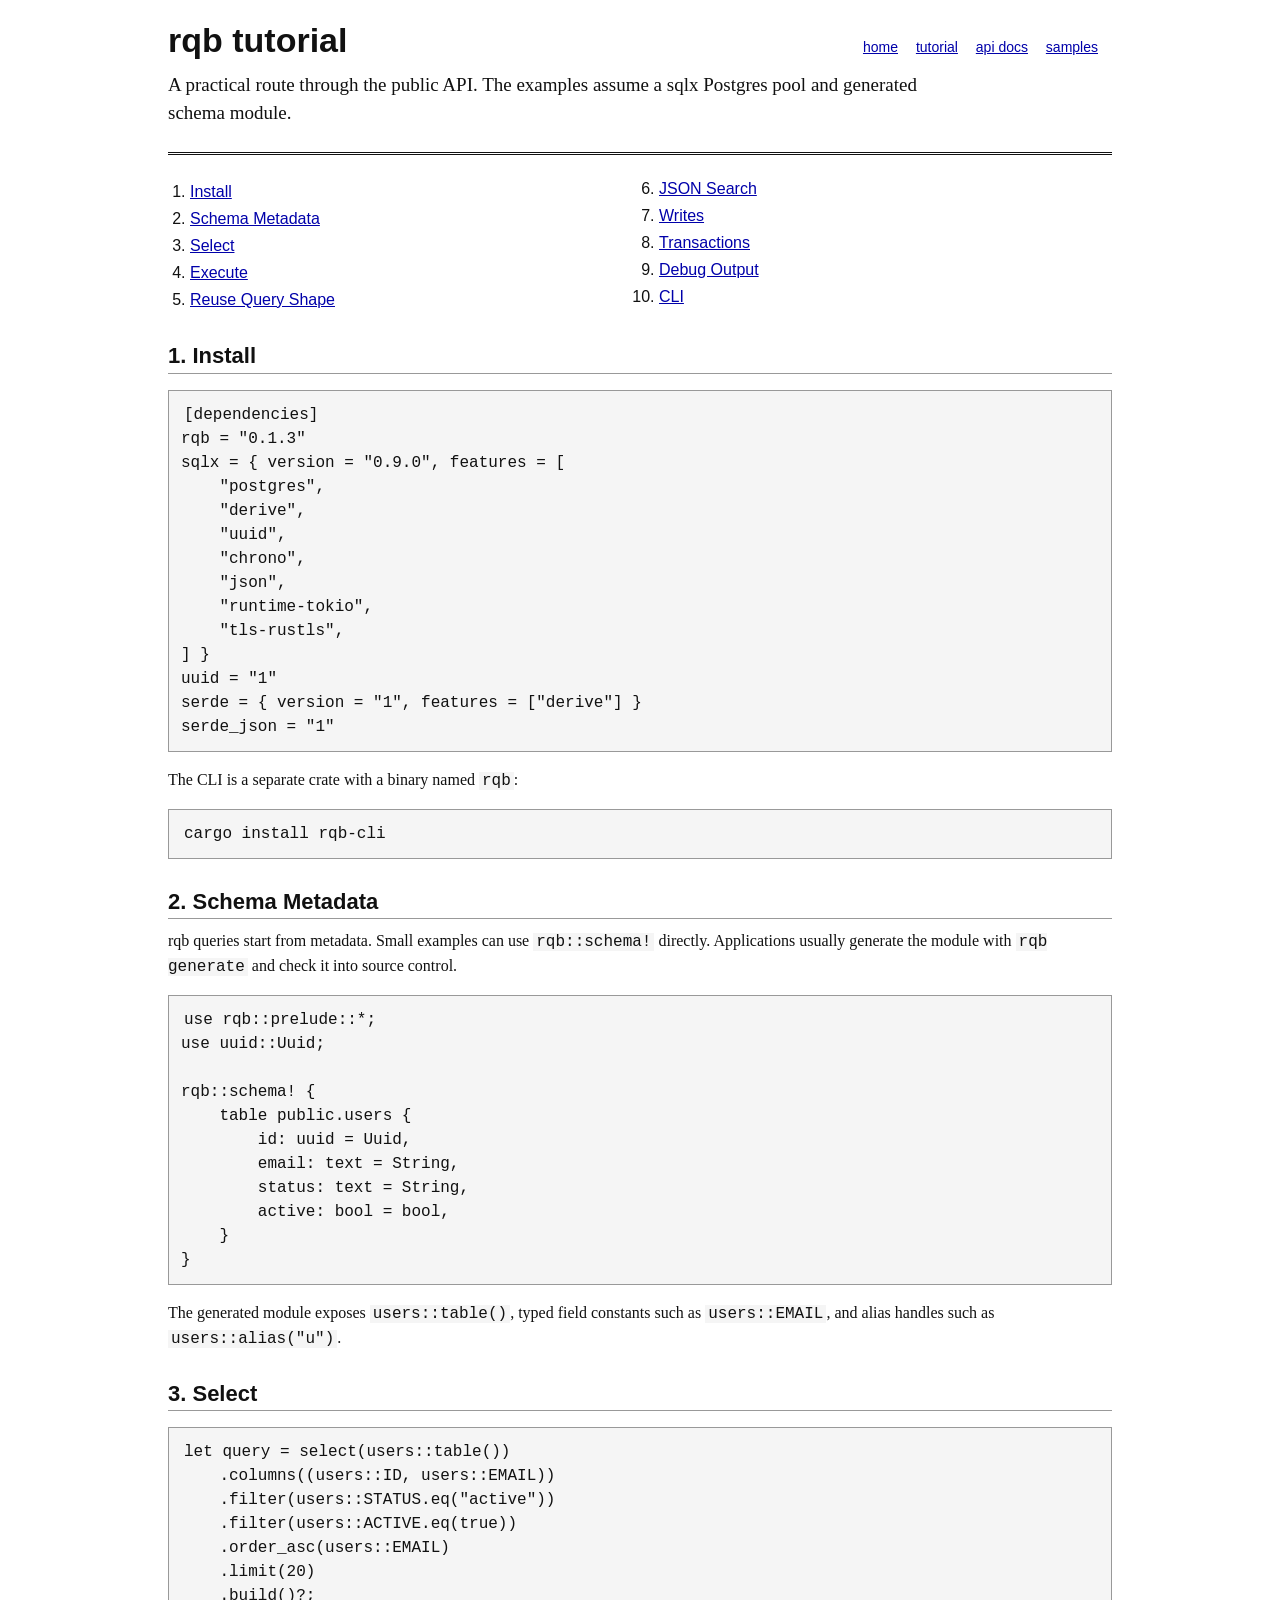
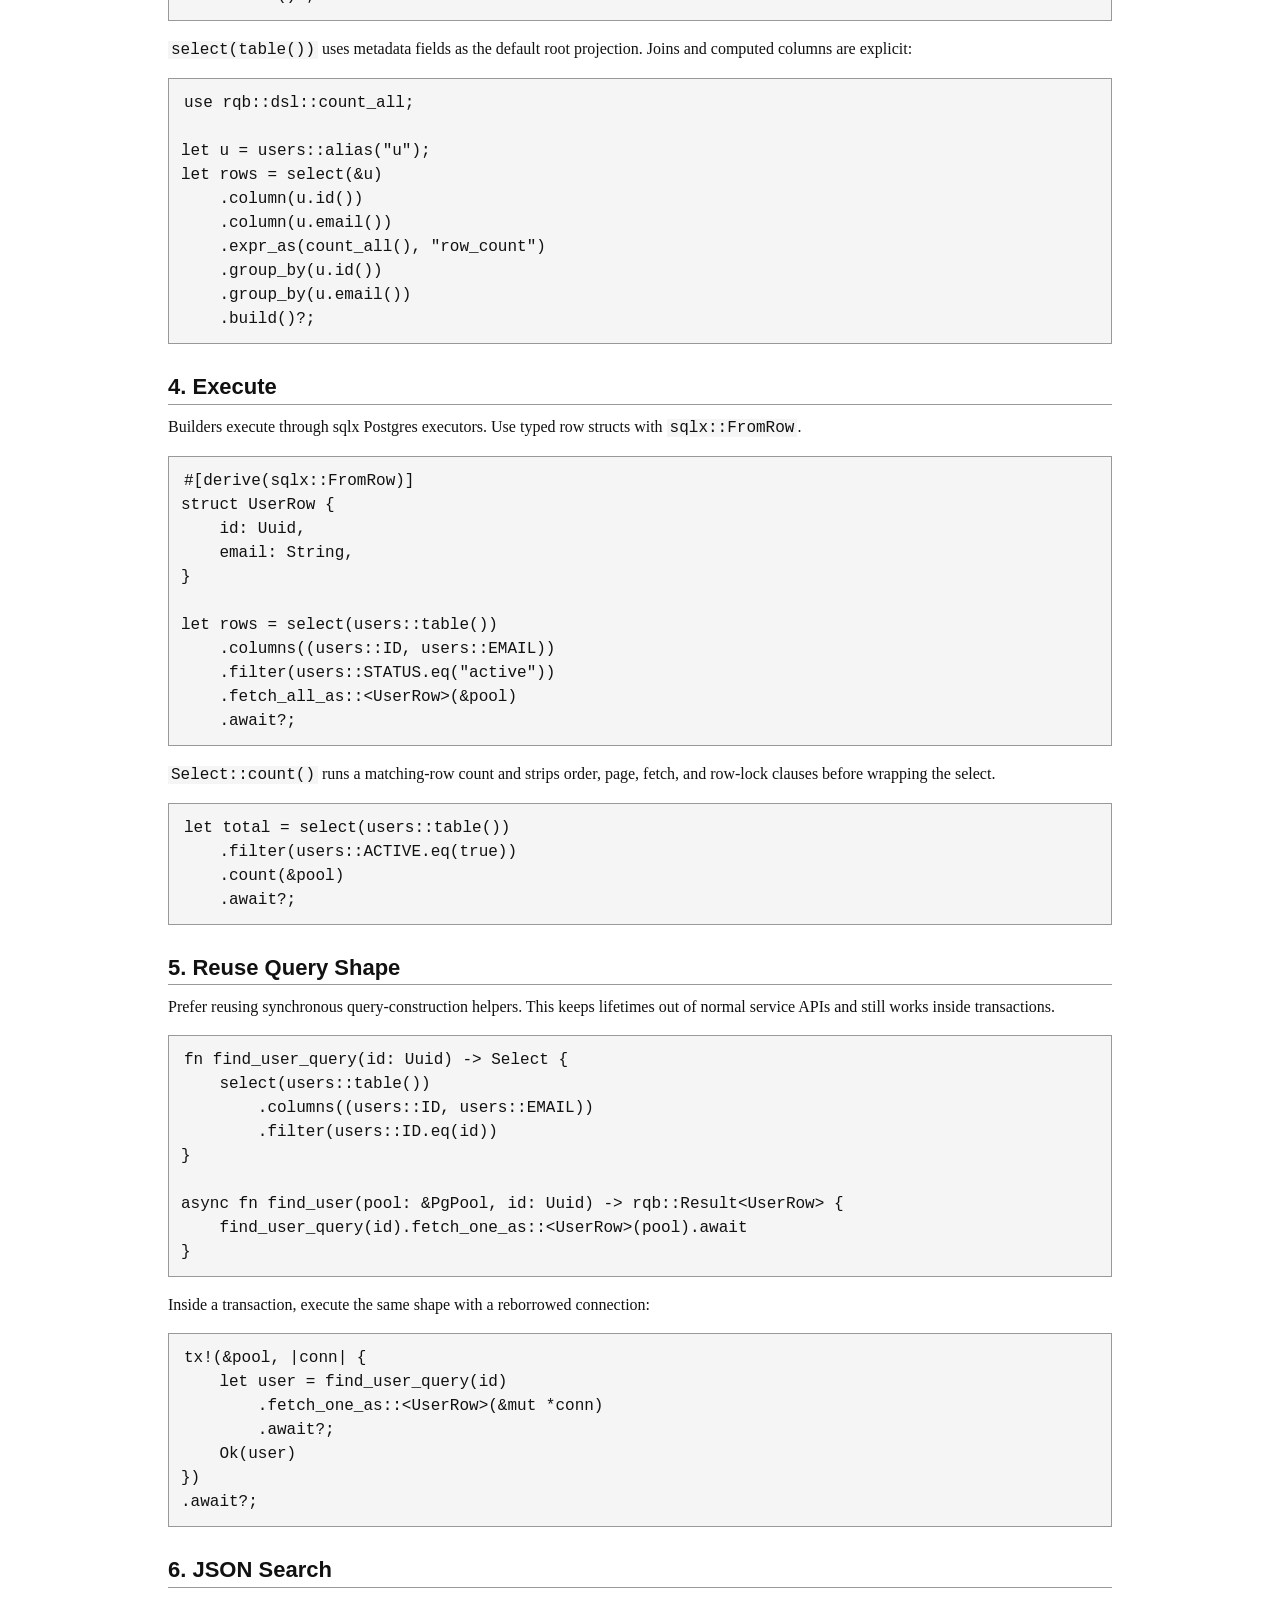
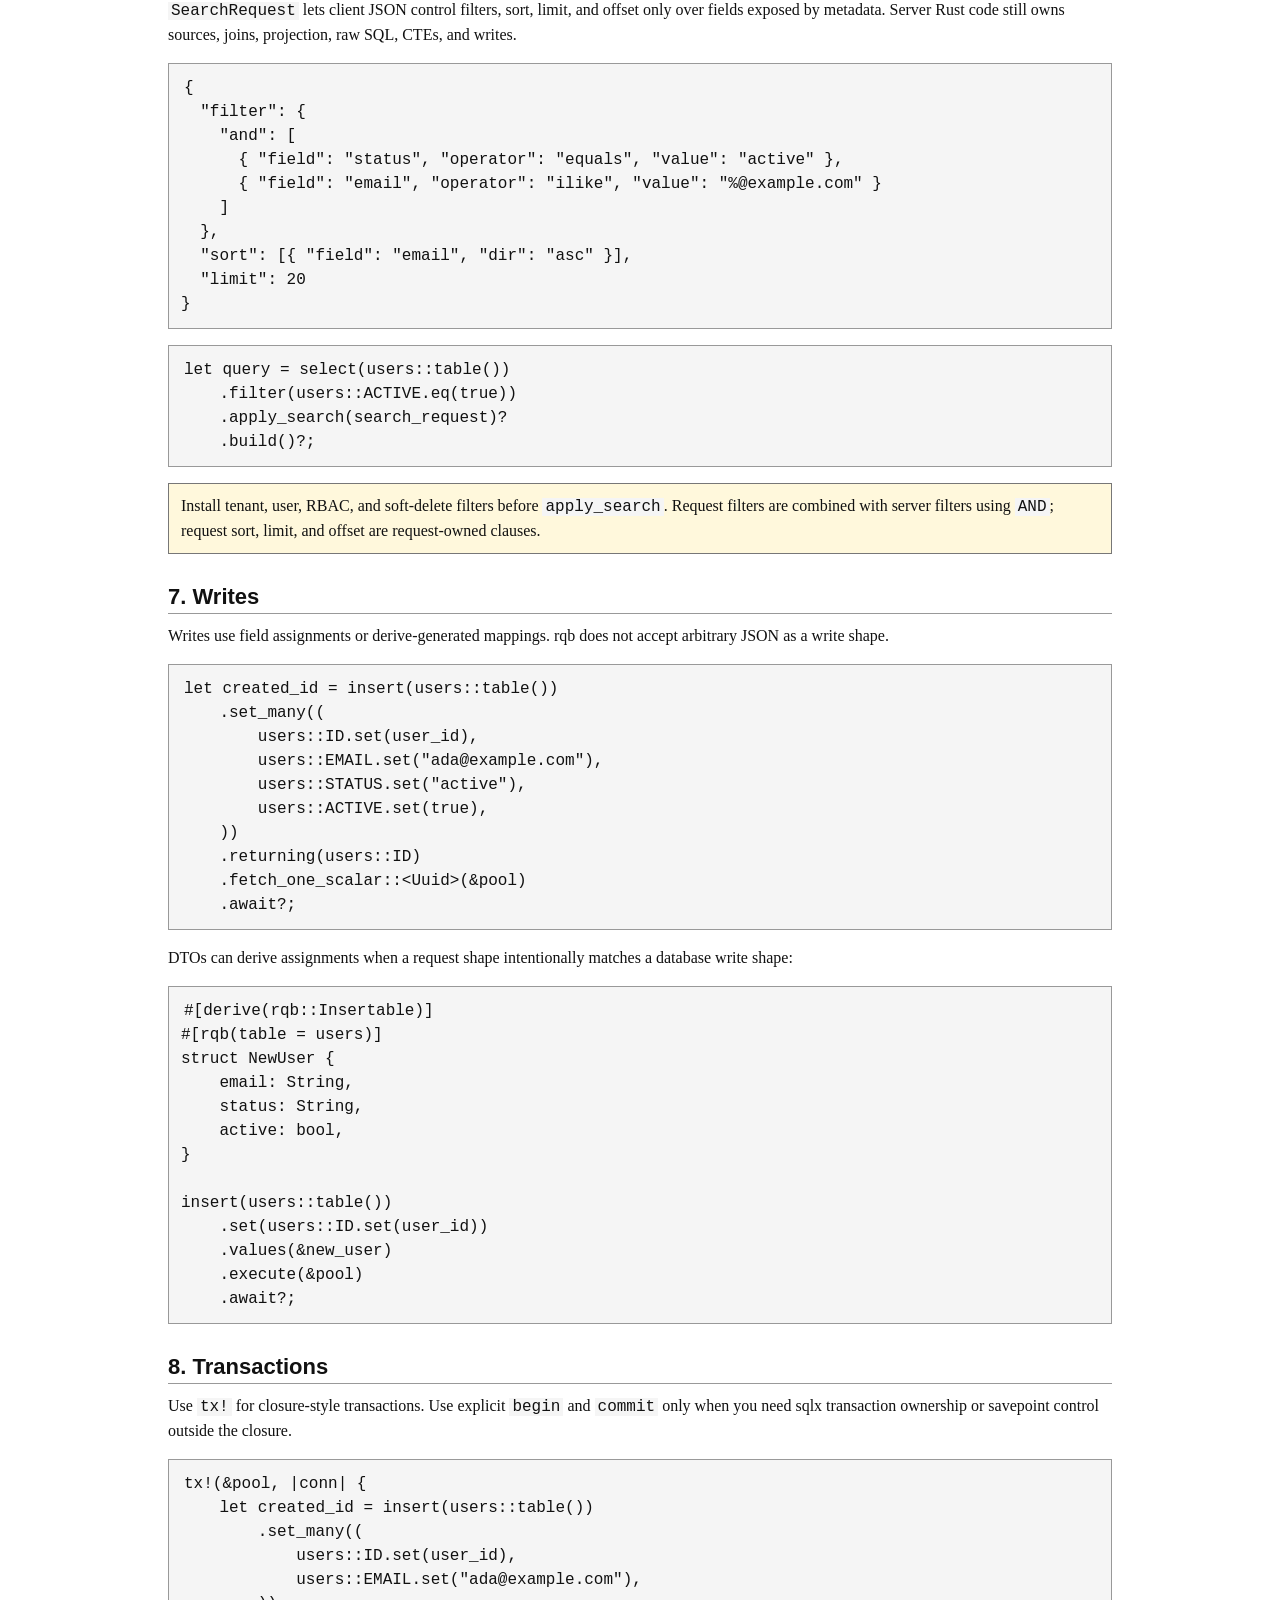
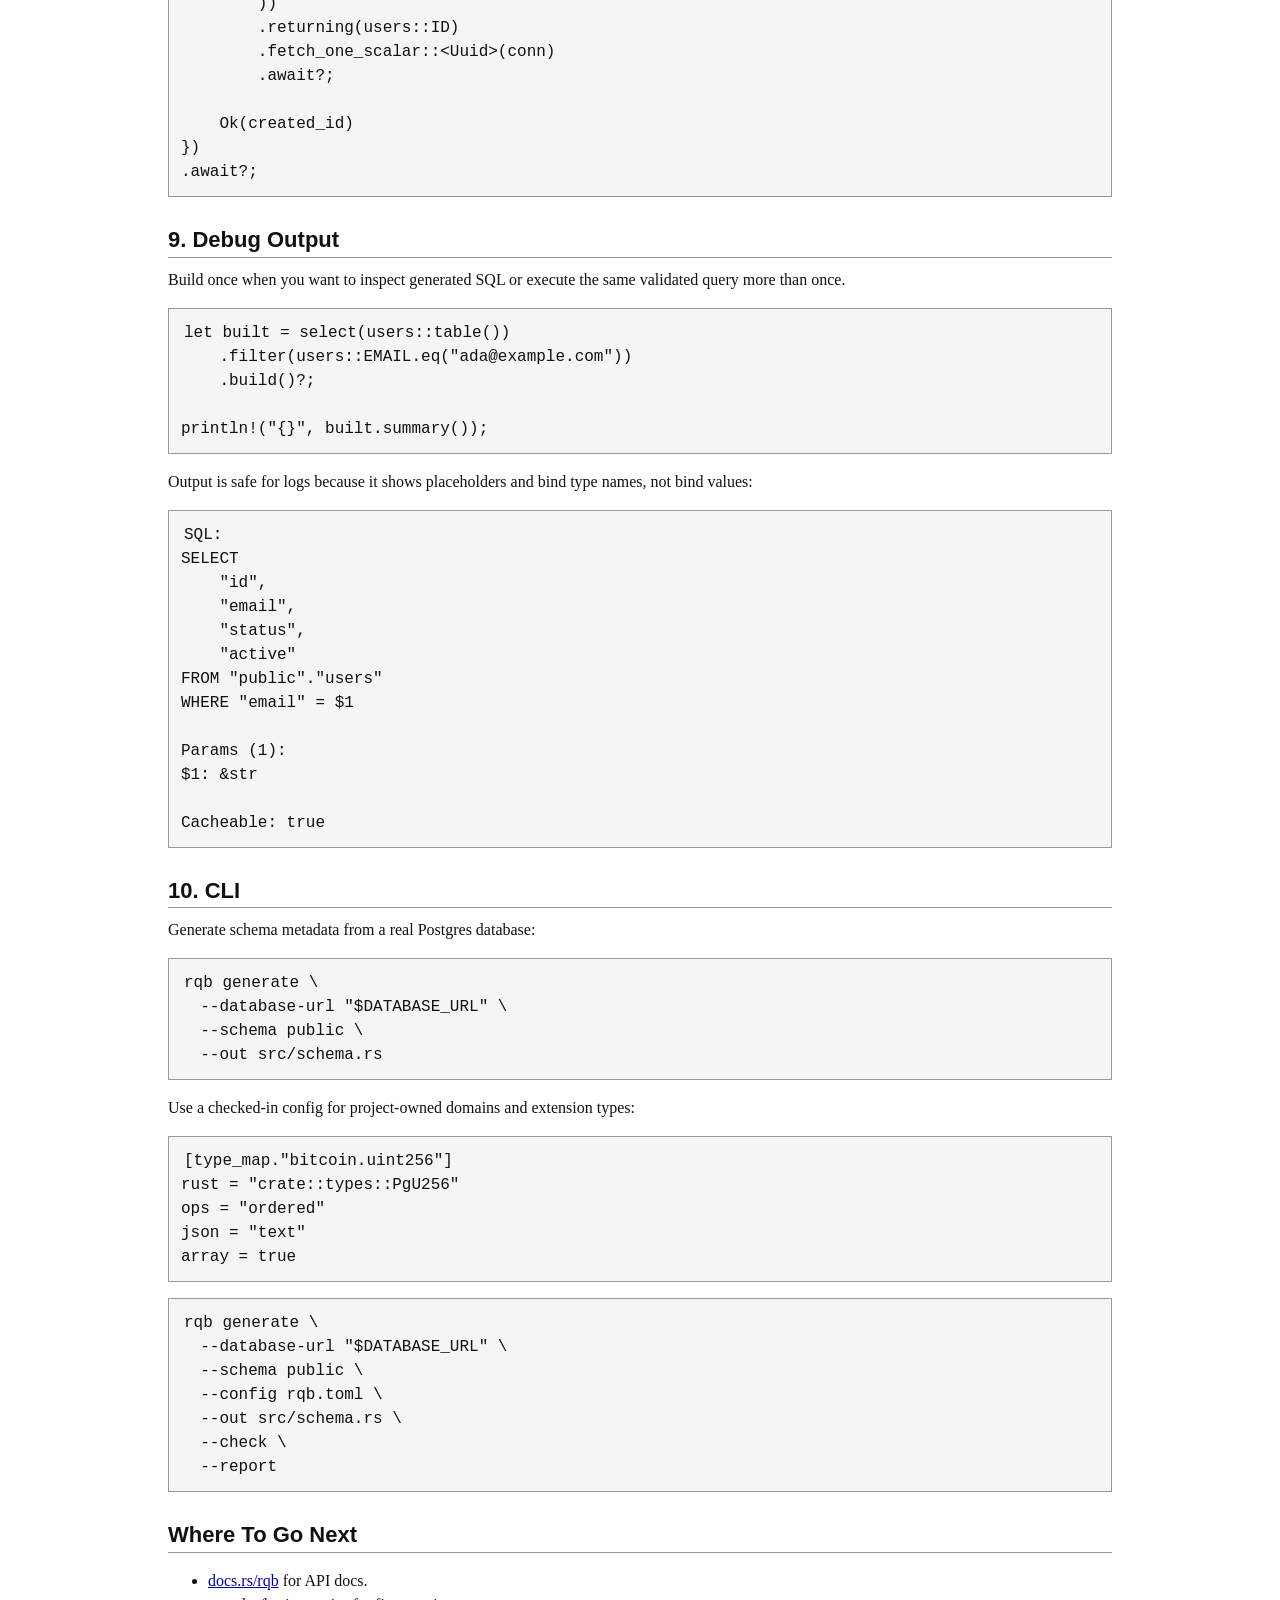
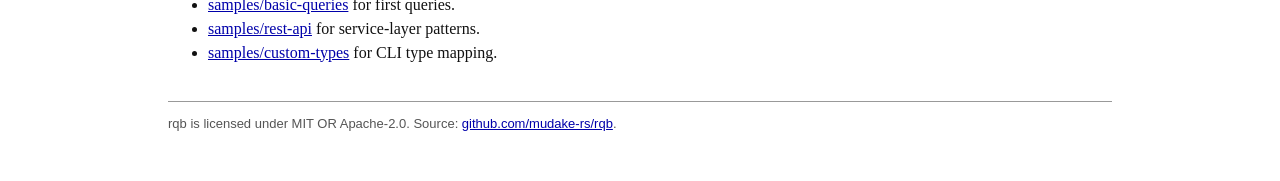
==== docs/tutorial.html @ 6628f552 "chore: release rqb 0.1.3" ====
<!doctype html>
<html lang="en">
<head>
  <meta charset="utf-8">
  <meta name="viewport" content="width=device-width, initial-scale=1">
  <title>rqb tutorial</title>
  <meta name="description" content="A direct tutorial for rqb, a Rust/Postgres query builder on top of sqlx.">
  <link rel="icon" href="favicon.svg" type="image/svg+xml">
  <link rel="stylesheet" href="style.css">
</head>
<body>
  <div class="page">
    <header>
      <div class="topline">
        <h1>rqb tutorial</h1>
        <nav>
          <a href="index.html">home</a>
          <a href="tutorial.html">tutorial</a>
          <a href="https://docs.rs/rqb">api docs</a>
          <a href="https://github.com/mudake-rs/rqb/tree/main/samples">samples</a>
        </nav>
      </div>
      <p class="lede">A practical route through the public API. The examples assume a sqlx Postgres pool and generated schema module.</p>
    </header>

    <ol class="toc">
      <li><a href="#install">Install</a></li>
      <li><a href="#schema">Schema Metadata</a></li>
      <li><a href="#select">Select</a></li>
      <li><a href="#execute">Execute</a></li>
      <li><a href="#reuse">Reuse Query Shape</a></li>
      <li><a href="#search">JSON Search</a></li>
      <li><a href="#writes">Writes</a></li>
      <li><a href="#transactions">Transactions</a></li>
      <li><a href="#debug">Debug Output</a></li>
      <li><a href="#cli">CLI</a></li>
    </ol>

    <h2 id="install">1. Install</h2>
    <pre><code>[dependencies]
rqb = "0.1.3"
sqlx = { version = "0.9.0", features = [
    "postgres",
    "derive",
    "uuid",
    "chrono",
    "json",
    "runtime-tokio",
    "tls-rustls",
] }
uuid = "1"
serde = { version = "1", features = ["derive"] }
serde_json = "1"</code></pre>

    <p>The CLI is a separate crate with a binary named <code>rqb</code>:</p>
    <pre><code>cargo install rqb-cli</code></pre>

    <h2 id="schema">2. Schema Metadata</h2>
    <p>rqb queries start from metadata. Small examples can use <code>rqb::schema!</code> directly. Applications usually generate the module with <code>rqb generate</code> and check it into source control.</p>

    <pre><code>use rqb::prelude::*;
use uuid::Uuid;

rqb::schema! {
    table public.users {
        id: uuid = Uuid,
        email: text = String,
        status: text = String,
        active: bool = bool,
    }
}</code></pre>

    <p>The generated module exposes <code>users::table()</code>, typed field constants such as <code>users::EMAIL</code>, and alias handles such as <code>users::alias("u")</code>.</p>

    <h2 id="select">3. Select</h2>
    <pre><code>let query = select(users::table())
    .columns((users::ID, users::EMAIL))
    .filter(users::STATUS.eq("active"))
    .filter(users::ACTIVE.eq(true))
    .order_asc(users::EMAIL)
    .limit(20)
    .build()?;</code></pre>

    <p><code>select(table())</code> uses metadata fields as the default root projection. Joins and computed columns are explicit:</p>

    <pre><code>use rqb::dsl::count_all;

let u = users::alias("u");
let rows = select(&u)
    .column(u.id())
    .column(u.email())
    .expr_as(count_all(), "row_count")
    .group_by(u.id())
    .group_by(u.email())
    .build()?;</code></pre>

    <h2 id="execute">4. Execute</h2>
    <p>Builders execute through sqlx Postgres executors. Use typed row structs with <code>sqlx::FromRow</code>.</p>

    <pre><code>#[derive(sqlx::FromRow)]
struct UserRow {
    id: Uuid,
    email: String,
}

let rows = select(users::table())
    .columns((users::ID, users::EMAIL))
    .filter(users::STATUS.eq("active"))
    .fetch_all_as::&lt;UserRow&gt;(&pool)
    .await?;</code></pre>

    <p><code>Select::count()</code> runs a matching-row count and strips order, page, fetch, and row-lock clauses before wrapping the select.</p>

    <pre><code>let total = select(users::table())
    .filter(users::ACTIVE.eq(true))
    .count(&pool)
    .await?;</code></pre>

    <h2 id="reuse">5. Reuse Query Shape</h2>
    <p>Prefer reusing synchronous query-construction helpers. This keeps lifetimes out of normal service APIs and still works inside transactions.</p>

    <pre><code>fn find_user_query(id: Uuid) -&gt; Select {
    select(users::table())
        .columns((users::ID, users::EMAIL))
        .filter(users::ID.eq(id))
}

async fn find_user(pool: &PgPool, id: Uuid) -&gt; rqb::Result&lt;UserRow&gt; {
    find_user_query(id).fetch_one_as::&lt;UserRow&gt;(pool).await
}</code></pre>

    <p>Inside a transaction, execute the same shape with a reborrowed connection:</p>

    <pre><code>tx!(&pool, |conn| {
    let user = find_user_query(id)
        .fetch_one_as::&lt;UserRow&gt;(&mut *conn)
        .await?;
    Ok(user)
})
.await?;</code></pre>

    <h2 id="search">6. JSON Search</h2>
    <p><code>SearchRequest</code> lets client JSON control filters, sort, limit, and offset only over fields exposed by metadata. Server Rust code still owns sources, joins, projection, raw SQL, CTEs, and writes.</p>

    <pre><code>{
  "filter": {
    "and": [
      { "field": "status", "operator": "equals", "value": "active" },
      { "field": "email", "operator": "ilike", "value": "%@example.com" }
    ]
  },
  "sort": [{ "field": "email", "dir": "asc" }],
  "limit": 20
}</code></pre>

    <pre><code>let query = select(users::table())
    .filter(users::ACTIVE.eq(true))
    .apply_search(search_request)?
    .build()?;</code></pre>

    <div class="warning">
      Install tenant, user, RBAC, and soft-delete filters before <code>apply_search</code>. Request filters are combined with server filters using <code>AND</code>; request sort, limit, and offset are request-owned clauses.
    </div>

    <h2 id="writes">7. Writes</h2>
    <p>Writes use field assignments or derive-generated mappings. rqb does not accept arbitrary JSON as a write shape.</p>

    <pre><code>let created_id = insert(users::table())
    .set_many((
        users::ID.set(user_id),
        users::EMAIL.set("ada@example.com"),
        users::STATUS.set("active"),
        users::ACTIVE.set(true),
    ))
    .returning(users::ID)
    .fetch_one_scalar::&lt;Uuid&gt;(&pool)
    .await?;</code></pre>

    <p>DTOs can derive assignments when a request shape intentionally matches a database write shape:</p>

    <pre><code>#[derive(rqb::Insertable)]
#[rqb(table = users)]
struct NewUser {
    email: String,
    status: String,
    active: bool,
}

insert(users::table())
    .set(users::ID.set(user_id))
    .values(&new_user)
    .execute(&pool)
    .await?;</code></pre>

    <h2 id="transactions">8. Transactions</h2>
    <p>Use <code>tx!</code> for closure-style transactions. Use explicit <code>begin</code> and <code>commit</code> only when you need sqlx transaction ownership or savepoint control outside the closure.</p>

    <pre><code>tx!(&pool, |conn| {
    let created_id = insert(users::table())
        .set_many((
            users::ID.set(user_id),
            users::EMAIL.set("ada@example.com"),
        ))
        .returning(users::ID)
        .fetch_one_scalar::&lt;Uuid&gt;(conn)
        .await?;

    Ok(created_id)
})
.await?;</code></pre>

    <h2 id="debug">9. Debug Output</h2>
    <p>Build once when you want to inspect generated SQL or execute the same validated query more than once.</p>

    <pre><code>let built = select(users::table())
    .filter(users::EMAIL.eq("ada@example.com"))
    .build()?;

println!("{}", built.summary());</code></pre>

    <p>Output is safe for logs because it shows placeholders and bind type names, not bind values:</p>

    <pre><code>SQL:
SELECT
    "id",
    "email",
    "status",
    "active"
FROM "public"."users"
WHERE "email" = $1

Params (1):
$1: &amp;str

Cacheable: true</code></pre>

    <h2 id="cli">10. CLI</h2>
    <p>Generate schema metadata from a real Postgres database:</p>

    <pre><code>rqb generate \
  --database-url "$DATABASE_URL" \
  --schema public \
  --out src/schema.rs</code></pre>

    <p>Use a checked-in config for project-owned domains and extension types:</p>

    <pre><code>[type_map."bitcoin.uint256"]
rust = "crate::types::PgU256"
ops = "ordered"
json = "text"
array = true</code></pre>

    <pre><code>rqb generate \
  --database-url "$DATABASE_URL" \
  --schema public \
  --config rqb.toml \
  --out src/schema.rs \
  --check \
  --report</code></pre>

    <h2>Where To Go Next</h2>
    <ul>
      <li><a href="https://docs.rs/rqb">docs.rs/rqb</a> for API docs.</li>
      <li><a href="https://github.com/mudake-rs/rqb/tree/main/samples/basic-queries">samples/basic-queries</a> for first queries.</li>
      <li><a href="https://github.com/mudake-rs/rqb/tree/main/samples/rest-api">samples/rest-api</a> for service-layer patterns.</li>
      <li><a href="https://github.com/mudake-rs/rqb/tree/main/samples/custom-types">samples/custom-types</a> for CLI type mapping.</li>
    </ul>

    <footer>
      rqb is licensed under MIT OR Apache-2.0. Source: <a href="https://github.com/mudake-rs/rqb">github.com/mudake-rs/rqb</a>.
    </footer>
  </div>
</body>
</html>
---- docs/style.css ----
html {
  background: #ffffff;
  color: #111111;
  font: 16px/1.5 Georgia, "Times New Roman", serif;
  scroll-behavior: smooth;
}

* {
  box-sizing: border-box;
}

body {
  margin: 0;
}

.page {
  max-width: 980px;
  margin: 0 auto;
  padding: 20px 18px 48px;
}

a {
  color: #0000aa;
}

a:visited {
  color: #551a8b;
}

a:hover {
  color: #aa0000;
}

header {
  border-bottom: 3px double #111111;
  margin-bottom: 22px;
  padding-bottom: 14px;
}

.topline {
  align-items: baseline;
  display: flex;
  flex-wrap: wrap;
  gap: 10px 18px;
  justify-content: space-between;
}

h1,
h2,
h3 {
  font-family: Arial, Helvetica, sans-serif;
  line-height: 1.2;
}

h1 {
  font-size: 34px;
  margin: 0;
}

h2 {
  border-bottom: 1px solid #999999;
  font-size: 22px;
  margin: 30px 0 10px;
  padding-bottom: 3px;
}

h2[id] {
  scroll-margin-top: 10px;
}

h2:target {
  background: #fff8dc;
}

h3 {
  font-size: 18px;
  margin: 22px 0 8px;
}

p {
  margin: 10px 0;
}

nav {
  font-family: Arial, Helvetica, sans-serif;
  font-size: 14px;
}

nav a {
  display: inline-block;
  margin-right: 14px;
  padding: 2px 0;
  white-space: nowrap;
}

a:focus-visible {
  outline: 2px solid #0000aa;
  outline-offset: 2px;
}

.lede {
  font-size: 19px;
  max-width: 760px;
}

.note,
.warning {
  border: 1px solid #777777;
  margin: 16px 0;
  padding: 10px 12px;
}

.warning {
  background: #fff8dc;
}

.toc {
  columns: 2;
  font-family: Arial, Helvetica, sans-serif;
  margin: 14px 0 20px;
  padding-left: 22px;
}

.toc li {
  break-inside: avoid;
  margin: 3px 0;
}

.badges {
  align-items: center;
  display: flex;
  flex-wrap: wrap;
  gap: 6px;
  margin: 12px 0;
}

.badges img {
  display: block;
  height: 20px;
}

.ascii {
  background: #f5f5f5;
  border: 1px solid #999999;
  overflow-x: auto;
  padding: 10px 12px;
}

code,
pre,
kbd {
  font-family: "Courier New", Courier, monospace;
  tab-size: 4;
}

code {
  background: #f5f5f5;
  padding: 0 3px;
}

pre {
  background: #f5f5f5;
  border: 1px solid #999999;
  overflow-x: auto;
  padding: 12px;
}

table {
  border-collapse: collapse;
  margin: 14px 0;
  width: 100%;
}

th,
td {
  border: 1px solid #999999;
  padding: 6px 8px;
  text-align: left;
  vertical-align: top;
}

th {
  background: #eeeeee;
  font-family: Arial, Helvetica, sans-serif;
}

.cols {
  display: grid;
  gap: 20px;
  grid-template-columns: minmax(0, 1fr) minmax(0, 1fr);
}

footer {
  border-top: 1px solid #999999;
  color: #555555;
  font-family: Arial, Helvetica, sans-serif;
  font-size: 13px;
  margin-top: 36px;
  padding-top: 12px;
}

@media (max-width: 720px) {
  .page {
    padding: 16px 12px 36px;
  }

  .cols {
    grid-template-columns: 1fr;
  }

  .toc {
    columns: 1;
  }
}
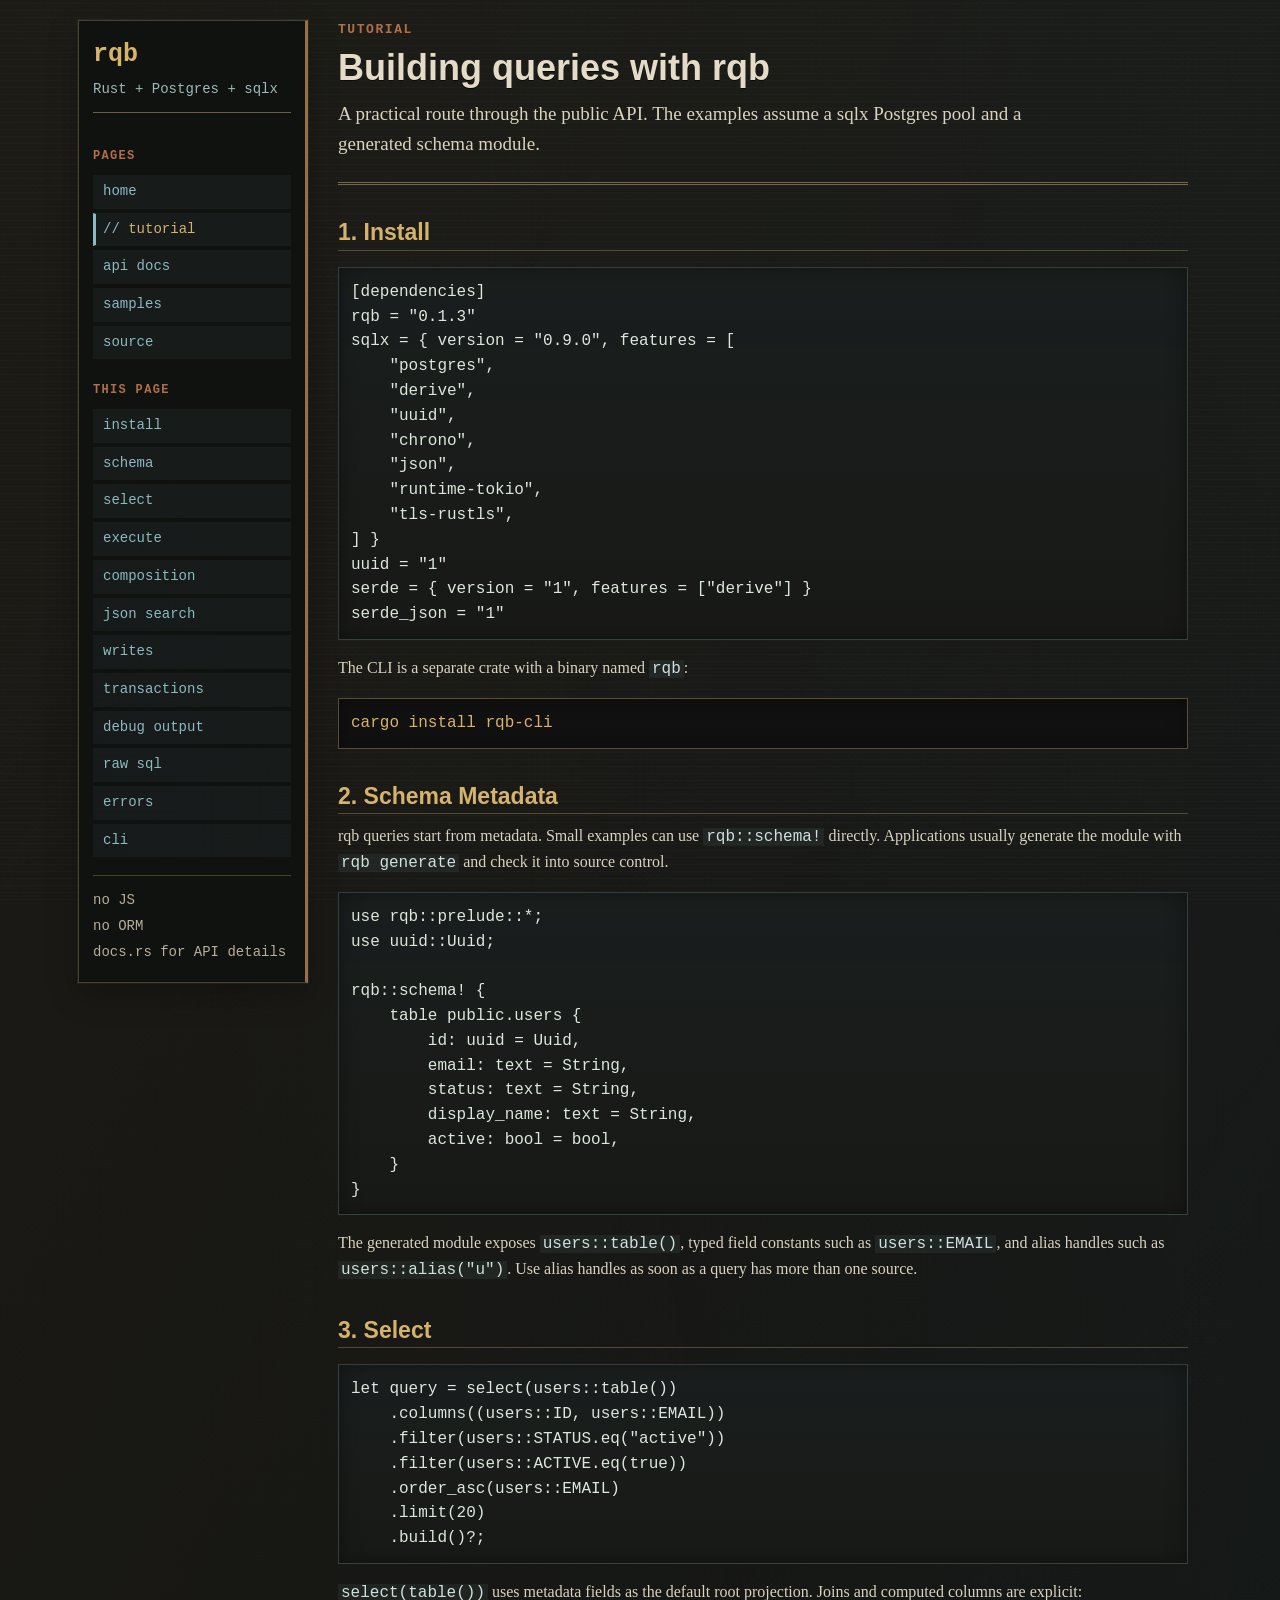
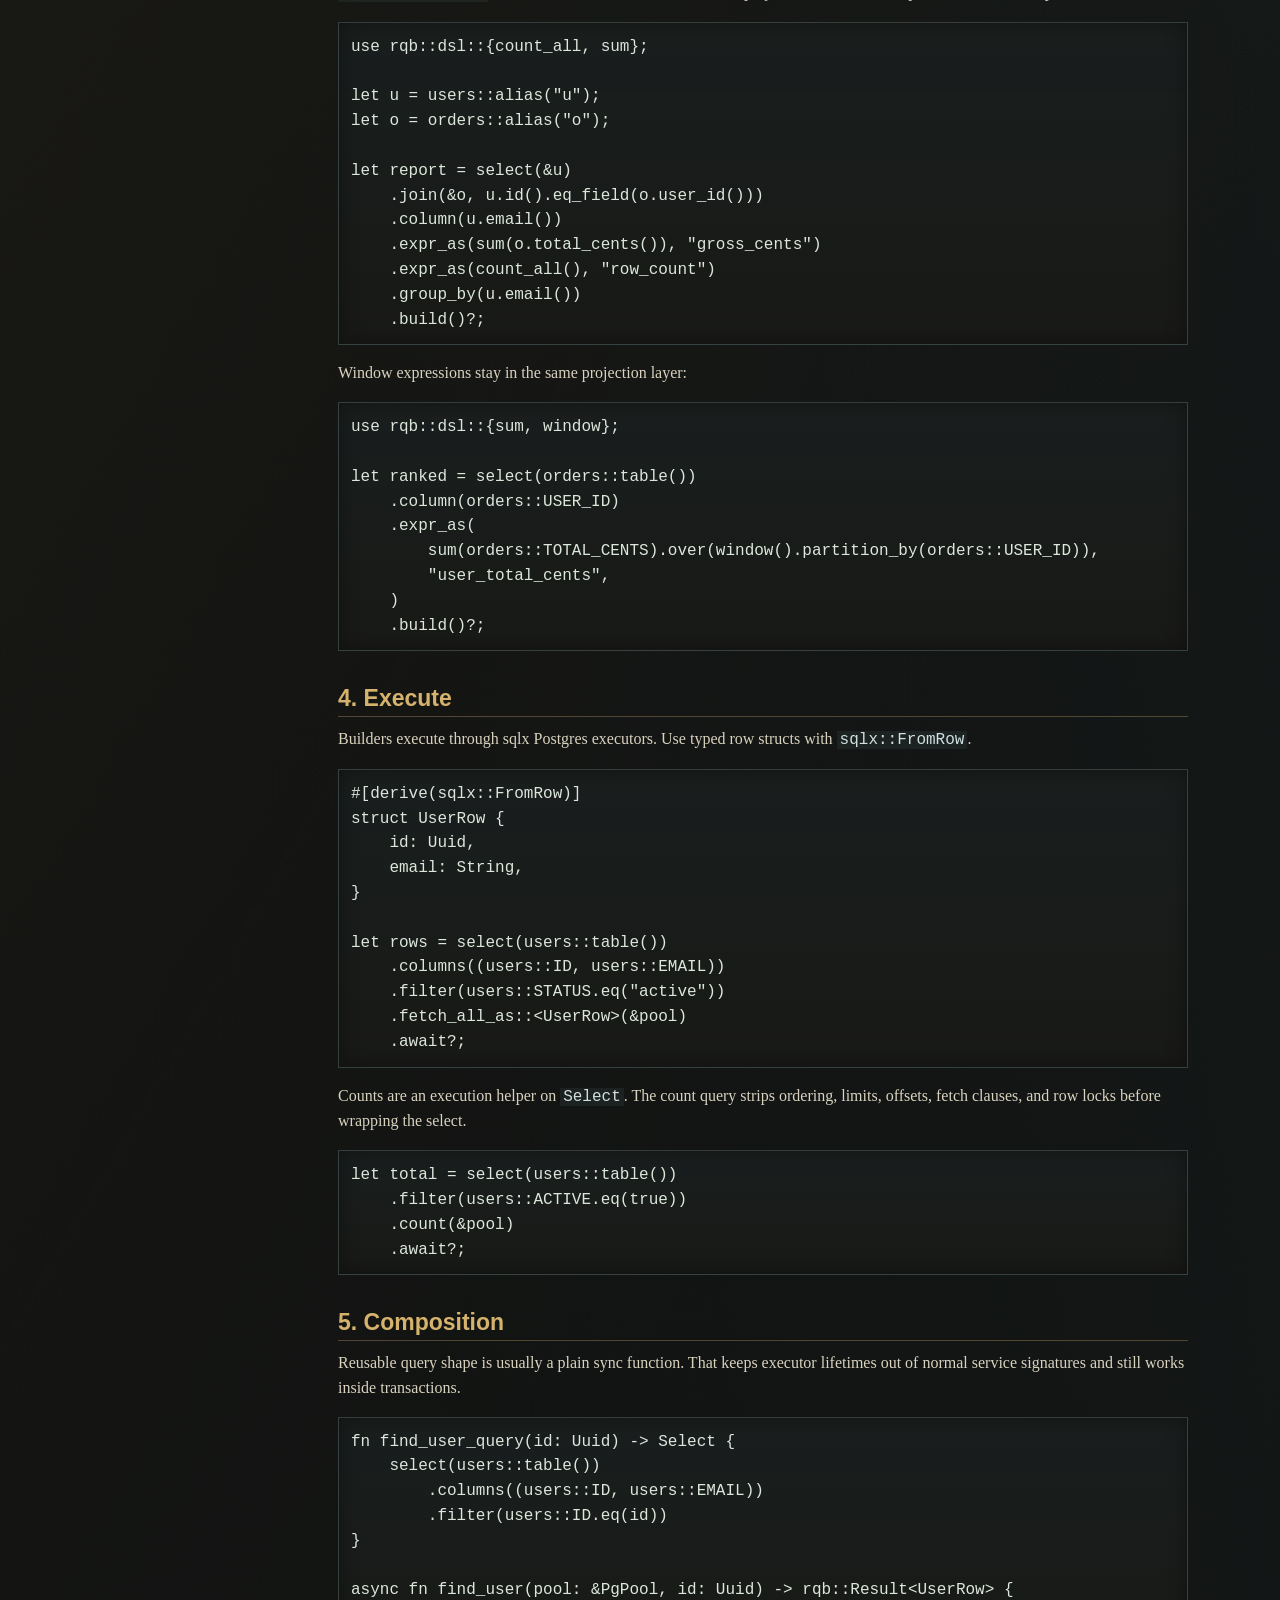
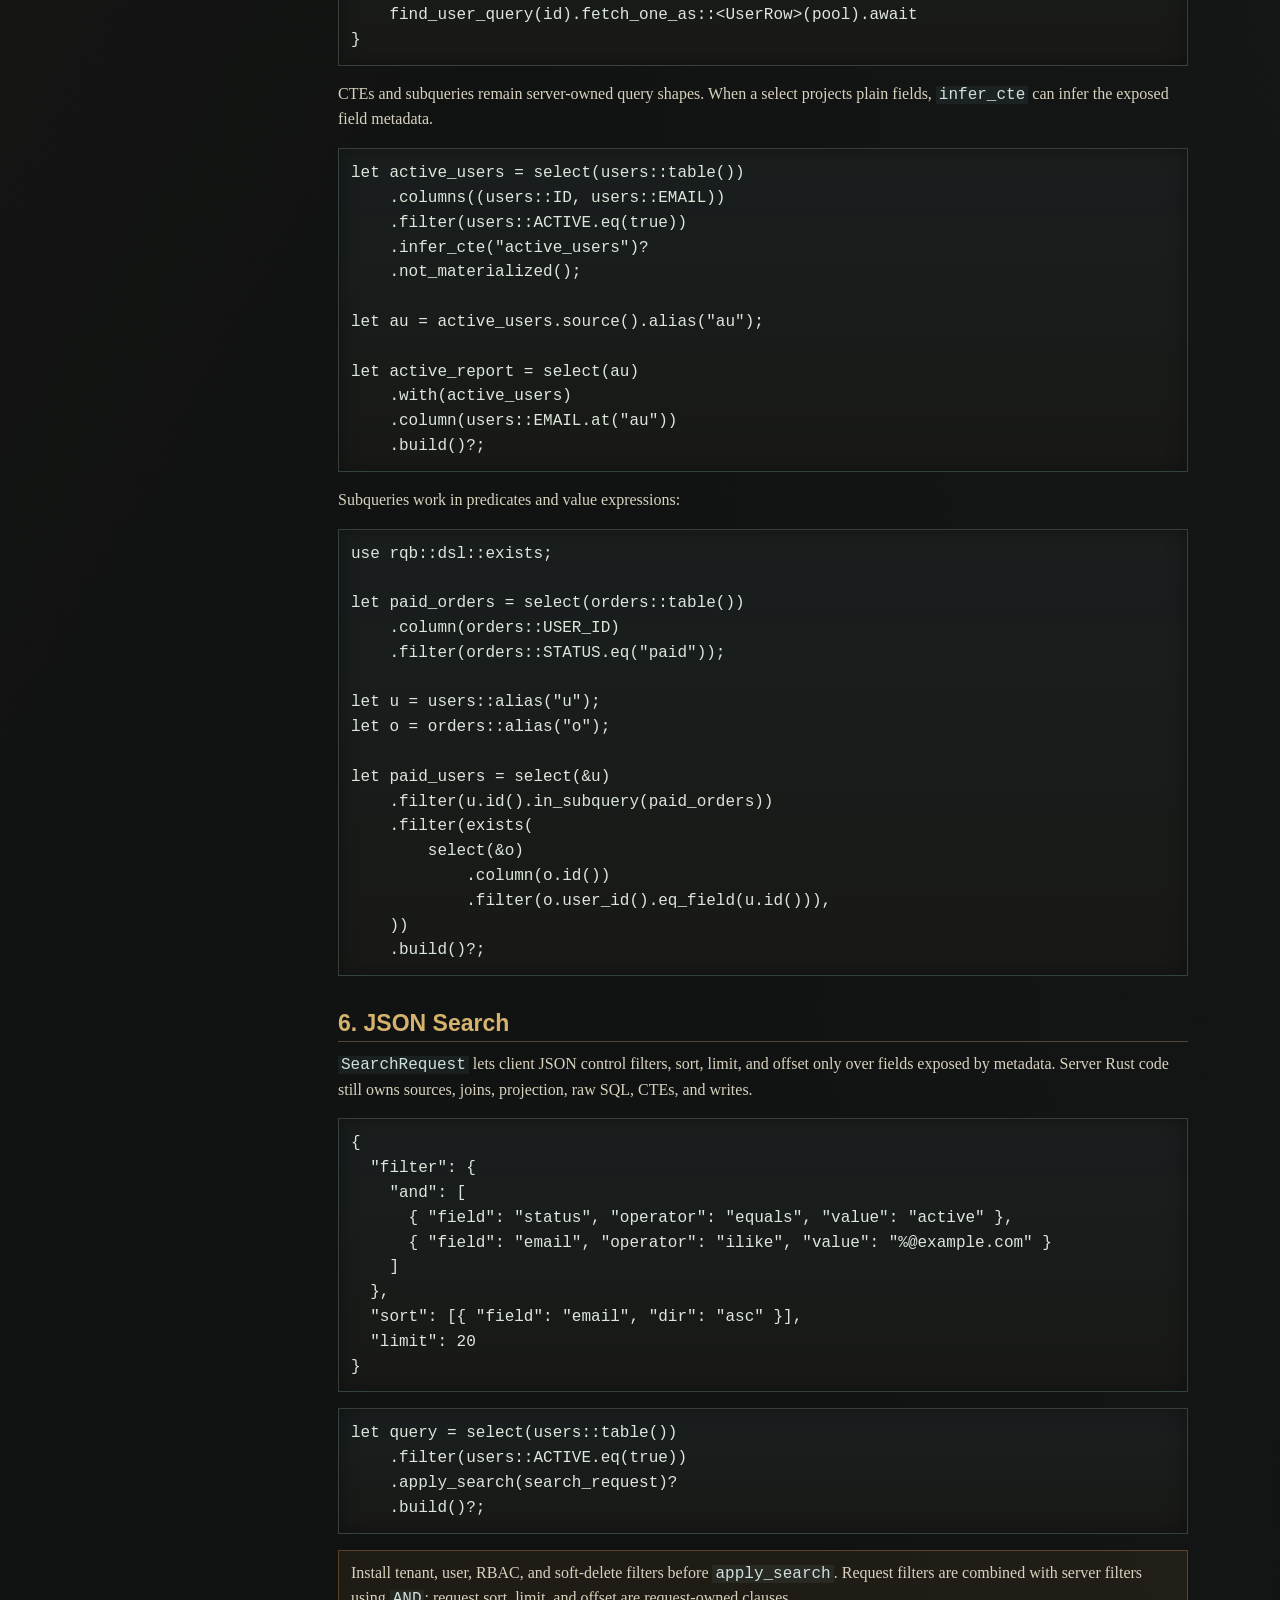
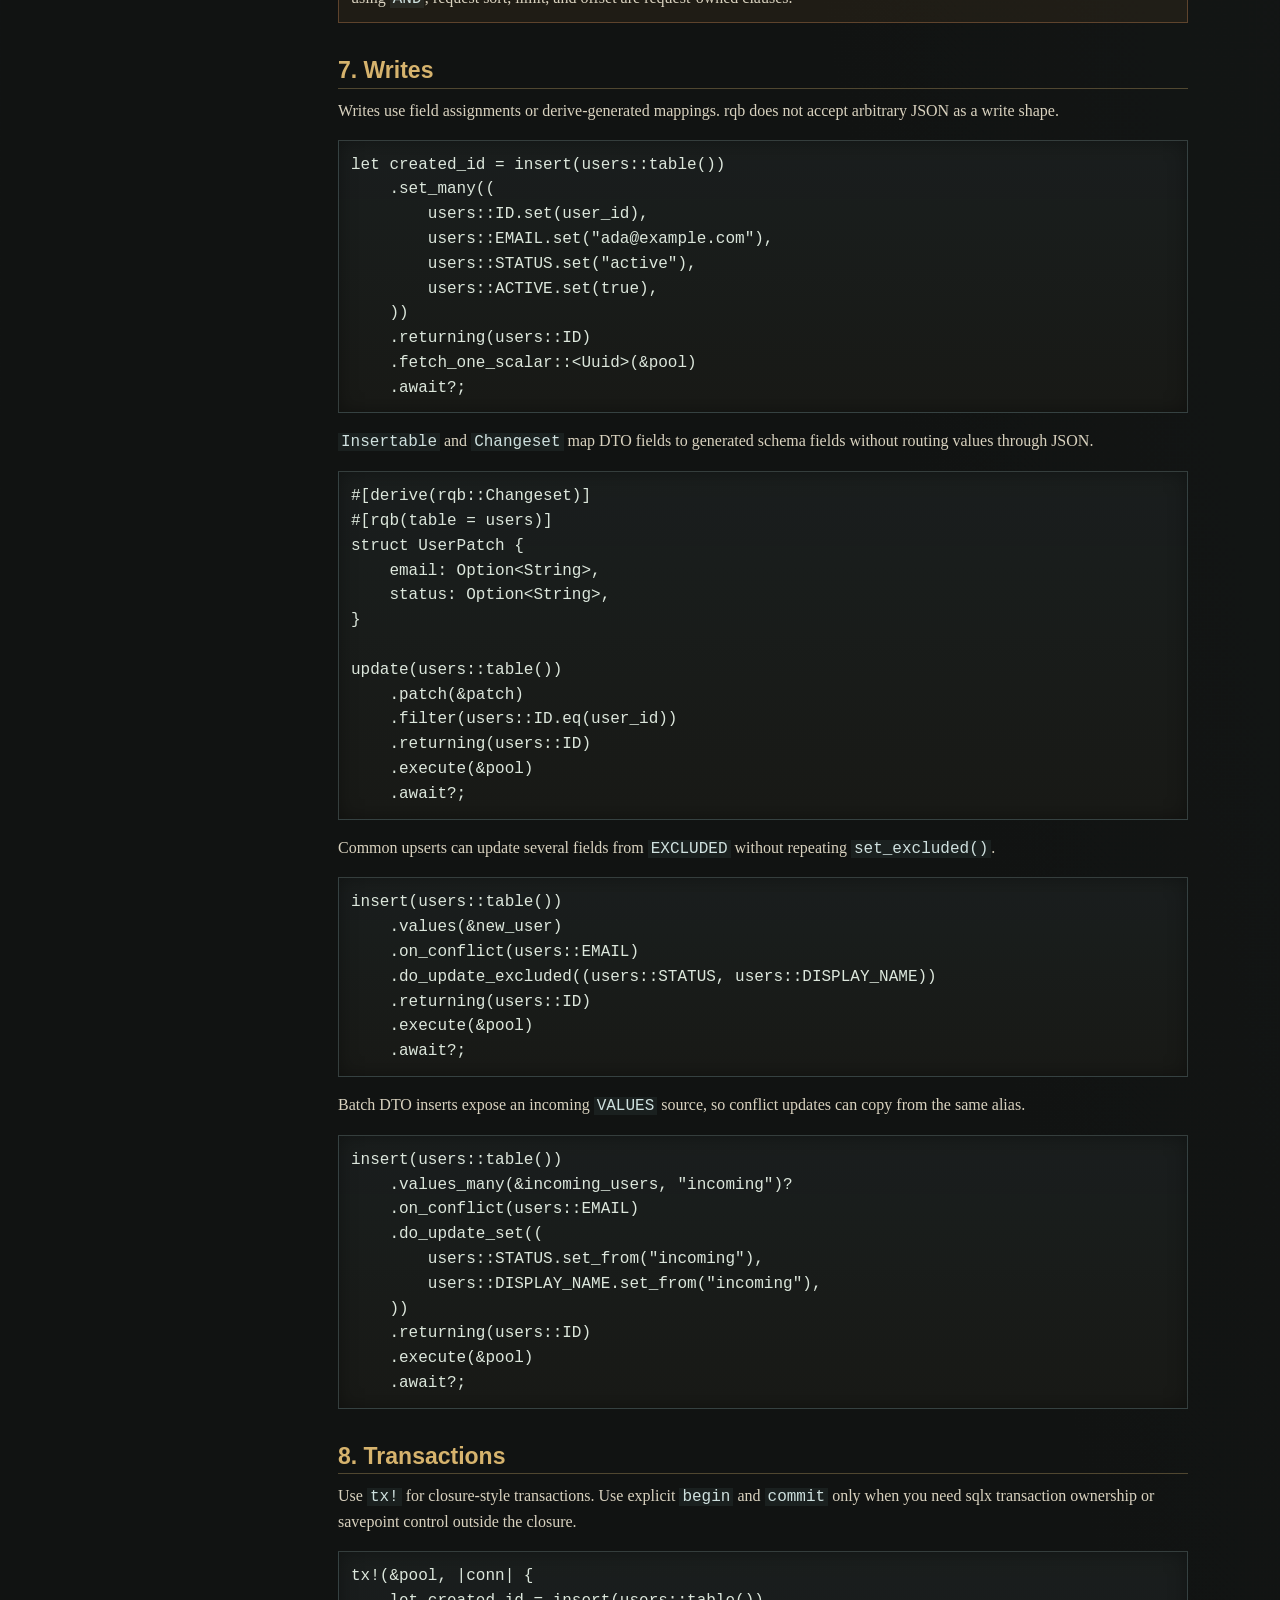
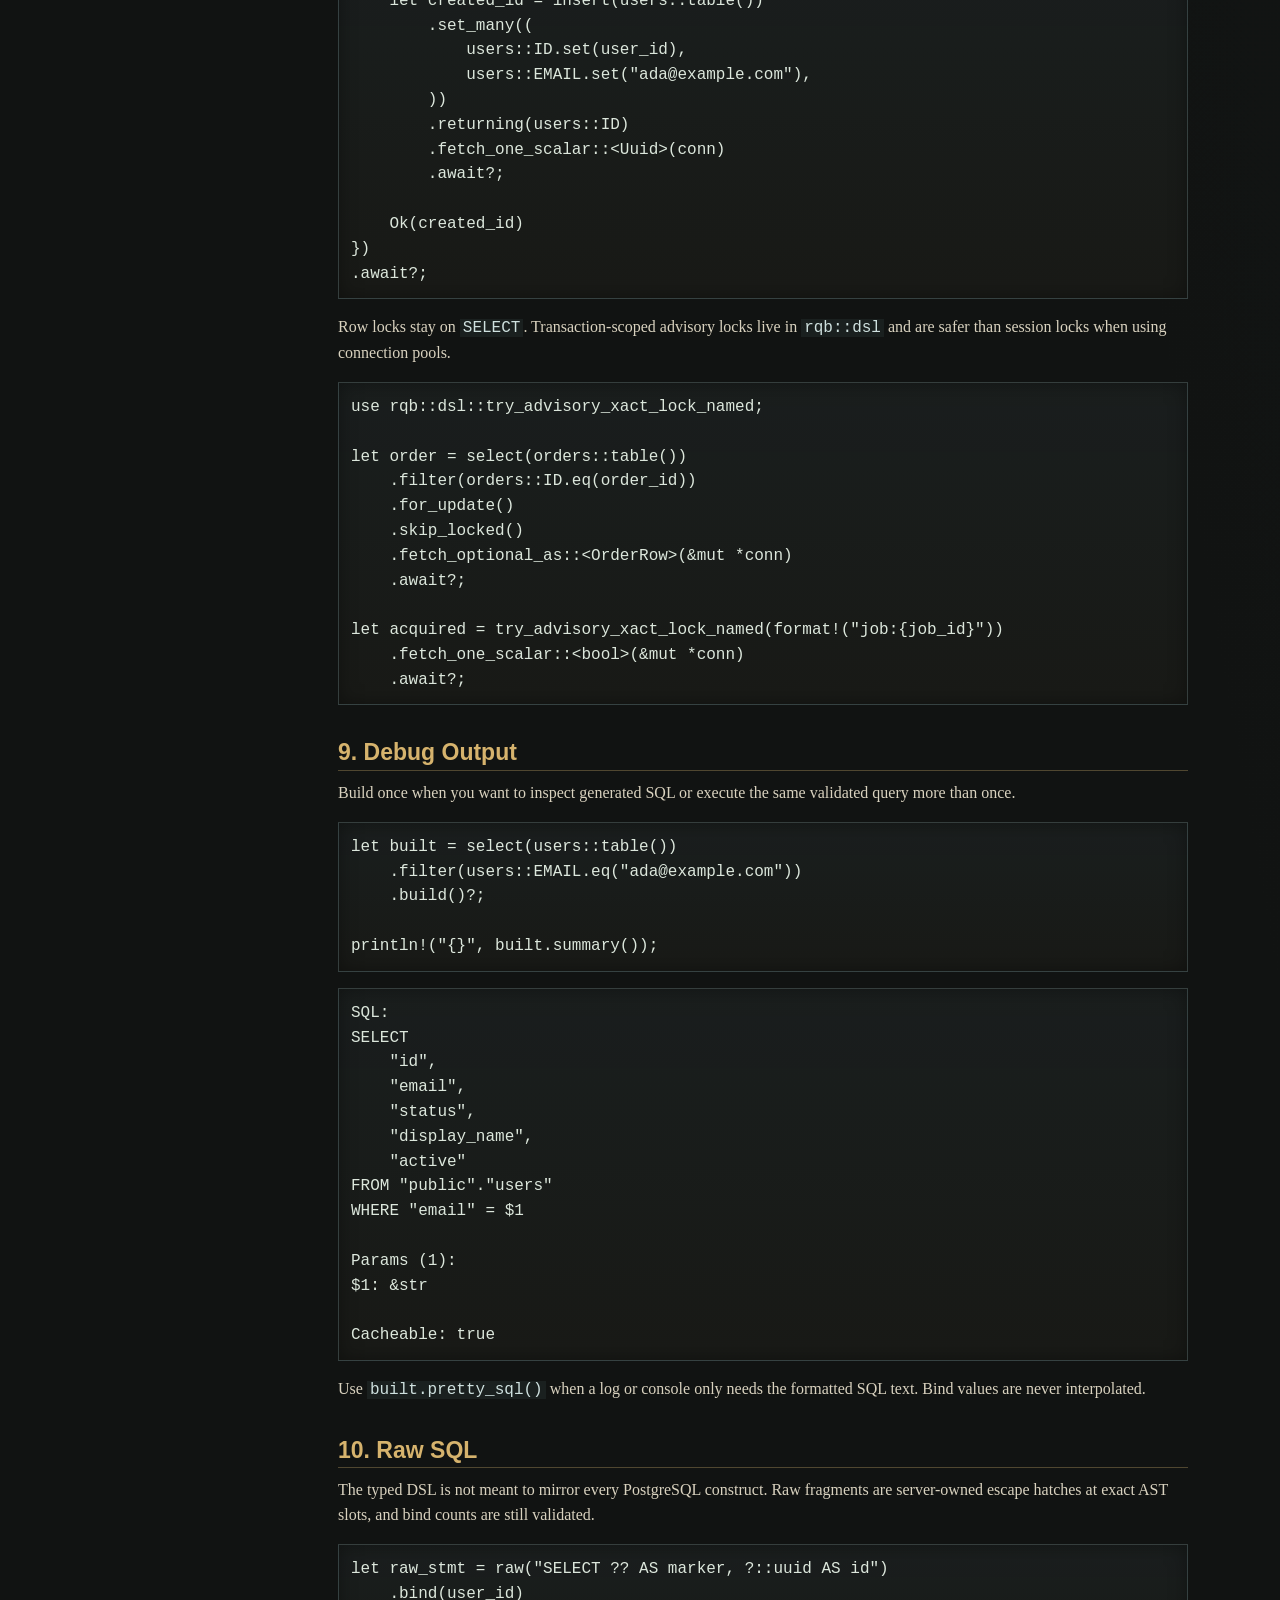
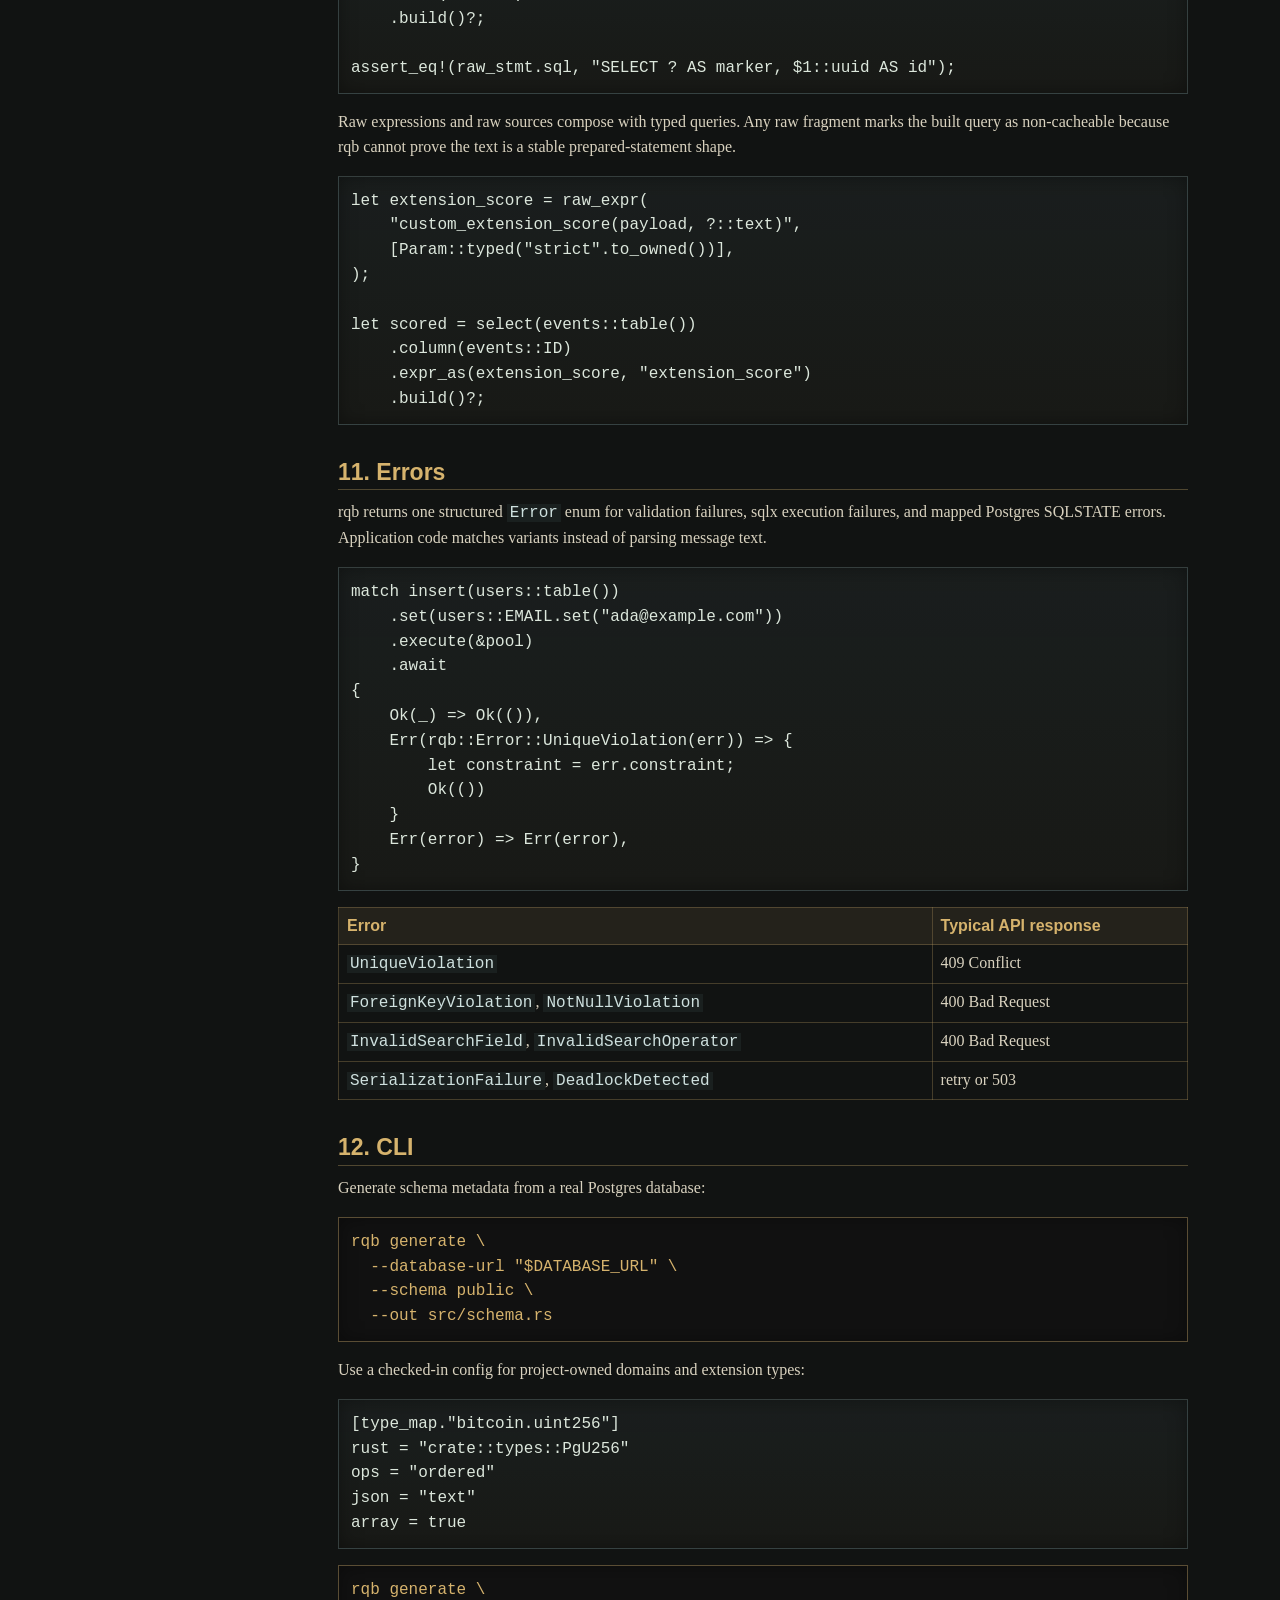
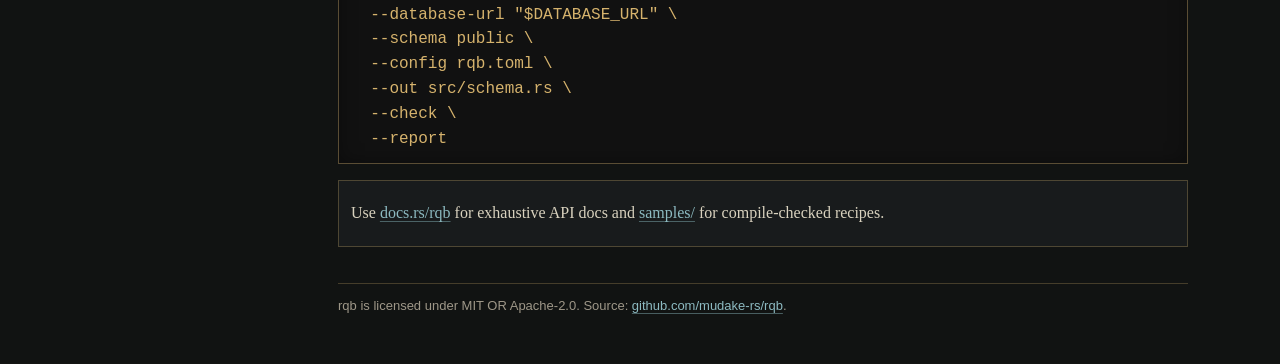
==== commit 9be31705: "docs: restore sidebar GitHub Pages design" ====
--- a/docs/tutorial.html
+++ b/docs/tutorial.html
@@ -9,35 +9,52 @@
   <link rel="stylesheet" href="style.css">
 </head>
 <body>
-  <div class="page">
-    <header>
-      <div class="topline">
-        <h1>rqb tutorial</h1>
-        <nav>
-          <a href="index.html">home</a>
-          <a href="tutorial.html">tutorial</a>
-          <a href="https://docs.rs/rqb">api docs</a>
-          <a href="https://github.com/mudake-rs/rqb/tree/main/samples">samples</a>
-        </nav>
+  <div class="shell">
+    <aside class="side">
+      <div class="brand">
+        <a href="index.html">rqb</a>
+        <span>Rust + Postgres + sqlx</span>
       </div>
-      <p class="lede">A practical route through the public API. The examples assume a sqlx Postgres pool and generated schema module.</p>
-    </header>
-
-    <ol class="toc">
-      <li><a href="#install">Install</a></li>
-      <li><a href="#schema">Schema Metadata</a></li>
-      <li><a href="#select">Select</a></li>
-      <li><a href="#execute">Execute</a></li>
-      <li><a href="#reuse">Reuse Query Shape</a></li>
-      <li><a href="#search">JSON Search</a></li>
-      <li><a href="#writes">Writes</a></li>
-      <li><a href="#transactions">Transactions</a></li>
-      <li><a href="#debug">Debug Output</a></li>
-      <li><a href="#cli">CLI</a></li>
-    </ol>
-
-    <h2 id="install">1. Install</h2>
-    <pre><code>[dependencies]
+
+      <nav class="side-nav" aria-label="Site navigation">
+        <div class="nav-label">pages</div>
+        <a href="index.html">home</a>
+        <a class="current" href="tutorial.html">tutorial</a>
+        <a href="https://docs.rs/rqb">api docs</a>
+        <a href="https://github.com/mudake-rs/rqb/tree/main/samples">samples</a>
+        <a href="https://github.com/mudake-rs/rqb">source</a>
+
+        <div class="nav-label">this page</div>
+        <a href="#install">install</a>
+        <a href="#schema">schema</a>
+        <a href="#select">select</a>
+        <a href="#execute">execute</a>
+        <a href="#composition">composition</a>
+        <a href="#json-search">json search</a>
+        <a href="#writes">writes</a>
+        <a href="#transactions">transactions</a>
+        <a href="#debug">debug output</a>
+        <a href="#raw">raw sql</a>
+        <a href="#errors">errors</a>
+        <a href="#cli">cli</a>
+      </nav>
+
+      <div class="side-box">
+        <p>no JS</p>
+        <p>no ORM</p>
+        <p>docs.rs for API details</p>
+      </div>
+    </aside>
+
+    <main class="content">
+      <header class="page-head">
+        <p class="kicker">tutorial</p>
+        <h1>Building queries with rqb</h1>
+        <p class="lede">A practical route through the public API. The examples assume a sqlx Postgres pool and a generated schema module.</p>
+      </header>
+
+      <h2 id="install">1. Install</h2>
+      <pre><code>[dependencies]
 rqb = "0.1.3"
 sqlx = { version = "0.9.0", features = [
     "postgres",
@@ -52,13 +69,13 @@
 serde = { version = "1", features = ["derive"] }
 serde_json = "1"</code></pre>
 
-    <p>The CLI is a separate crate with a binary named <code>rqb</code>:</p>
-    <pre><code>cargo install rqb-cli</code></pre>
-
-    <h2 id="schema">2. Schema Metadata</h2>
-    <p>rqb queries start from metadata. Small examples can use <code>rqb::schema!</code> directly. Applications usually generate the module with <code>rqb generate</code> and check it into source control.</p>
-
-    <pre><code>use rqb::prelude::*;
+      <p>The CLI is a separate crate with a binary named <code>rqb</code>:</p>
+      <pre class="command"><code>cargo install rqb-cli</code></pre>
+
+      <h2 id="schema">2. Schema Metadata</h2>
+      <p>rqb queries start from metadata. Small examples can use <code>rqb::schema!</code> directly. Applications usually generate the module with <code>rqb generate</code> and check it into source control.</p>
+
+      <pre><code>use rqb::prelude::*;
 use uuid::Uuid;
 
 rqb::schema! {
@@ -66,14 +83,15 @@
         id: uuid = Uuid,
         email: text = String,
         status: text = String,
+        display_name: text = String,
         active: bool = bool,
     }
 }</code></pre>
 
-    <p>The generated module exposes <code>users::table()</code>, typed field constants such as <code>users::EMAIL</code>, and alias handles such as <code>users::alias("u")</code>.</p>
-
-    <h2 id="select">3. Select</h2>
-    <pre><code>let query = select(users::table())
+      <p>The generated module exposes <code>users::table()</code>, typed field constants such as <code>users::EMAIL</code>, and alias handles such as <code>users::alias("u")</code>. Use alias handles as soon as a query has more than one source.</p>
+
+      <h2 id="select">3. Select</h2>
+      <pre><code>let query = select(users::table())
     .columns((users::ID, users::EMAIL))
     .filter(users::STATUS.eq("active"))
     .filter(users::ACTIVE.eq(true))
@@ -81,23 +99,37 @@
     .limit(20)
     .build()?;</code></pre>
 
-    <p><code>select(table())</code> uses metadata fields as the default root projection. Joins and computed columns are explicit:</p>
-
-    <pre><code>use rqb::dsl::count_all;
+      <p><code>select(table())</code> uses metadata fields as the default root projection. Joins and computed columns are explicit:</p>
+
+      <pre><code>use rqb::dsl::{count_all, sum};
 
 let u = users::alias("u");
-let rows = select(&u)
-    .column(u.id())
+let o = orders::alias("o");
+
+let report = select(&amp;u)
+    .join(&amp;o, u.id().eq_field(o.user_id()))
     .column(u.email())
+    .expr_as(sum(o.total_cents()), "gross_cents")
     .expr_as(count_all(), "row_count")
-    .group_by(u.id())
     .group_by(u.email())
     .build()?;</code></pre>
 
-    <h2 id="execute">4. Execute</h2>
-    <p>Builders execute through sqlx Postgres executors. Use typed row structs with <code>sqlx::FromRow</code>.</p>
-
-    <pre><code>#[derive(sqlx::FromRow)]
+      <p>Window expressions stay in the same projection layer:</p>
+
+      <pre><code>use rqb::dsl::{sum, window};
+
+let ranked = select(orders::table())
+    .column(orders::USER_ID)
+    .expr_as(
+        sum(orders::TOTAL_CENTS).over(window().partition_by(orders::USER_ID)),
+        "user_total_cents",
+    )
+    .build()?;</code></pre>
+
+      <h2 id="execute">4. Execute</h2>
+      <p>Builders execute through sqlx Postgres executors. Use typed row structs with <code>sqlx::FromRow</code>.</p>
+
+      <pre><code>#[derive(sqlx::FromRow)]
 struct UserRow {
     id: Uuid,
     email: String,
@@ -106,43 +138,68 @@
 let rows = select(users::table())
     .columns((users::ID, users::EMAIL))
     .filter(users::STATUS.eq("active"))
-    .fetch_all_as::&lt;UserRow&gt;(&pool)
-    .await?;</code></pre>
-
-    <p><code>Select::count()</code> runs a matching-row count and strips order, page, fetch, and row-lock clauses before wrapping the select.</p>
-
-    <pre><code>let total = select(users::table())
+    .fetch_all_as::&lt;UserRow&gt;(&amp;pool)
+    .await?;</code></pre>
+
+      <p>Counts are an execution helper on <code>Select</code>. The count query strips ordering, limits, offsets, fetch clauses, and row locks before wrapping the select.</p>
+
+      <pre><code>let total = select(users::table())
     .filter(users::ACTIVE.eq(true))
-    .count(&pool)
-    .await?;</code></pre>
-
-    <h2 id="reuse">5. Reuse Query Shape</h2>
-    <p>Prefer reusing synchronous query-construction helpers. This keeps lifetimes out of normal service APIs and still works inside transactions.</p>
-
-    <pre><code>fn find_user_query(id: Uuid) -&gt; Select {
+    .count(&amp;pool)
+    .await?;</code></pre>
+
+      <h2 id="composition">5. Composition</h2>
+      <p>Reusable query shape is usually a plain sync function. That keeps executor lifetimes out of normal service signatures and still works inside transactions.</p>
+
+      <pre><code>fn find_user_query(id: Uuid) -&gt; Select {
     select(users::table())
         .columns((users::ID, users::EMAIL))
         .filter(users::ID.eq(id))
 }
 
-async fn find_user(pool: &PgPool, id: Uuid) -&gt; rqb::Result&lt;UserRow&gt; {
+async fn find_user(pool: &amp;PgPool, id: Uuid) -&gt; rqb::Result&lt;UserRow&gt; {
     find_user_query(id).fetch_one_as::&lt;UserRow&gt;(pool).await
 }</code></pre>
 
-    <p>Inside a transaction, execute the same shape with a reborrowed connection:</p>
-
-    <pre><code>tx!(&pool, |conn| {
-    let user = find_user_query(id)
-        .fetch_one_as::&lt;UserRow&gt;(&mut *conn)
-        .await?;
-    Ok(user)
-})
-.await?;</code></pre>
-
-    <h2 id="search">6. JSON Search</h2>
-    <p><code>SearchRequest</code> lets client JSON control filters, sort, limit, and offset only over fields exposed by metadata. Server Rust code still owns sources, joins, projection, raw SQL, CTEs, and writes.</p>
-
-    <pre><code>{
+      <p>CTEs and subqueries remain server-owned query shapes. When a select projects plain fields, <code>infer_cte</code> can infer the exposed field metadata.</p>
+
+      <pre><code>let active_users = select(users::table())
+    .columns((users::ID, users::EMAIL))
+    .filter(users::ACTIVE.eq(true))
+    .infer_cte("active_users")?
+    .not_materialized();
+
+let au = active_users.source().alias("au");
+
+let active_report = select(au)
+    .with(active_users)
+    .column(users::EMAIL.at("au"))
+    .build()?;</code></pre>
+
+      <p>Subqueries work in predicates and value expressions:</p>
+
+      <pre><code>use rqb::dsl::exists;
+
+let paid_orders = select(orders::table())
+    .column(orders::USER_ID)
+    .filter(orders::STATUS.eq("paid"));
+
+let u = users::alias("u");
+let o = orders::alias("o");
+
+let paid_users = select(&amp;u)
+    .filter(u.id().in_subquery(paid_orders))
+    .filter(exists(
+        select(&amp;o)
+            .column(o.id())
+            .filter(o.user_id().eq_field(u.id())),
+    ))
+    .build()?;</code></pre>
+
+      <h2 id="json-search">6. JSON Search</h2>
+      <p><code>SearchRequest</code> lets client JSON control filters, sort, limit, and offset only over fields exposed by metadata. Server Rust code still owns sources, joins, projection, raw SQL, CTEs, and writes.</p>
+
+      <pre><code>{
   "filter": {
     "and": [
       { "field": "status", "operator": "equals", "value": "active" },
@@ -153,19 +210,19 @@
   "limit": 20
 }</code></pre>
 
-    <pre><code>let query = select(users::table())
+      <pre><code>let query = select(users::table())
     .filter(users::ACTIVE.eq(true))
     .apply_search(search_request)?
     .build()?;</code></pre>
 
-    <div class="warning">
-      Install tenant, user, RBAC, and soft-delete filters before <code>apply_search</code>. Request filters are combined with server filters using <code>AND</code>; request sort, limit, and offset are request-owned clauses.
-    </div>
-
-    <h2 id="writes">7. Writes</h2>
-    <p>Writes use field assignments or derive-generated mappings. rqb does not accept arbitrary JSON as a write shape.</p>
-
-    <pre><code>let created_id = insert(users::table())
+      <div class="warning">
+        Install tenant, user, RBAC, and soft-delete filters before <code>apply_search</code>. Request filters are combined with server filters using <code>AND</code>; request sort, limit, and offset are request-owned clauses.
+      </div>
+
+      <h2 id="writes">7. Writes</h2>
+      <p>Writes use field assignments or derive-generated mappings. rqb does not accept arbitrary JSON as a write shape.</p>
+
+      <pre><code>let created_id = insert(users::table())
     .set_many((
         users::ID.set(user_id),
         users::EMAIL.set("ada@example.com"),
@@ -173,29 +230,52 @@
         users::ACTIVE.set(true),
     ))
     .returning(users::ID)
-    .fetch_one_scalar::&lt;Uuid&gt;(&pool)
-    .await?;</code></pre>
-
-    <p>DTOs can derive assignments when a request shape intentionally matches a database write shape:</p>
-
-    <pre><code>#[derive(rqb::Insertable)]
+    .fetch_one_scalar::&lt;Uuid&gt;(&amp;pool)
+    .await?;</code></pre>
+
+      <p><code>Insertable</code> and <code>Changeset</code> map DTO fields to generated schema fields without routing values through JSON.</p>
+
+      <pre><code>#[derive(rqb::Changeset)]
 #[rqb(table = users)]
-struct NewUser {
-    email: String,
-    status: String,
-    active: bool,
+struct UserPatch {
+    email: Option&lt;String&gt;,
+    status: Option&lt;String&gt;,
 }
 
-insert(users::table())
-    .set(users::ID.set(user_id))
-    .values(&new_user)
-    .execute(&pool)
-    .await?;</code></pre>
-
-    <h2 id="transactions">8. Transactions</h2>
-    <p>Use <code>tx!</code> for closure-style transactions. Use explicit <code>begin</code> and <code>commit</code> only when you need sqlx transaction ownership or savepoint control outside the closure.</p>
-
-    <pre><code>tx!(&pool, |conn| {
+update(users::table())
+    .patch(&amp;patch)
+    .filter(users::ID.eq(user_id))
+    .returning(users::ID)
+    .execute(&amp;pool)
+    .await?;</code></pre>
+
+      <p>Common upserts can update several fields from <code>EXCLUDED</code> without repeating <code>set_excluded()</code>.</p>
+
+      <pre><code>insert(users::table())
+    .values(&amp;new_user)
+    .on_conflict(users::EMAIL)
+    .do_update_excluded((users::STATUS, users::DISPLAY_NAME))
+    .returning(users::ID)
+    .execute(&amp;pool)
+    .await?;</code></pre>
+
+      <p>Batch DTO inserts expose an incoming <code>VALUES</code> source, so conflict updates can copy from the same alias.</p>
+
+      <pre><code>insert(users::table())
+    .values_many(&amp;incoming_users, "incoming")?
+    .on_conflict(users::EMAIL)
+    .do_update_set((
+        users::STATUS.set_from("incoming"),
+        users::DISPLAY_NAME.set_from("incoming"),
+    ))
+    .returning(users::ID)
+    .execute(&amp;pool)
+    .await?;</code></pre>
+
+      <h2 id="transactions">8. Transactions</h2>
+      <p>Use <code>tx!</code> for closure-style transactions. Use explicit <code>begin</code> and <code>commit</code> only when you need sqlx transaction ownership or savepoint control outside the closure.</p>
+
+      <pre><code>tx!(&amp;pool, |conn| {
     let created_id = insert(users::table())
         .set_many((
             users::ID.set(user_id),
@@ -209,22 +289,36 @@
 })
 .await?;</code></pre>
 
-    <h2 id="debug">9. Debug Output</h2>
-    <p>Build once when you want to inspect generated SQL or execute the same validated query more than once.</p>
-
-    <pre><code>let built = select(users::table())
+      <p>Row locks stay on <code>SELECT</code>. Transaction-scoped advisory locks live in <code>rqb::dsl</code> and are safer than session locks when using connection pools.</p>
+
+      <pre><code>use rqb::dsl::try_advisory_xact_lock_named;
+
+let order = select(orders::table())
+    .filter(orders::ID.eq(order_id))
+    .for_update()
+    .skip_locked()
+    .fetch_optional_as::&lt;OrderRow&gt;(&amp;mut *conn)
+    .await?;
+
+let acquired = try_advisory_xact_lock_named(format!("job:{job_id}"))
+    .fetch_one_scalar::&lt;bool&gt;(&amp;mut *conn)
+    .await?;</code></pre>
+
+      <h2 id="debug">9. Debug Output</h2>
+      <p>Build once when you want to inspect generated SQL or execute the same validated query more than once.</p>
+
+      <pre><code>let built = select(users::table())
     .filter(users::EMAIL.eq("ada@example.com"))
     .build()?;
 
 println!("{}", built.summary());</code></pre>
 
-    <p>Output is safe for logs because it shows placeholders and bind type names, not bind values:</p>
-
-    <pre><code>SQL:
+      <pre><code>SQL:
 SELECT
     "id",
     "email",
     "status",
+    "display_name",
     "active"
 FROM "public"."users"
 WHERE "email" = $1
@@ -234,23 +328,89 @@
 
 Cacheable: true</code></pre>
 
-    <h2 id="cli">10. CLI</h2>
-    <p>Generate schema metadata from a real Postgres database:</p>
-
-    <pre><code>rqb generate \
+      <p>Use <code>built.pretty_sql()</code> when a log or console only needs the formatted SQL text. Bind values are never interpolated.</p>
+
+      <h2 id="raw">10. Raw SQL</h2>
+      <p>The typed DSL is not meant to mirror every PostgreSQL construct. Raw fragments are server-owned escape hatches at exact AST slots, and bind counts are still validated.</p>
+
+      <pre><code>let raw_stmt = raw("SELECT ?? AS marker, ?::uuid AS id")
+    .bind(user_id)
+    .build()?;
+
+assert_eq!(raw_stmt.sql, "SELECT ? AS marker, $1::uuid AS id");</code></pre>
+
+      <p>Raw expressions and raw sources compose with typed queries. Any raw fragment marks the built query as non-cacheable because rqb cannot prove the text is a stable prepared-statement shape.</p>
+
+      <pre><code>let extension_score = raw_expr(
+    "custom_extension_score(payload, ?::text)",
+    [Param::typed("strict".to_owned())],
+);
+
+let scored = select(events::table())
+    .column(events::ID)
+    .expr_as(extension_score, "extension_score")
+    .build()?;</code></pre>
+
+      <h2 id="errors">11. Errors</h2>
+      <p>rqb returns one structured <code>Error</code> enum for validation failures, sqlx execution failures, and mapped Postgres SQLSTATE errors. Application code matches variants instead of parsing message text.</p>
+
+      <pre><code>match insert(users::table())
+    .set(users::EMAIL.set("ada@example.com"))
+    .execute(&amp;pool)
+    .await
+{
+    Ok(_) =&gt; Ok(()),
+    Err(rqb::Error::UniqueViolation(err)) =&gt; {
+        let constraint = err.constraint;
+        Ok(())
+    }
+    Err(error) =&gt; Err(error),
+}</code></pre>
+
+      <table>
+        <thead>
+          <tr>
+            <th>Error</th>
+            <th>Typical API response</th>
+          </tr>
+        </thead>
+        <tbody>
+          <tr>
+            <td><code>UniqueViolation</code></td>
+            <td>409 Conflict</td>
+          </tr>
+          <tr>
+            <td><code>ForeignKeyViolation</code>, <code>NotNullViolation</code></td>
+            <td>400 Bad Request</td>
+          </tr>
+          <tr>
+            <td><code>InvalidSearchField</code>, <code>InvalidSearchOperator</code></td>
+            <td>400 Bad Request</td>
+          </tr>
+          <tr>
+            <td><code>SerializationFailure</code>, <code>DeadlockDetected</code></td>
+            <td>retry or 503</td>
+          </tr>
+        </tbody>
+      </table>
+
+      <h2 id="cli">12. CLI</h2>
+      <p>Generate schema metadata from a real Postgres database:</p>
+
+      <pre class="command"><code>rqb generate \
   --database-url "$DATABASE_URL" \
   --schema public \
   --out src/schema.rs</code></pre>
 
-    <p>Use a checked-in config for project-owned domains and extension types:</p>
-
-    <pre><code>[type_map."bitcoin.uint256"]
+      <p>Use a checked-in config for project-owned domains and extension types:</p>
+
+      <pre><code>[type_map."bitcoin.uint256"]
 rust = "crate::types::PgU256"
 ops = "ordered"
 json = "text"
 array = true</code></pre>
 
-    <pre><code>rqb generate \
+      <pre class="command"><code>rqb generate \
   --database-url "$DATABASE_URL" \
   --schema public \
   --config rqb.toml \
@@ -258,17 +418,14 @@
   --check \
   --report</code></pre>
 
-    <h2>Where To Go Next</h2>
-    <ul>
-      <li><a href="https://docs.rs/rqb">docs.rs/rqb</a> for API docs.</li>
-      <li><a href="https://github.com/mudake-rs/rqb/tree/main/samples/basic-queries">samples/basic-queries</a> for first queries.</li>
-      <li><a href="https://github.com/mudake-rs/rqb/tree/main/samples/rest-api">samples/rest-api</a> for service-layer patterns.</li>
-      <li><a href="https://github.com/mudake-rs/rqb/tree/main/samples/custom-types">samples/custom-types</a> for CLI type mapping.</li>
-    </ul>
-
-    <footer>
-      rqb is licensed under MIT OR Apache-2.0. Source: <a href="https://github.com/mudake-rs/rqb">github.com/mudake-rs/rqb</a>.
-    </footer>
+      <div class="callout">
+        <p>Use <a href="https://docs.rs/rqb">docs.rs/rqb</a> for exhaustive API docs and <a href="https://github.com/mudake-rs/rqb/tree/main/samples">samples/</a> for compile-checked recipes.</p>
+      </div>
+
+      <footer>
+        rqb is licensed under MIT OR Apache-2.0. Source: <a href="https://github.com/mudake-rs/rqb">github.com/mudake-rs/rqb</a>.
+      </footer>
+    </main>
   </div>
 </body>
 </html>
--- a/docs/style.css
+++ b/docs/style.css
@@ -1,7 +1,7 @@
 html {
-  background: #ffffff;
-  color: #111111;
-  font: 16px/1.5 Georgia, "Times New Roman", serif;
+  background: #111312;
+  color: #d9d2bf;
+  font: 16px/1.55 Georgia, "Times New Roman", serif;
   scroll-behavior: smooth;
 }
 
@@ -10,39 +10,164 @@
 }
 
 body {
+  background:
+    linear-gradient(120deg, rgba(136, 98, 55, 0.10), transparent 34%),
+    linear-gradient(260deg, rgba(67, 96, 101, 0.08), transparent 44%),
+    #111312;
   margin: 0;
-}
-
-.page {
-  max-width: 980px;
+  min-height: 100vh;
+}
+
+body::before {
+  background:
+    repeating-linear-gradient(
+      0deg,
+      rgba(255, 255, 255, 0.018) 0,
+      rgba(255, 255, 255, 0.018) 1px,
+      transparent 1px,
+      transparent 7px
+    );
+  content: "";
+  inset: 0;
+  pointer-events: none;
+  position: fixed;
+  z-index: 0;
+}
+
+a {
+  color: #8dbac1;
+  text-decoration-color: rgba(141, 186, 193, 0.45);
+  text-underline-offset: 3px;
+}
+
+a:visited {
+  color: #b3a3bd;
+}
+
+a:hover {
+  color: #d6b36d;
+  text-decoration-color: currentColor;
+}
+
+a:focus-visible {
+  outline: 2px solid #8dbac1;
+  outline-offset: 2px;
+}
+
+.shell {
+  display: grid;
+  gap: 30px;
+  grid-template-columns: 230px minmax(0, 850px);
   margin: 0 auto;
+  max-width: 1160px;
   padding: 20px 18px 48px;
-}
-
-a {
-  color: #0000aa;
-}
-
-a:visited {
-  color: #551a8b;
-}
-
-a:hover {
-  color: #aa0000;
-}
-
-header {
-  border-bottom: 3px double #111111;
+  position: relative;
+  z-index: 1;
+}
+
+.side {
+  align-self: start;
+  background: rgba(16, 18, 17, 0.92);
+  border: 1px solid rgba(169, 143, 91, 0.38);
+  border-right: 3px solid #9b6f44;
+  box-shadow:
+    0 0 0 1px rgba(107, 133, 136, 0.10),
+    0 12px 30px rgba(0, 0, 0, 0.24);
+  font-family: "Courier New", Courier, monospace;
+  font-size: 14px;
+  padding: 15px 14px;
+  position: sticky;
+  top: 16px;
+  z-index: 5;
+}
+
+.brand {
+  border-bottom: 1px solid rgba(169, 143, 91, 0.62);
+  margin-bottom: 16px;
+  padding-bottom: 12px;
+}
+
+.brand a {
+  color: #d6b36d;
+  display: inline-block;
+  font-size: 25px;
+  font-weight: 700;
+  text-decoration: none;
+  text-shadow: none;
+}
+
+.brand span {
+  color: #9fb8b9;
+  display: block;
+  margin-top: 4px;
+}
+
+.nav-label {
+  color: #b06f4a;
+  font-size: 12px;
+  font-weight: 700;
+  letter-spacing: 0.11em;
+  margin: 18px 0 5px;
+  text-transform: uppercase;
+}
+
+.side-nav {
+  display: grid;
+  gap: 4px;
+}
+
+.side-nav a {
+  background: rgba(141, 186, 193, 0.055);
+  border: 1px solid transparent;
+  border-left: 3px solid transparent;
+  display: block;
+  min-height: 32px;
+  padding: 5px 7px;
+  position: relative;
+  text-decoration: none;
+  z-index: 6;
+}
+
+.side-nav a:hover,
+.side-nav a:focus {
+  background: rgba(169, 143, 91, 0.12);
+  border-color: rgba(169, 143, 91, 0.42);
+  border-left-color: #a8784e;
+  color: #d6b36d;
+  outline: 0;
+}
+
+.side-nav a.current {
+  color: #d6b36d;
+  border-left-color: #8dbac1;
+}
+
+.side-nav a.current::before {
+  color: #8dbac1;
+  content: "// ";
+}
+
+.side-box {
+  border-top: 1px solid rgba(169, 143, 91, 0.38);
+  color: #b8ae99;
+  margin-top: 18px;
+  padding-top: 10px;
+}
+
+.side-box p {
+  margin: 4px 0;
+}
+
+.content {
+  min-width: 0;
+  position: relative;
+  z-index: 1;
+}
+
+.page-head {
+  border-bottom: 3px double rgba(169, 143, 91, 0.65);
   margin-bottom: 22px;
   padding-bottom: 14px;
-}
-
-.topline {
-  align-items: baseline;
-  display: flex;
-  flex-wrap: wrap;
-  gap: 10px 18px;
-  justify-content: space-between;
 }
 
 h1,
@@ -53,49 +178,34 @@
 }
 
 h1 {
-  font-size: 34px;
+  color: #e4dcc8;
+  font-size: 36px;
   margin: 0;
+  text-shadow: 0 1px 0 rgba(0, 0, 0, 0.65);
 }
 
 h2 {
-  border-bottom: 1px solid #999999;
-  font-size: 22px;
-  margin: 30px 0 10px;
+  border-bottom: 1px solid rgba(169, 143, 91, 0.42);
+  color: #d6b36d;
+  font-size: 23px;
+  margin: 34px 0 10px;
   padding-bottom: 3px;
-}
-
-h2[id] {
-  scroll-margin-top: 10px;
+  scroll-margin-top: 18px;
 }
 
 h2:target {
-  background: #fff8dc;
+  background: rgba(169, 143, 91, 0.14);
+  box-shadow: 0 0 0 4px rgba(169, 143, 91, 0.11);
 }
 
 h3 {
+  color: #e4dcc8;
   font-size: 18px;
   margin: 22px 0 8px;
 }
 
 p {
   margin: 10px 0;
-}
-
-nav {
-  font-family: Arial, Helvetica, sans-serif;
-  font-size: 14px;
-}
-
-nav a {
-  display: inline-block;
-  margin-right: 14px;
-  padding: 2px 0;
-  white-space: nowrap;
-}
-
-a:focus-visible {
-  outline: 2px solid #0000aa;
-  outline-offset: 2px;
 }
 
 .lede {
@@ -103,27 +213,14 @@
   max-width: 760px;
 }
 
-.note,
-.warning {
-  border: 1px solid #777777;
-  margin: 16px 0;
-  padding: 10px 12px;
-}
-
-.warning {
-  background: #fff8dc;
-}
-
-.toc {
-  columns: 2;
-  font-family: Arial, Helvetica, sans-serif;
-  margin: 14px 0 20px;
-  padding-left: 22px;
-}
-
-.toc li {
-  break-inside: avoid;
-  margin: 3px 0;
+.kicker {
+  color: #b06f4a;
+  font-family: "Courier New", Courier, monospace;
+  font-size: 13px;
+  font-weight: 700;
+  letter-spacing: 0.12em;
+  margin: 0 0 6px;
+  text-transform: uppercase;
 }
 
 .badges {
@@ -139,11 +236,16 @@
   height: 20px;
 }
 
-.ascii {
-  background: #f5f5f5;
-  border: 1px solid #999999;
+.ascii,
+pre {
+  background:
+    linear-gradient(180deg, rgba(107, 133, 136, 0.08), rgba(136, 98, 55, 0.05)),
+    #121514;
+  border: 1px solid rgba(107, 133, 136, 0.35);
+  box-shadow: inset 0 0 18px rgba(0, 0, 0, 0.35);
+  color: #dce7dc;
   overflow-x: auto;
-  padding: 10px 12px;
+  padding: 12px;
 }
 
 code,
@@ -154,15 +256,49 @@
 }
 
 code {
-  background: #f5f5f5;
+  background: rgba(141, 186, 193, 0.08);
+  color: #cfe1df;
   padding: 0 3px;
 }
 
-pre {
-  background: #f5f5f5;
-  border: 1px solid #999999;
-  overflow-x: auto;
-  padding: 12px;
+pre code {
+  background: transparent;
+  color: inherit;
+  padding: 0;
+}
+
+.command {
+  background: #111111;
+  border-color: rgba(169, 143, 91, 0.48);
+  color: #d6b36d;
+}
+
+.callout,
+.warning {
+  border: 1px solid rgba(169, 143, 91, 0.38);
+  margin: 16px 0;
+  padding: 10px 12px;
+}
+
+.callout {
+  background: rgba(141, 186, 193, 0.055);
+}
+
+.warning {
+  background: rgba(136, 98, 55, 0.12);
+  border-color: rgba(169, 112, 73, 0.46);
+}
+
+.cols,
+.feature-grid {
+  display: grid;
+  gap: 18px;
+  grid-template-columns: minmax(0, 1fr) minmax(0, 1fr);
+}
+
+.feature-grid section {
+  border-left: 3px solid #9b6f44;
+  padding-left: 12px;
 }
 
 table {
@@ -173,42 +309,65 @@
 
 th,
 td {
-  border: 1px solid #999999;
+  border: 1px solid rgba(169, 143, 91, 0.34);
   padding: 6px 8px;
   text-align: left;
   vertical-align: top;
 }
 
 th {
-  background: #eeeeee;
+  background: rgba(169, 143, 91, 0.13);
+  color: #d6b36d;
   font-family: Arial, Helvetica, sans-serif;
 }
 
-.cols {
-  display: grid;
-  gap: 20px;
-  grid-template-columns: minmax(0, 1fr) minmax(0, 1fr);
-}
-
 footer {
-  border-top: 1px solid #999999;
-  color: #555555;
+  border-top: 1px solid rgba(169, 143, 91, 0.34);
+  color: #9e9788;
   font-family: Arial, Helvetica, sans-serif;
   font-size: 13px;
   margin-top: 36px;
   padding-top: 12px;
 }
 
-@media (max-width: 720px) {
-  .page {
-    padding: 16px 12px 36px;
-  }
-
-  .cols {
+@media (max-width: 820px) {
+  .shell {
+    display: block;
+    padding: 14px 12px 36px;
+  }
+
+  .side {
+    border-bottom: 2px solid #9b6f44;
+    border-right: 0;
+    margin-bottom: 20px;
+    padding: 14px;
+    position: static;
+  }
+
+  .side-nav {
+    display: flex;
+    flex-wrap: wrap;
+    gap: 8px 10px;
+  }
+
+  .nav-label {
+    flex: 0 0 100%;
+    margin: 16px 0 0;
+  }
+
+  .side-nav a {
+    display: inline-block;
+    margin-right: 0;
+    min-height: 36px;
+    padding: 7px 9px;
+  }
+
+  .side-box {
+    display: none;
+  }
+
+  .cols,
+  .feature-grid {
     grid-template-columns: 1fr;
   }
-
-  .toc {
-    columns: 1;
-  }
-}
+}
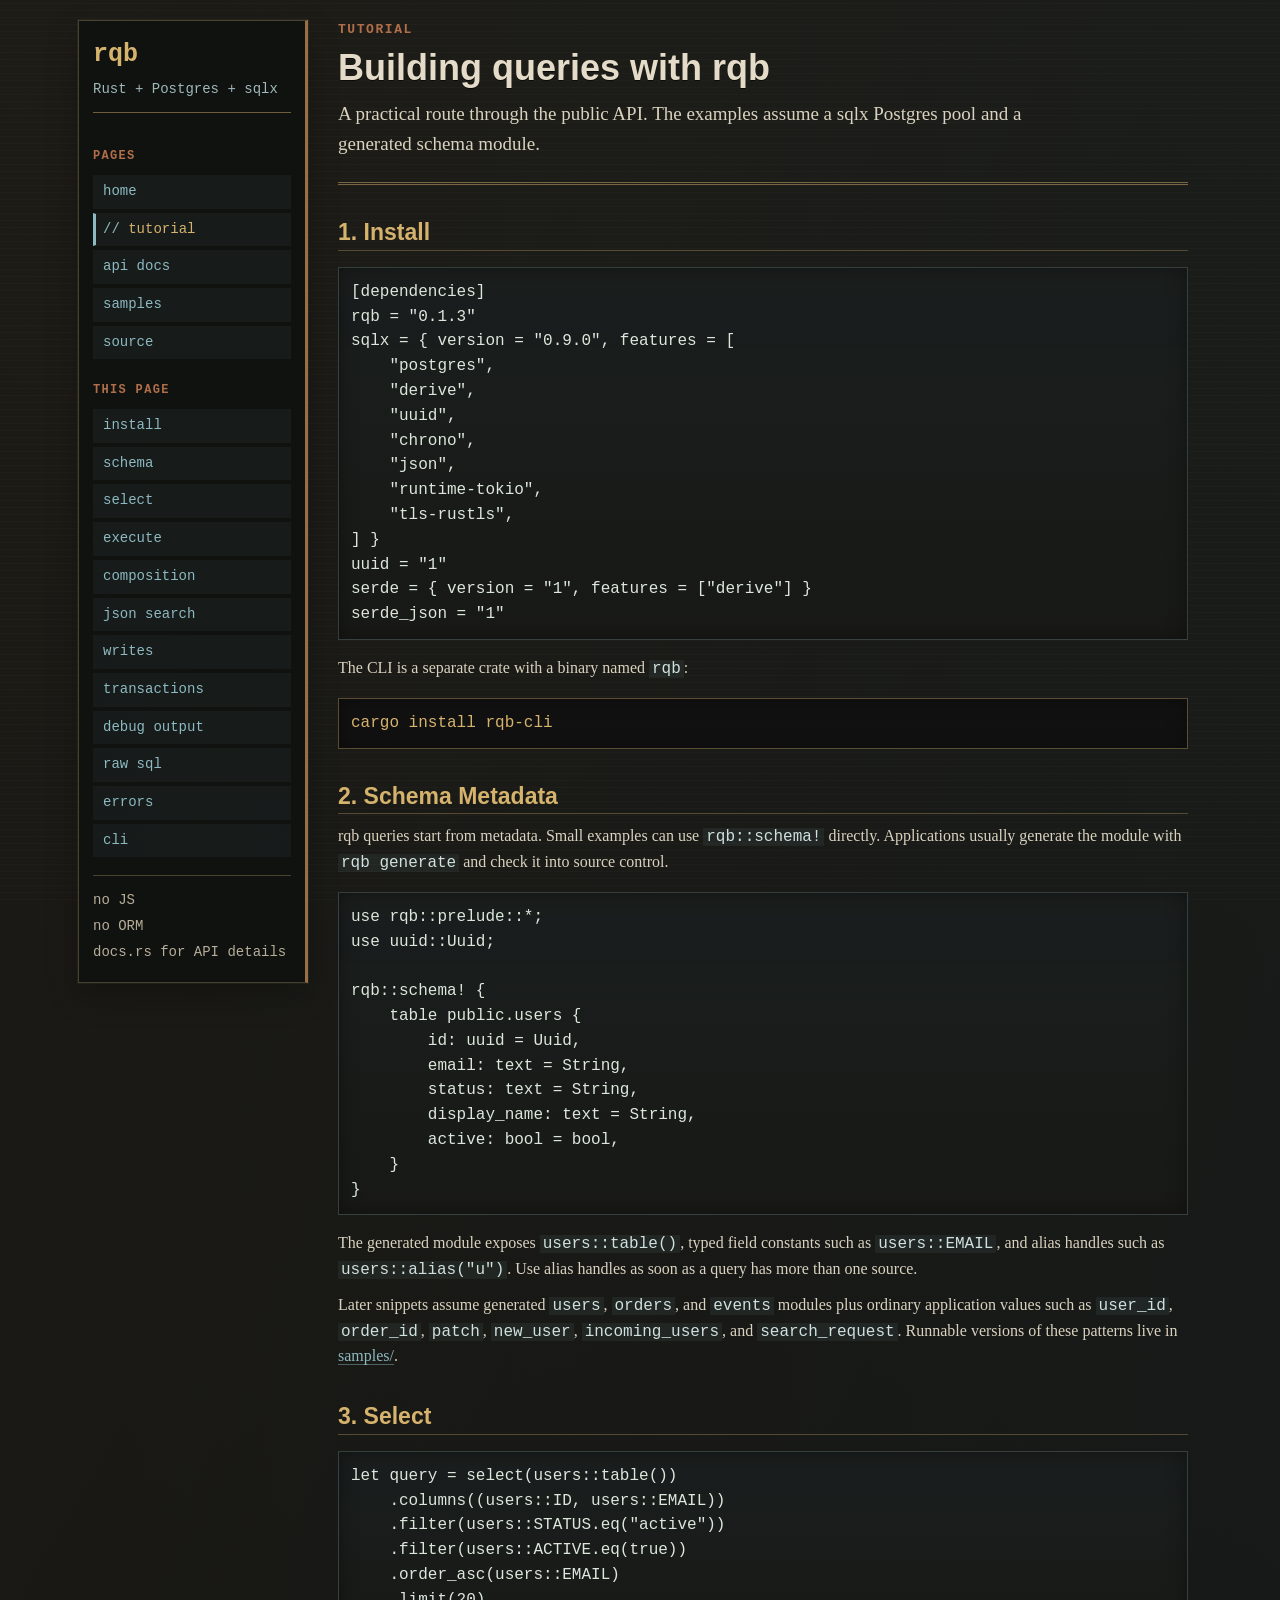
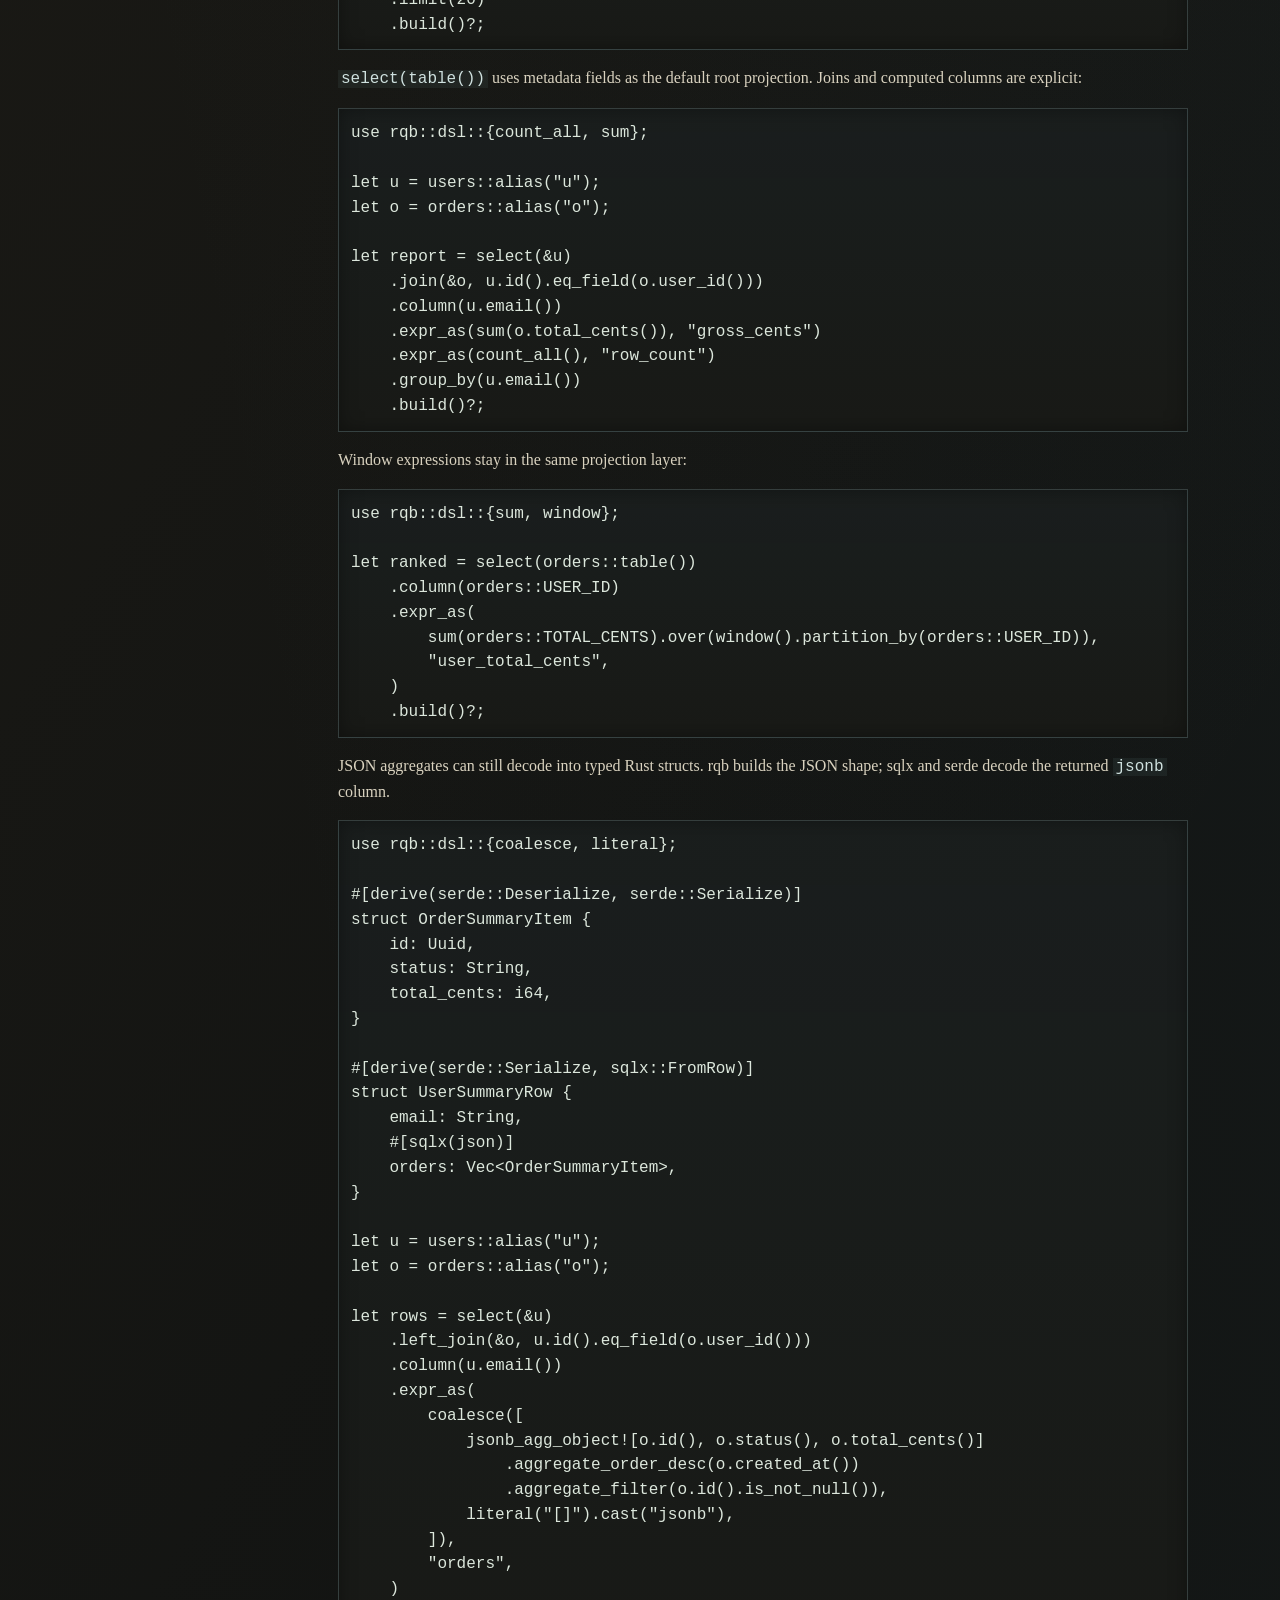
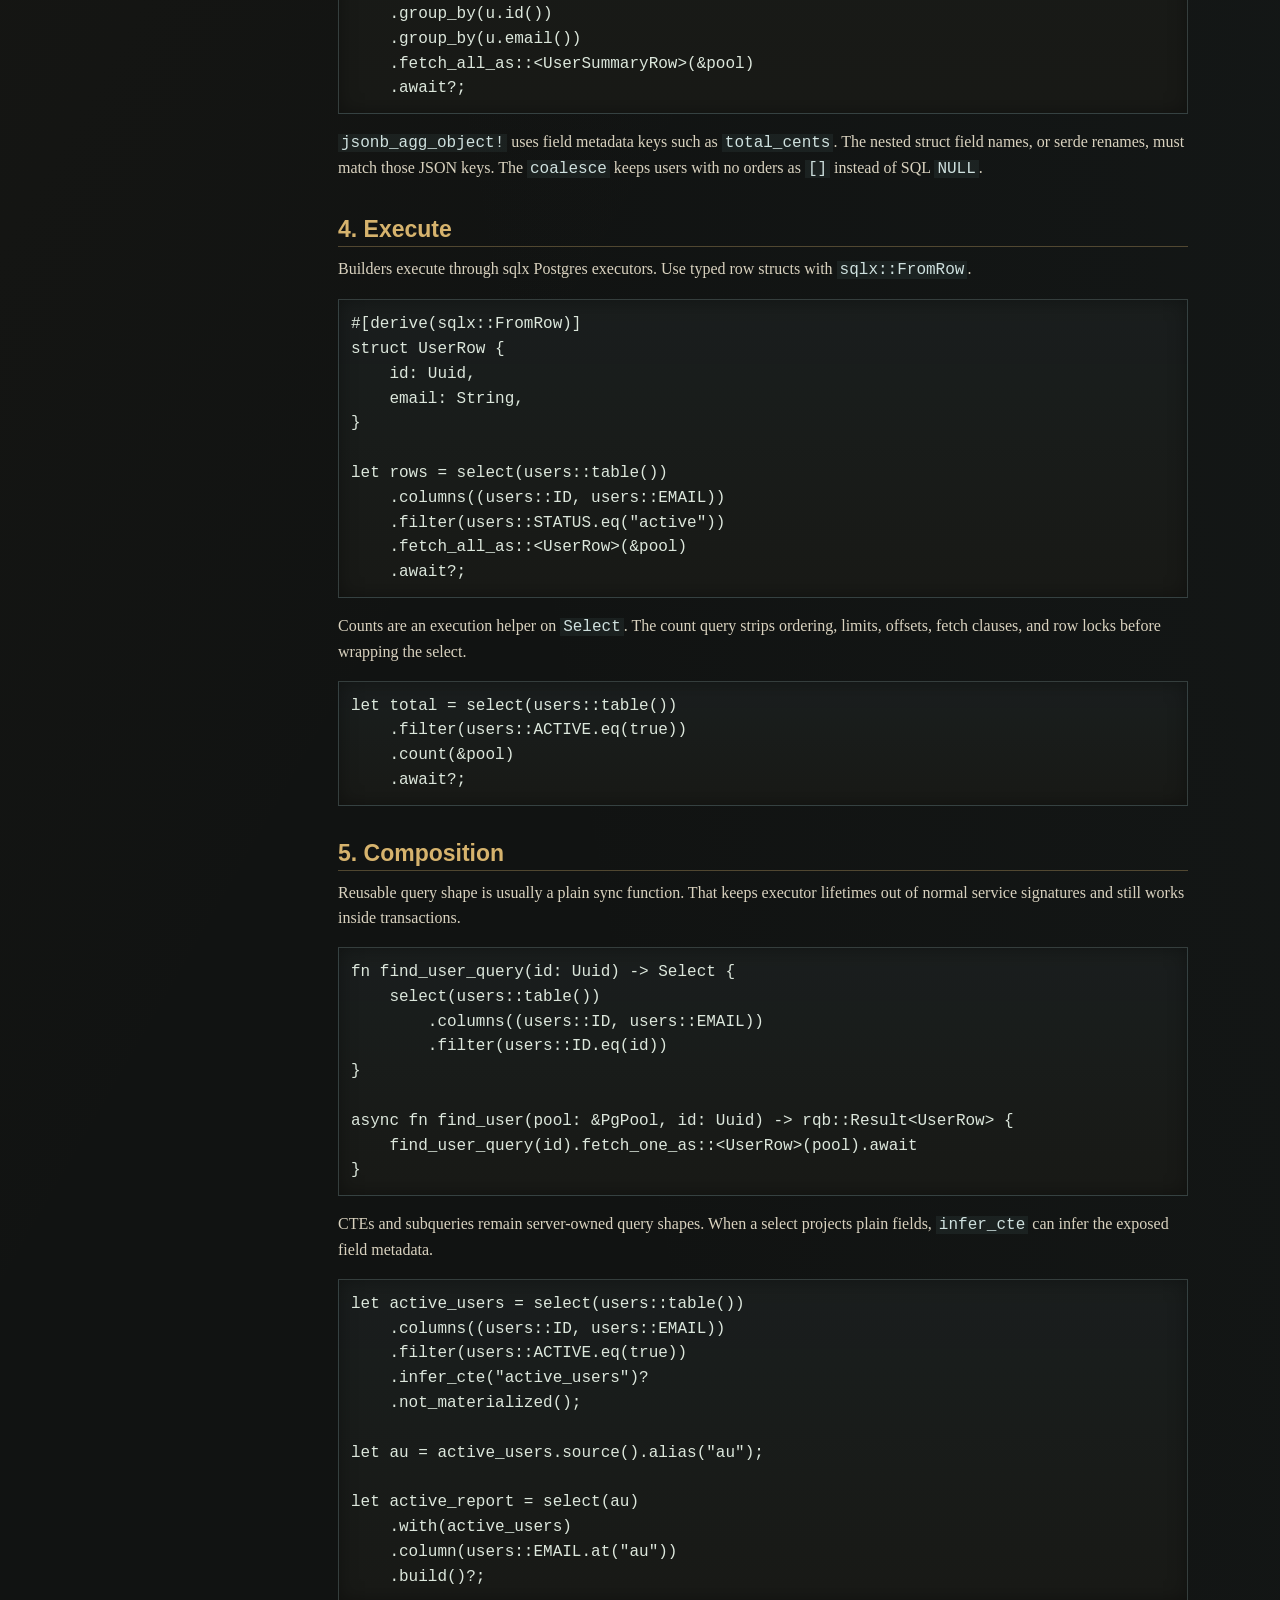
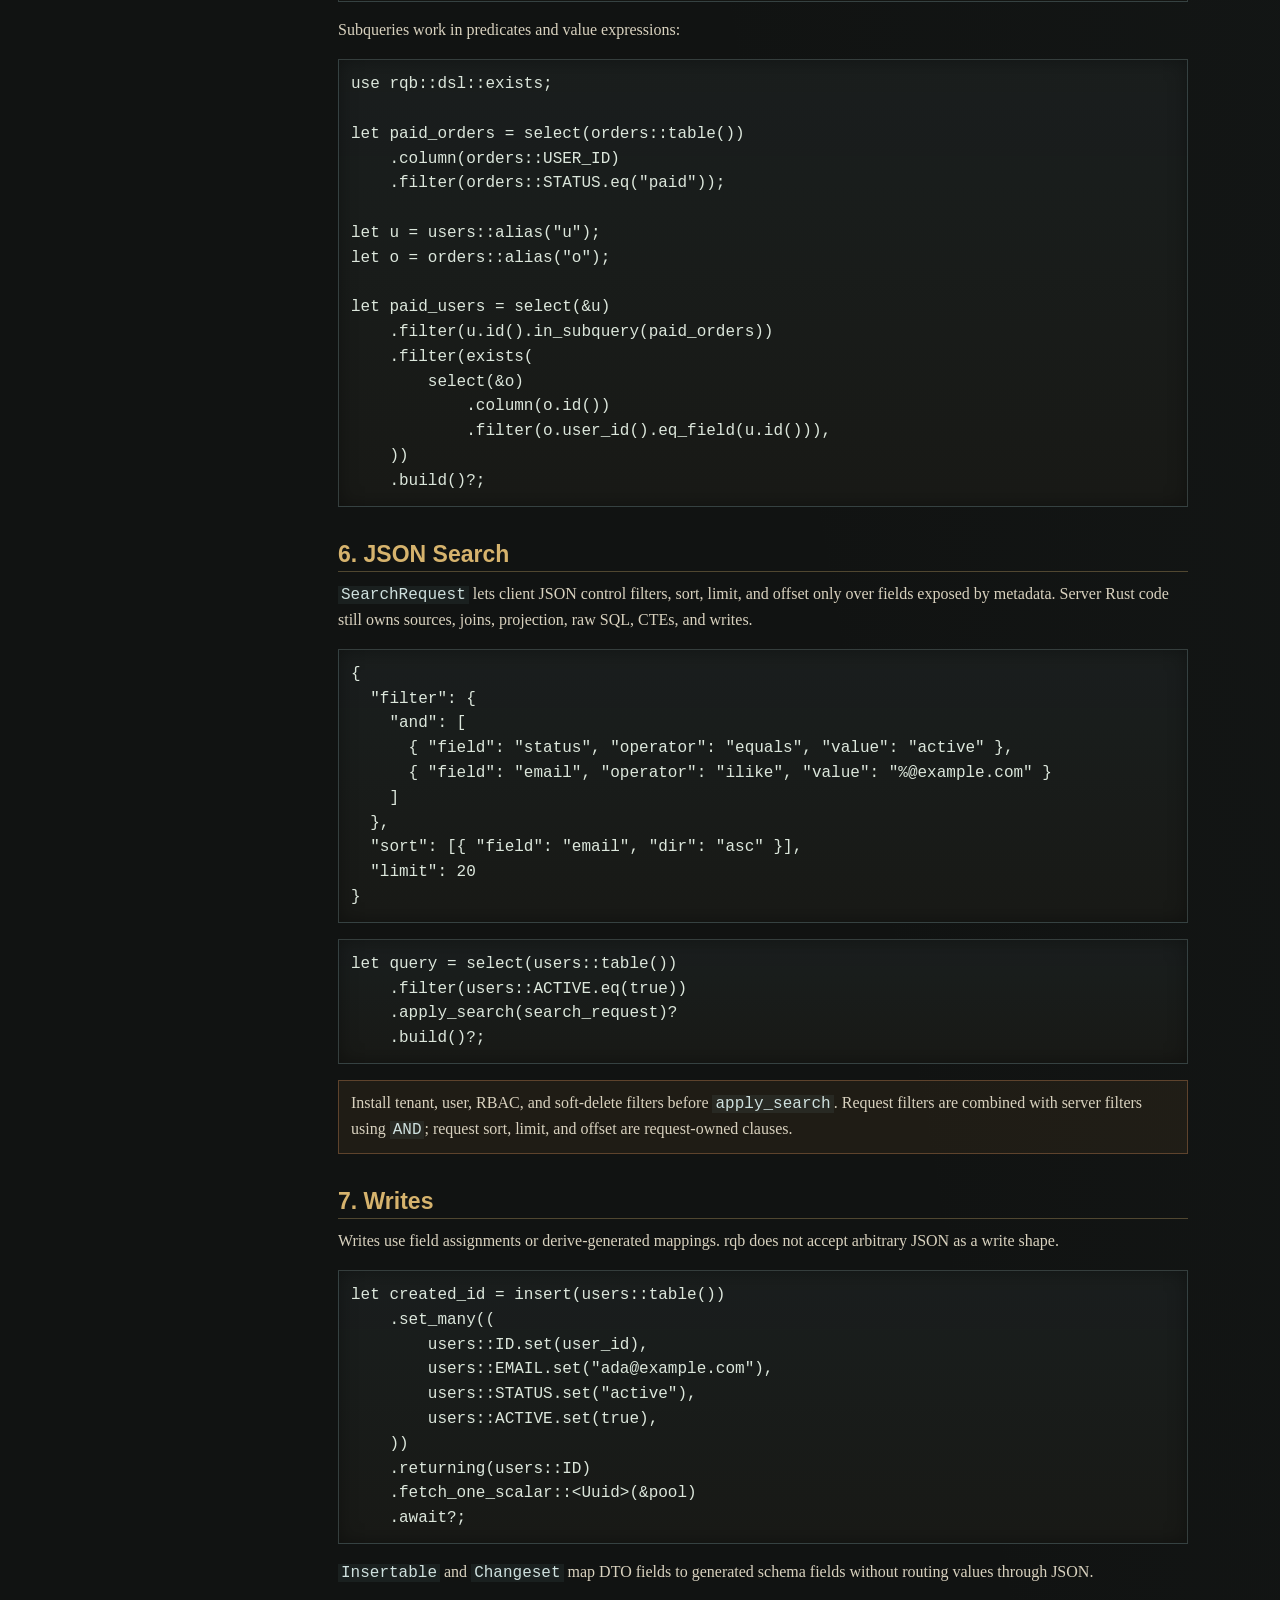
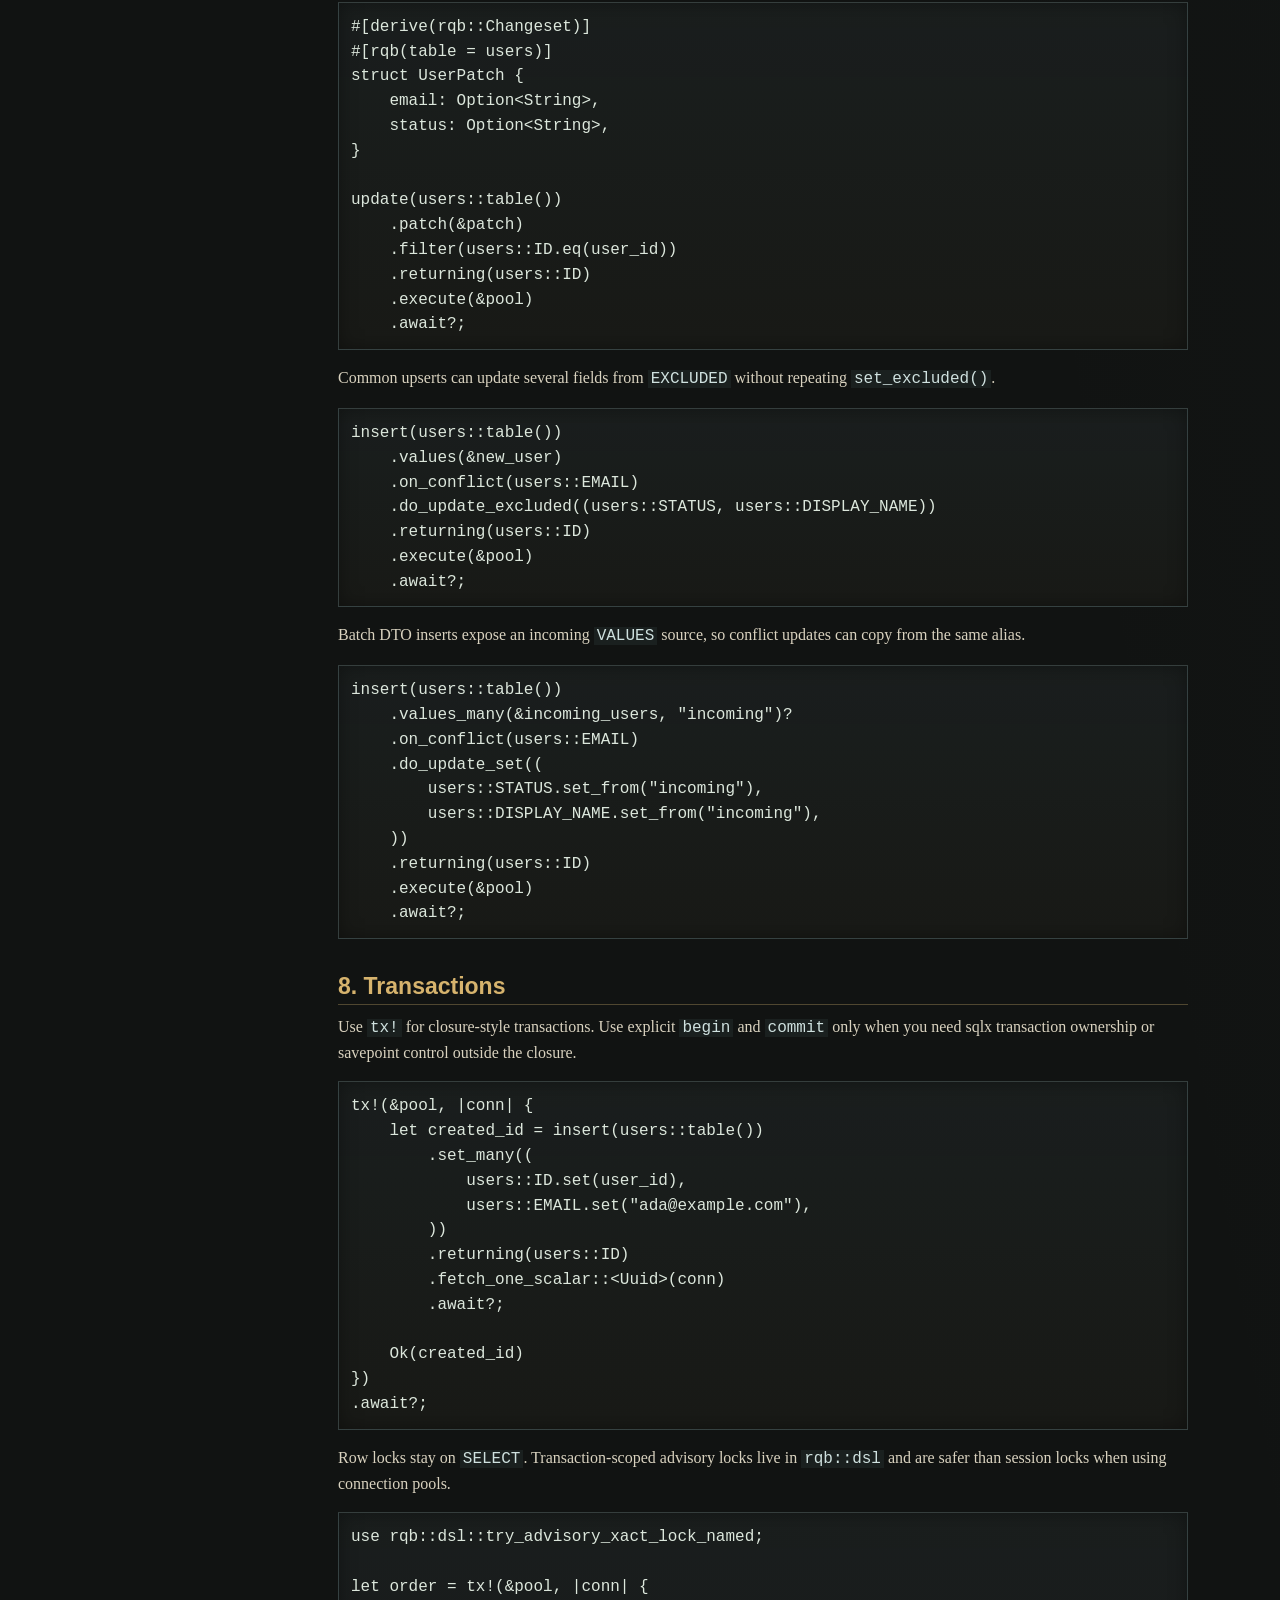
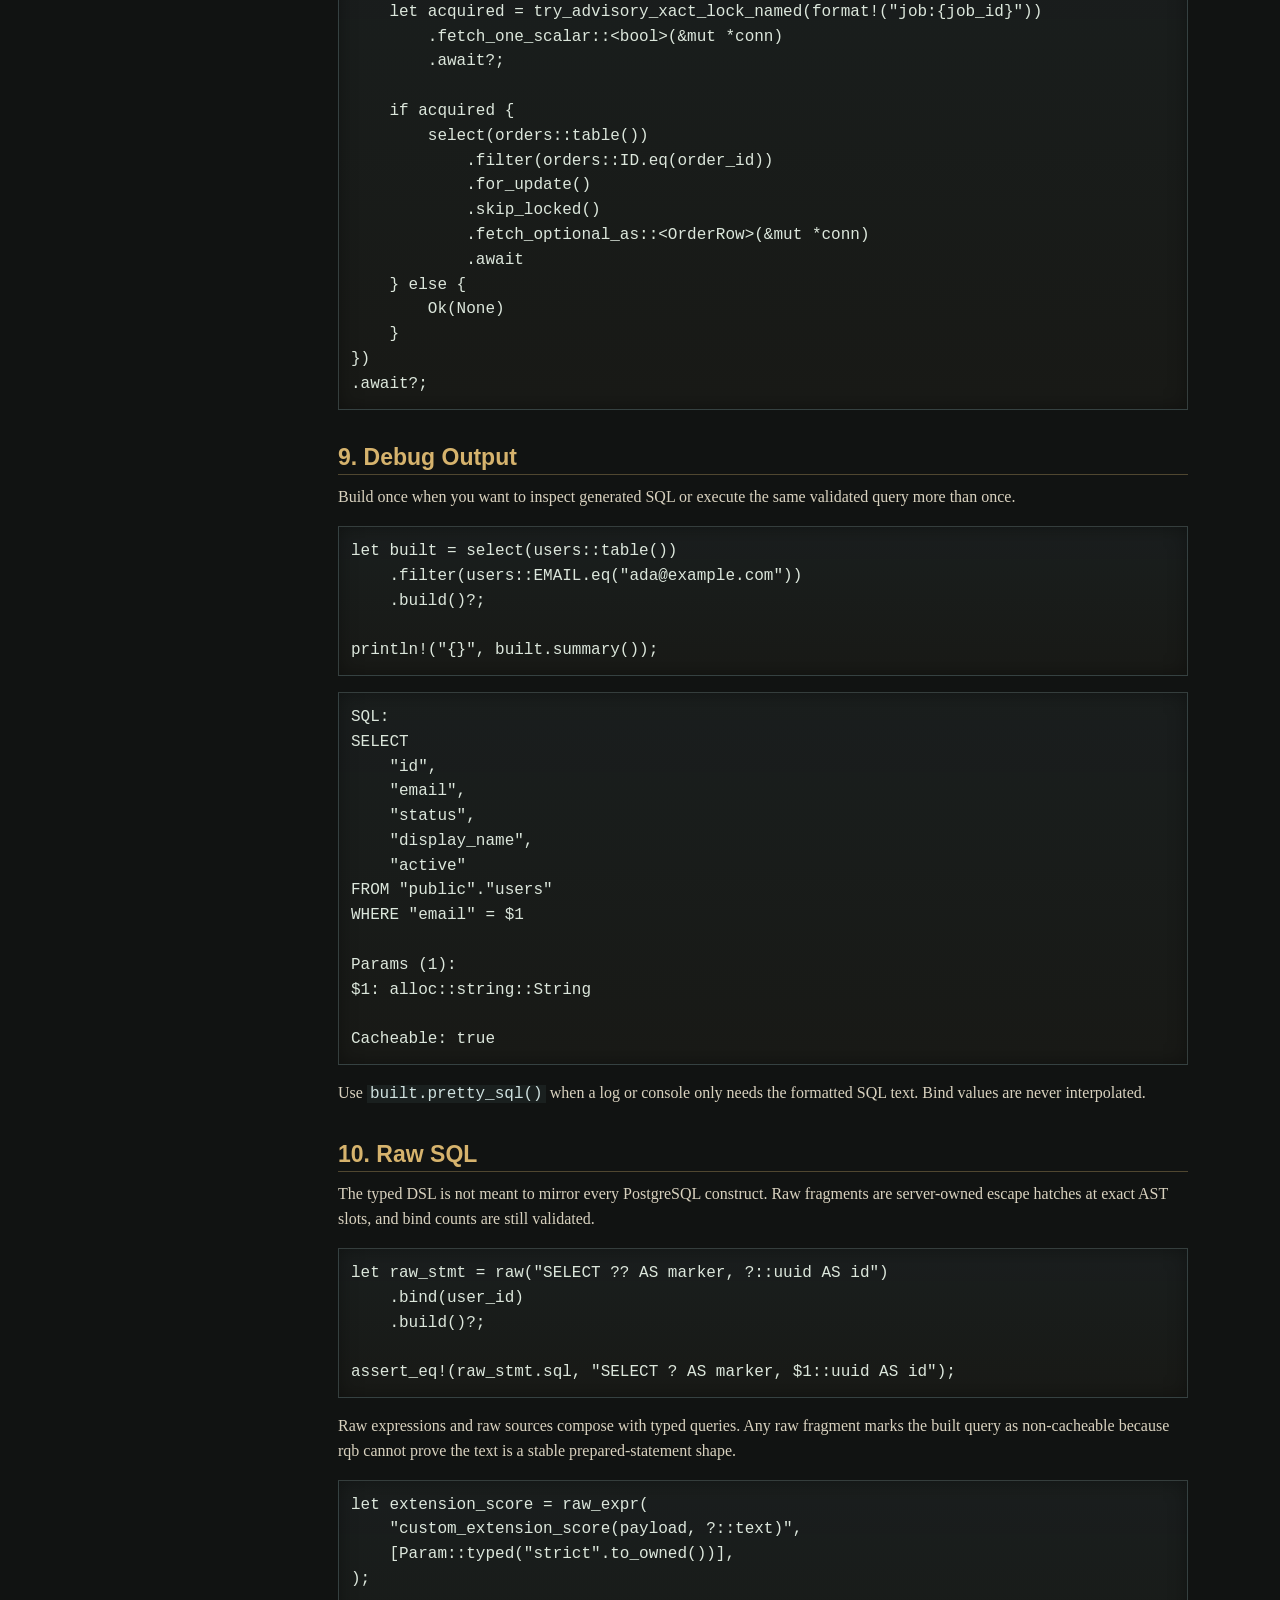
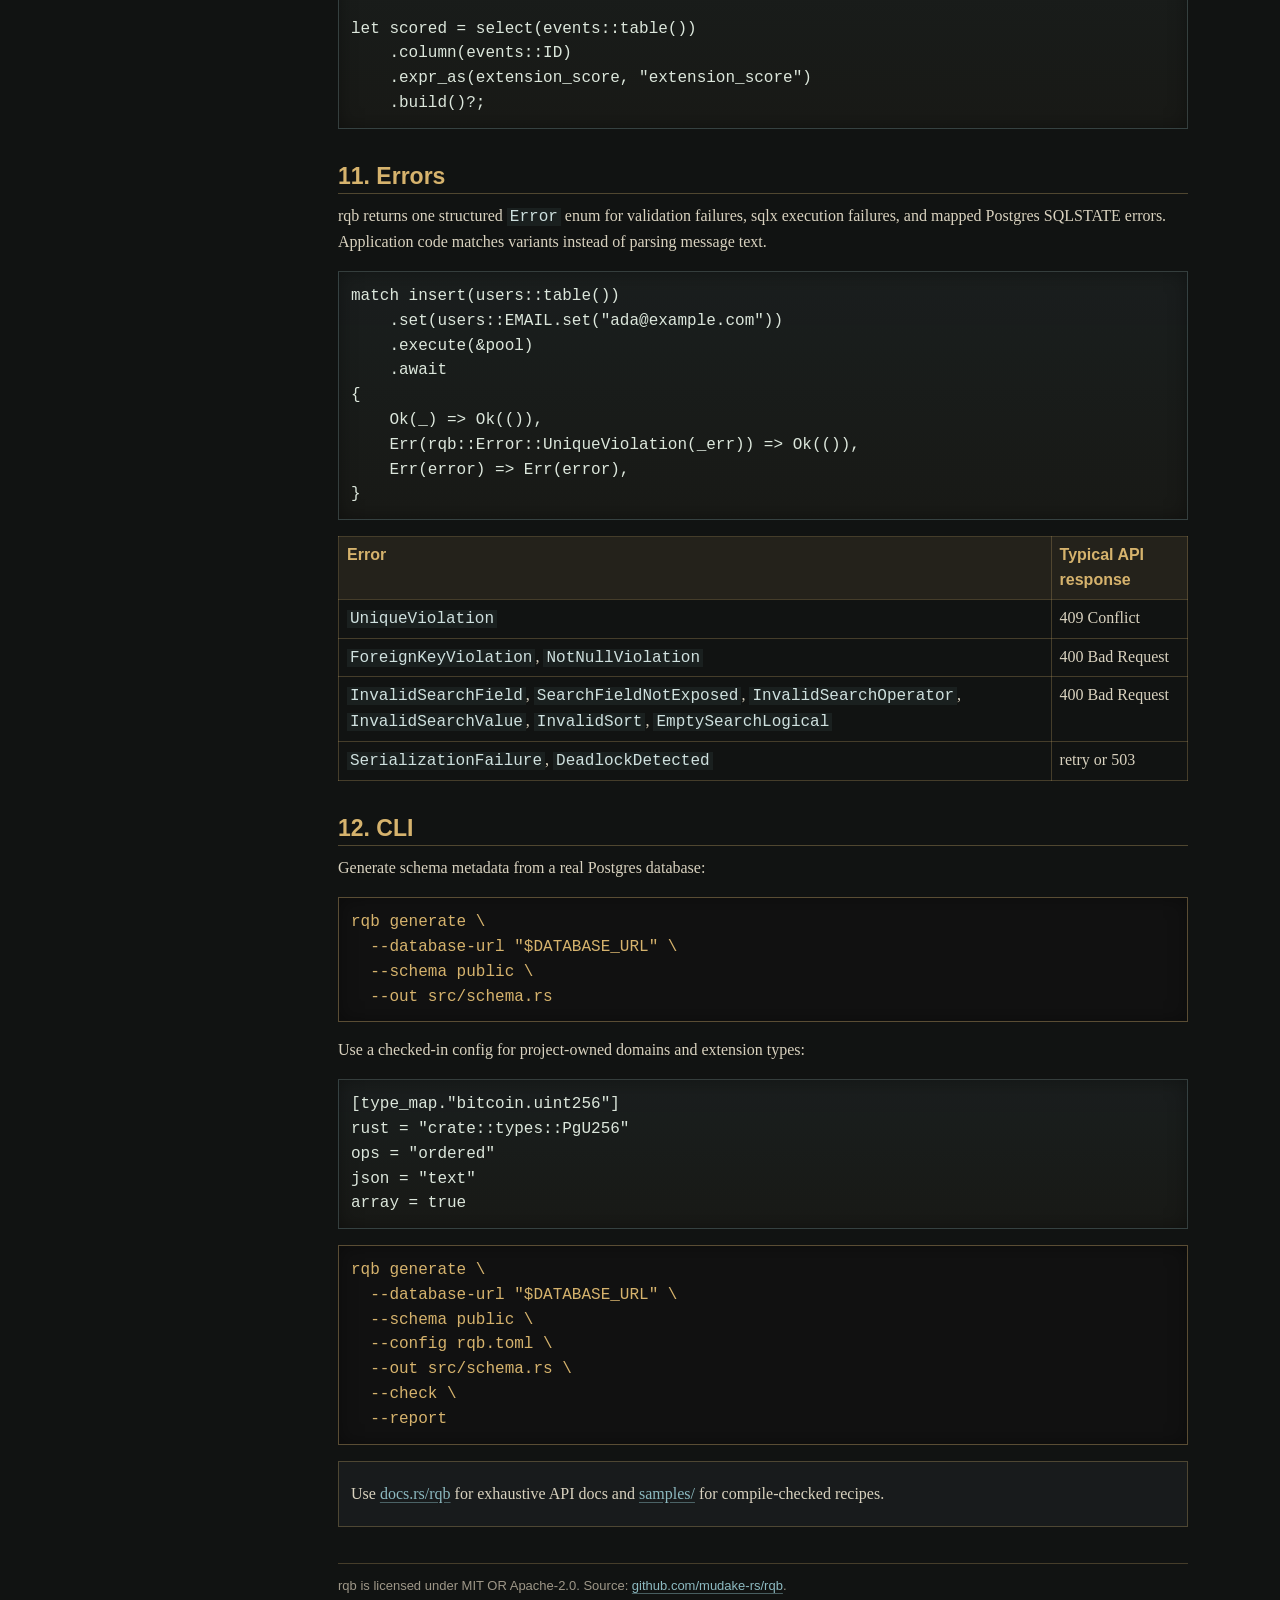
==== commit bb574d41: "docs: correct GitHub Pages examples - Add the typed jsonb_agg_object tutorial path.\n- Fix copied in" ====
--- a/docs/tutorial.html
+++ b/docs/tutorial.html
@@ -90,6 +90,8 @@
 
       <p>The generated module exposes <code>users::table()</code>, typed field constants such as <code>users::EMAIL</code>, and alias handles such as <code>users::alias("u")</code>. Use alias handles as soon as a query has more than one source.</p>
 
+      <p>Later snippets assume generated <code>users</code>, <code>orders</code>, and <code>events</code> modules plus ordinary application values such as <code>user_id</code>, <code>order_id</code>, <code>patch</code>, <code>new_user</code>, <code>incoming_users</code>, and <code>search_request</code>. Runnable versions of these patterns live in <a href="https://github.com/mudake-rs/rqb/tree/main/samples">samples/</a>.</p>
+
       <h2 id="select">3. Select</h2>
       <pre><code>let query = select(users::table())
     .columns((users::ID, users::EMAIL))
@@ -125,6 +127,46 @@
         "user_total_cents",
     )
     .build()?;</code></pre>
+
+      <p>JSON aggregates can still decode into typed Rust structs. rqb builds the JSON shape; sqlx and serde decode the returned <code>jsonb</code> column.</p>
+
+      <pre><code>use rqb::dsl::{coalesce, literal};
+
+#[derive(serde::Deserialize, serde::Serialize)]
+struct OrderSummaryItem {
+    id: Uuid,
+    status: String,
+    total_cents: i64,
+}
+
+#[derive(serde::Serialize, sqlx::FromRow)]
+struct UserSummaryRow {
+    email: String,
+    #[sqlx(json)]
+    orders: Vec&lt;OrderSummaryItem&gt;,
+}
+
+let u = users::alias("u");
+let o = orders::alias("o");
+
+let rows = select(&amp;u)
+    .left_join(&amp;o, u.id().eq_field(o.user_id()))
+    .column(u.email())
+    .expr_as(
+        coalesce([
+            jsonb_agg_object![o.id(), o.status(), o.total_cents()]
+                .aggregate_order_desc(o.created_at())
+                .aggregate_filter(o.id().is_not_null()),
+            literal("[]").cast("jsonb"),
+        ]),
+        "orders",
+    )
+    .group_by(u.id())
+    .group_by(u.email())
+    .fetch_all_as::&lt;UserSummaryRow&gt;(&amp;pool)
+    .await?;</code></pre>
+
+      <p><code>jsonb_agg_object!</code> uses field metadata keys such as <code>total_cents</code>. The nested struct field names, or serde renames, must match those JSON keys. The <code>coalesce</code> keeps users with no orders as <code>[]</code> instead of SQL <code>NULL</code>.</p>
 
       <h2 id="execute">4. Execute</h2>
       <p>Builders execute through sqlx Postgres executors. Use typed row structs with <code>sqlx::FromRow</code>.</p>
@@ -293,16 +335,23 @@
 
       <pre><code>use rqb::dsl::try_advisory_xact_lock_named;
 
-let order = select(orders::table())
-    .filter(orders::ID.eq(order_id))
-    .for_update()
-    .skip_locked()
-    .fetch_optional_as::&lt;OrderRow&gt;(&amp;mut *conn)
-    .await?;
-
-let acquired = try_advisory_xact_lock_named(format!("job:{job_id}"))
-    .fetch_one_scalar::&lt;bool&gt;(&amp;mut *conn)
-    .await?;</code></pre>
+let order = tx!(&amp;pool, |conn| {
+    let acquired = try_advisory_xact_lock_named(format!("job:{job_id}"))
+        .fetch_one_scalar::&lt;bool&gt;(&amp;mut *conn)
+        .await?;
+
+    if acquired {
+        select(orders::table())
+            .filter(orders::ID.eq(order_id))
+            .for_update()
+            .skip_locked()
+            .fetch_optional_as::&lt;OrderRow&gt;(&amp;mut *conn)
+            .await
+    } else {
+        Ok(None)
+    }
+})
+.await?;</code></pre>
 
       <h2 id="debug">9. Debug Output</h2>
       <p>Build once when you want to inspect generated SQL or execute the same validated query more than once.</p>
@@ -324,7 +373,7 @@
 WHERE "email" = $1
 
 Params (1):
-$1: &amp;str
+$1: alloc::string::String
 
 Cacheable: true</code></pre>
 
@@ -360,10 +409,7 @@
     .await
 {
     Ok(_) =&gt; Ok(()),
-    Err(rqb::Error::UniqueViolation(err)) =&gt; {
-        let constraint = err.constraint;
-        Ok(())
-    }
+    Err(rqb::Error::UniqueViolation(_err)) =&gt; Ok(()),
     Err(error) =&gt; Err(error),
 }</code></pre>
 
@@ -384,7 +430,7 @@
             <td>400 Bad Request</td>
           </tr>
           <tr>
-            <td><code>InvalidSearchField</code>, <code>InvalidSearchOperator</code></td>
+            <td><code>InvalidSearchField</code>, <code>SearchFieldNotExposed</code>, <code>InvalidSearchOperator</code>, <code>InvalidSearchValue</code>, <code>InvalidSort</code>, <code>EmptySearchLogical</code></td>
             <td>400 Bad Request</td>
           </tr>
           <tr>
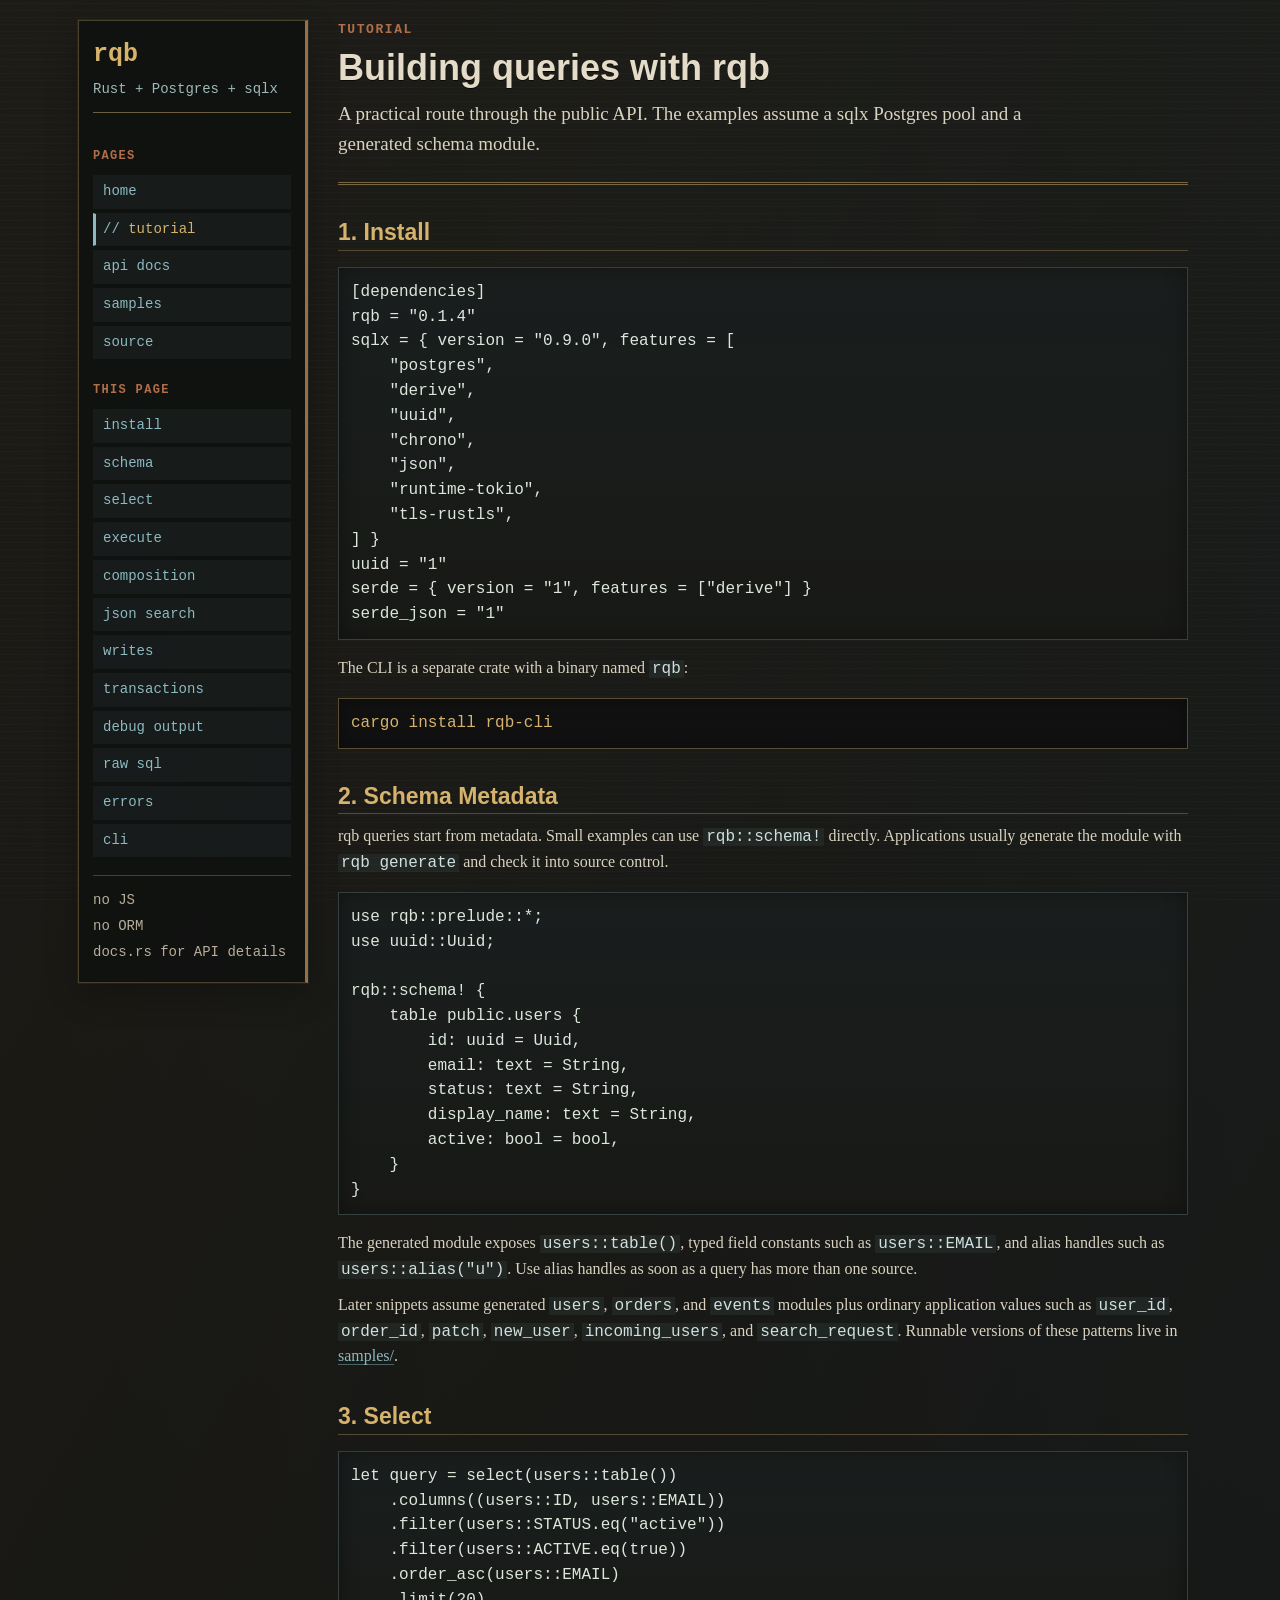
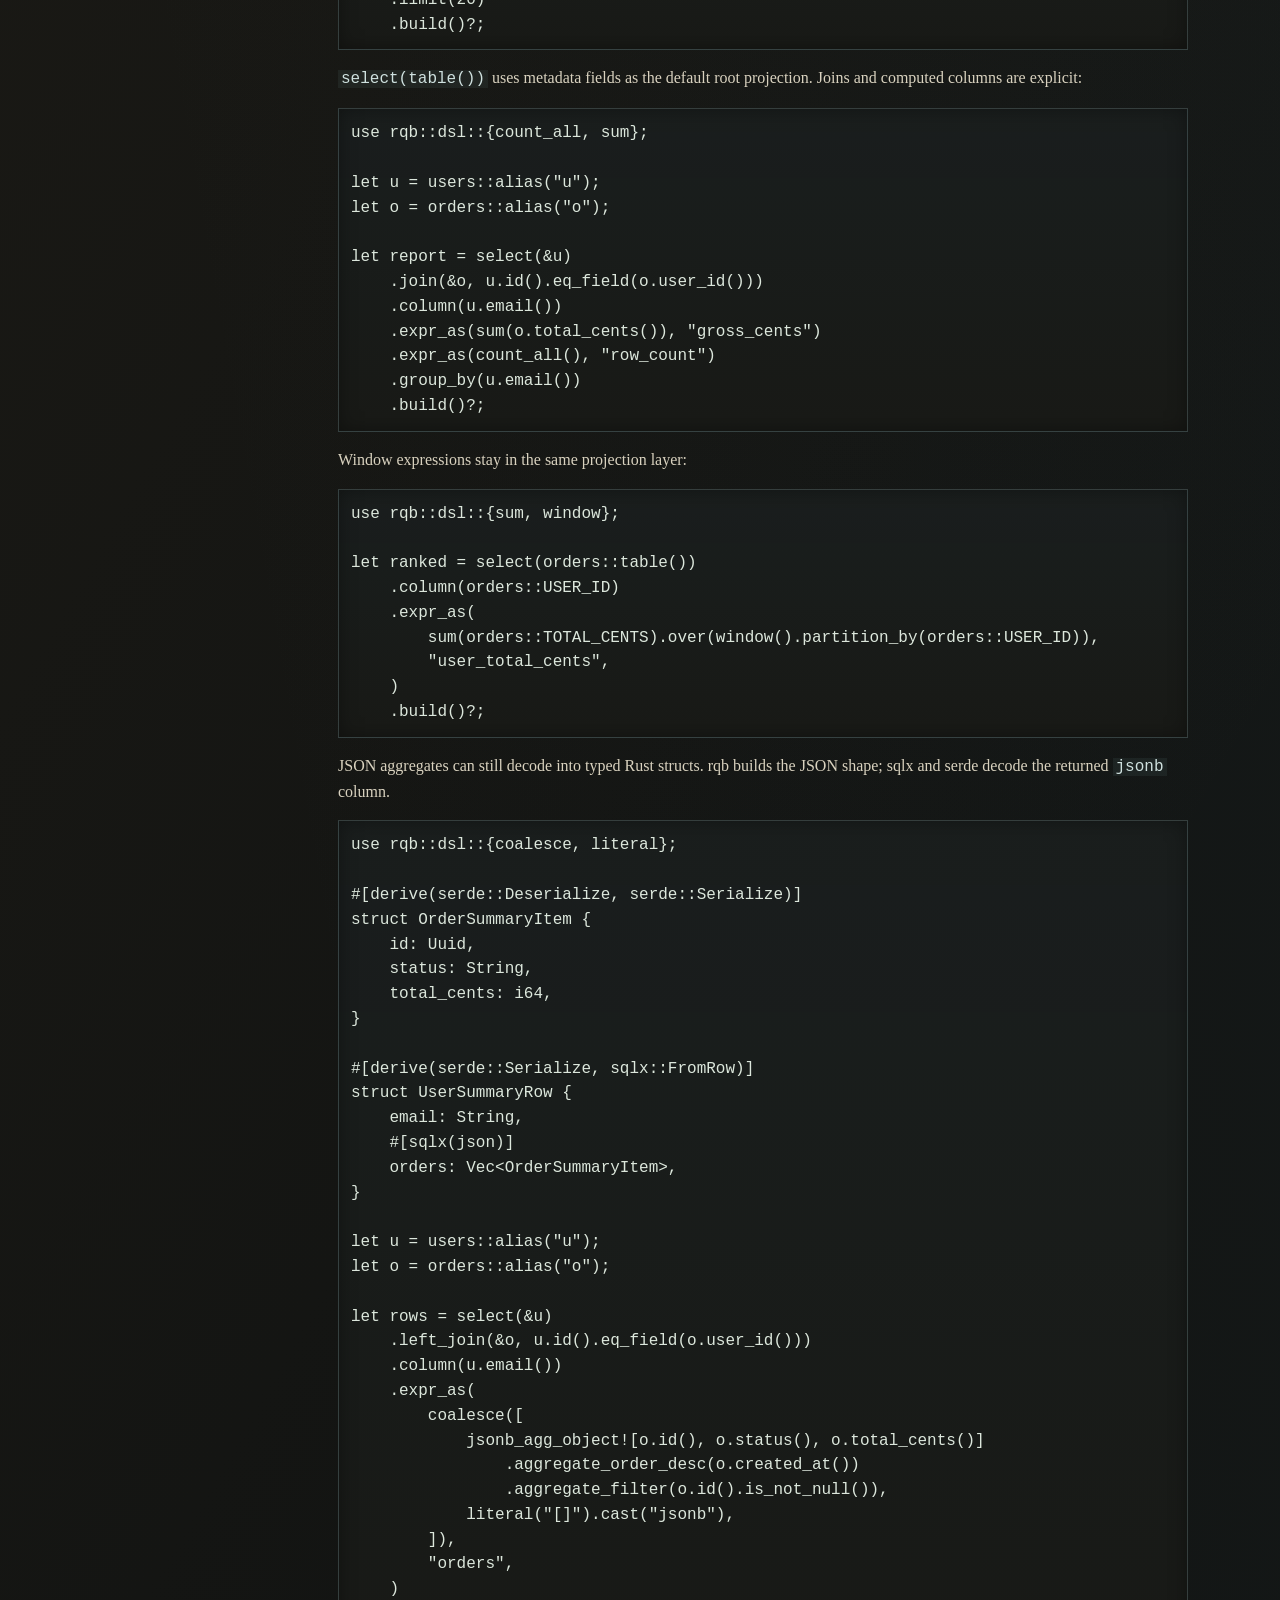
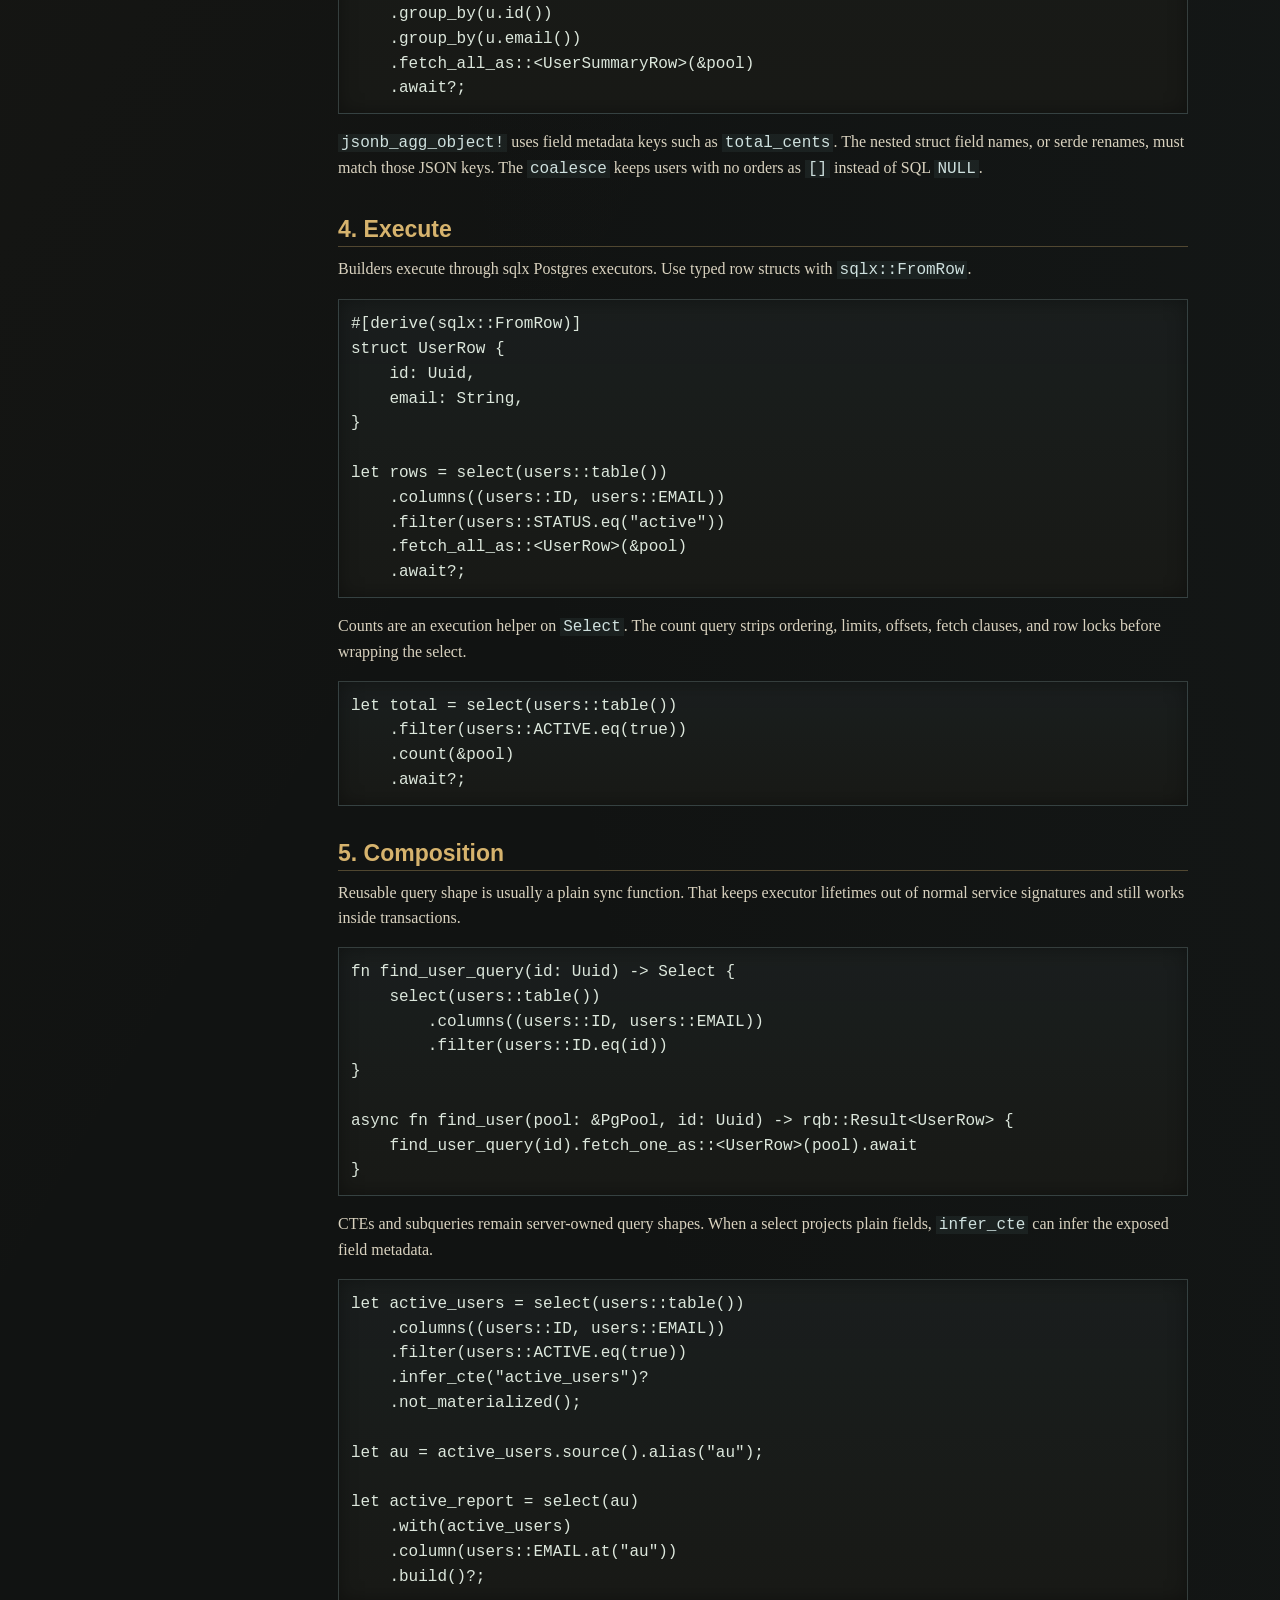
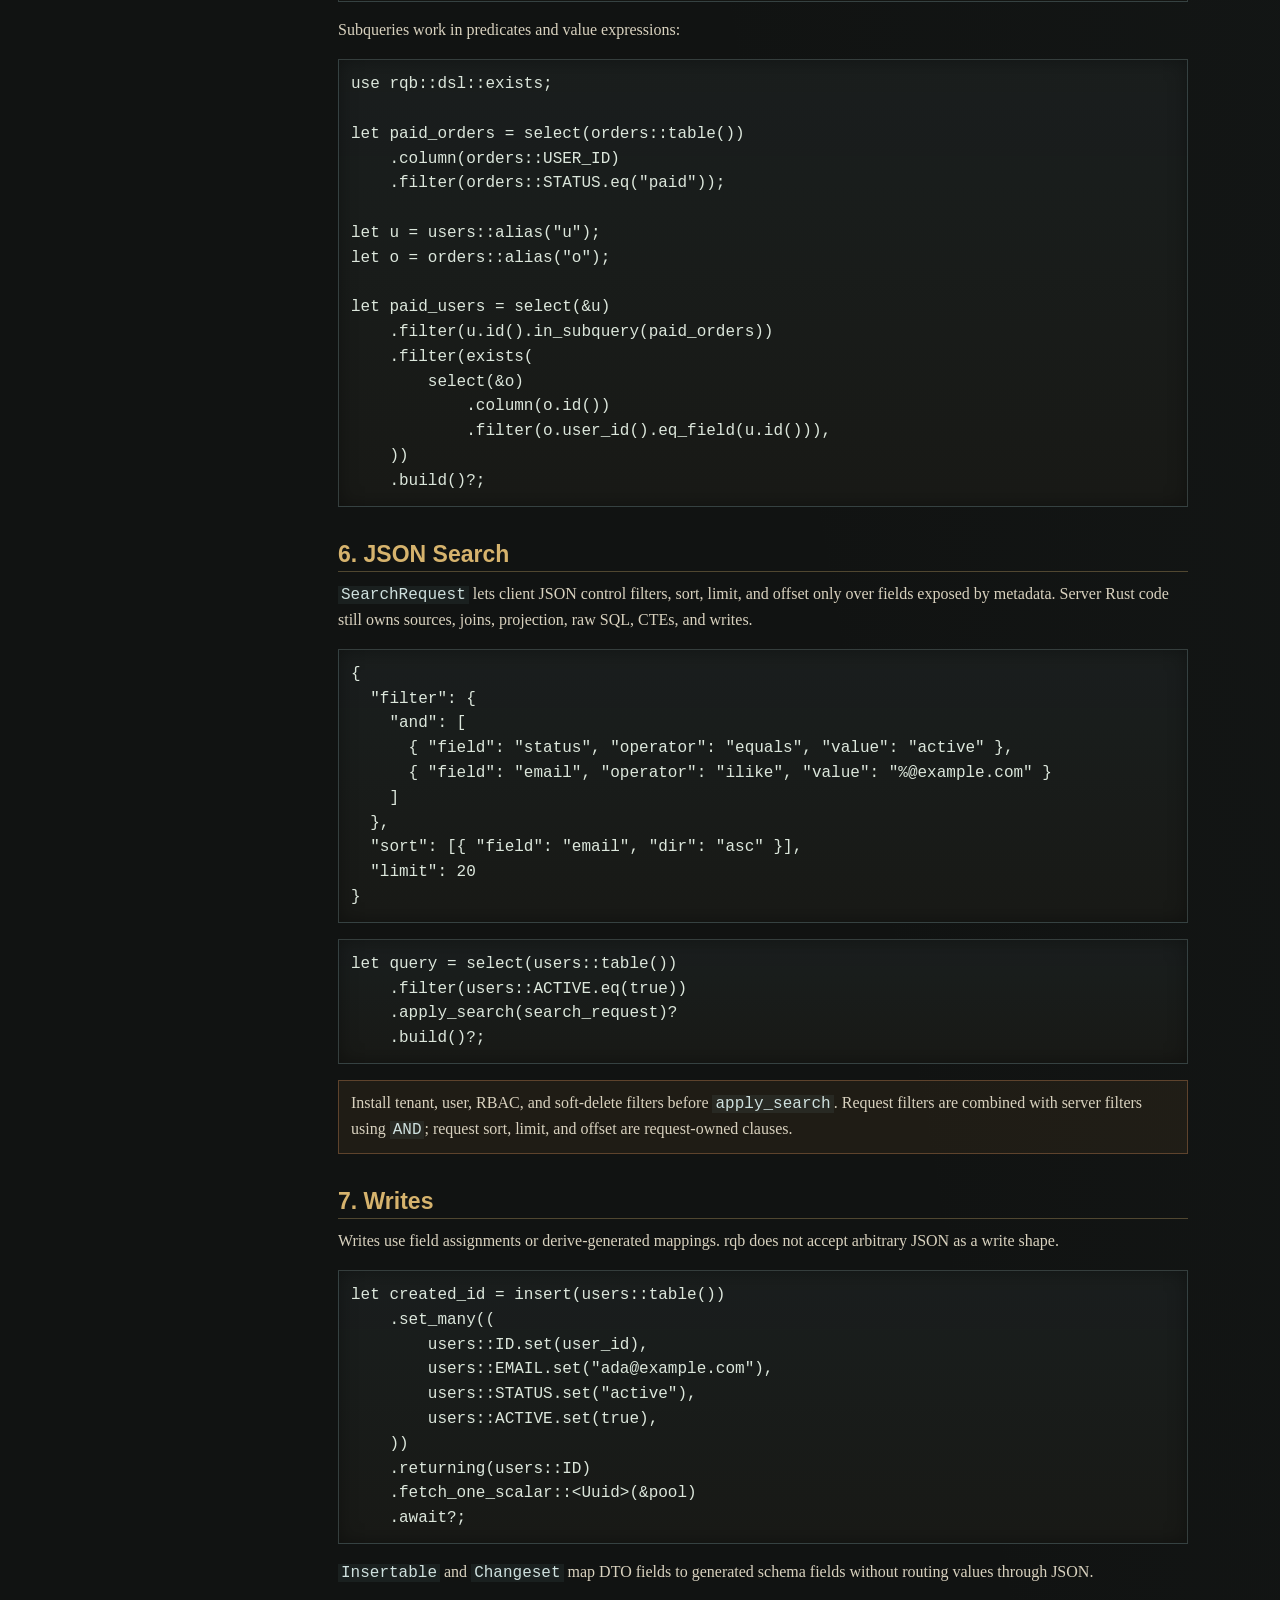
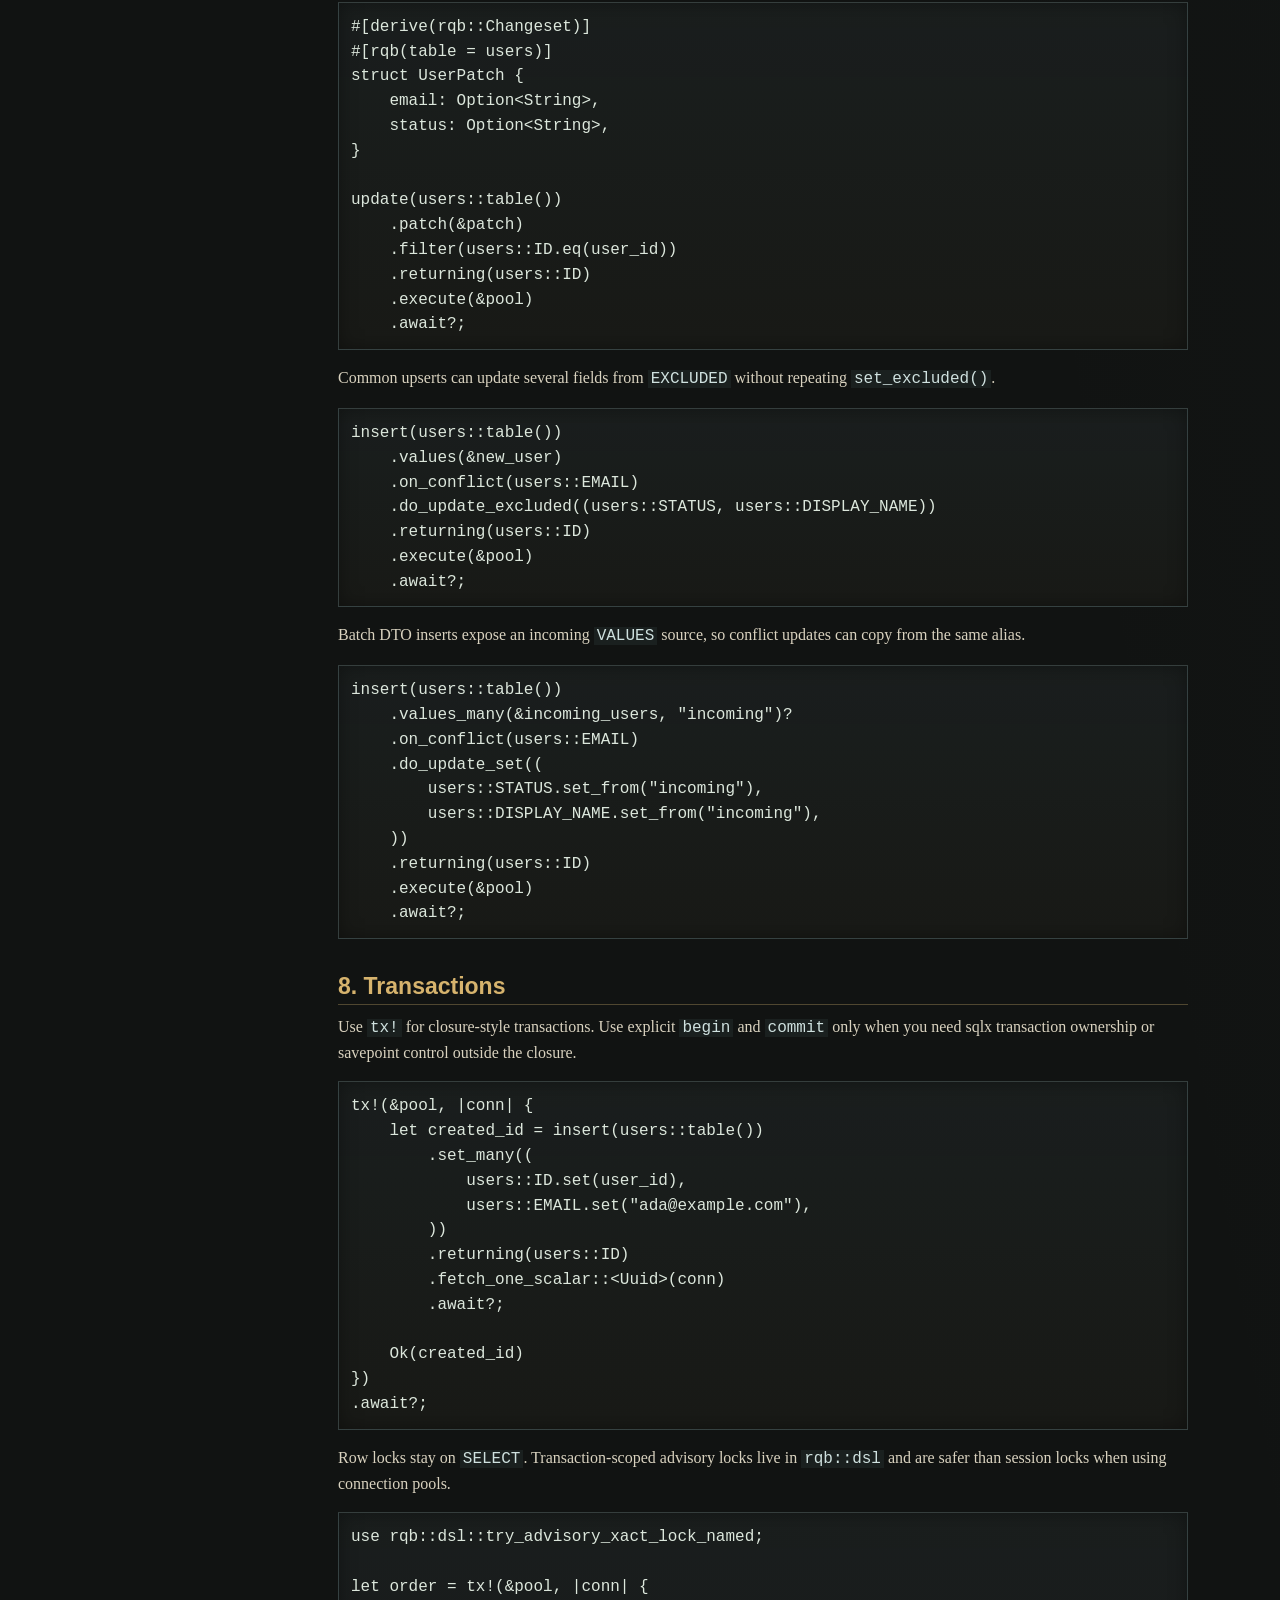
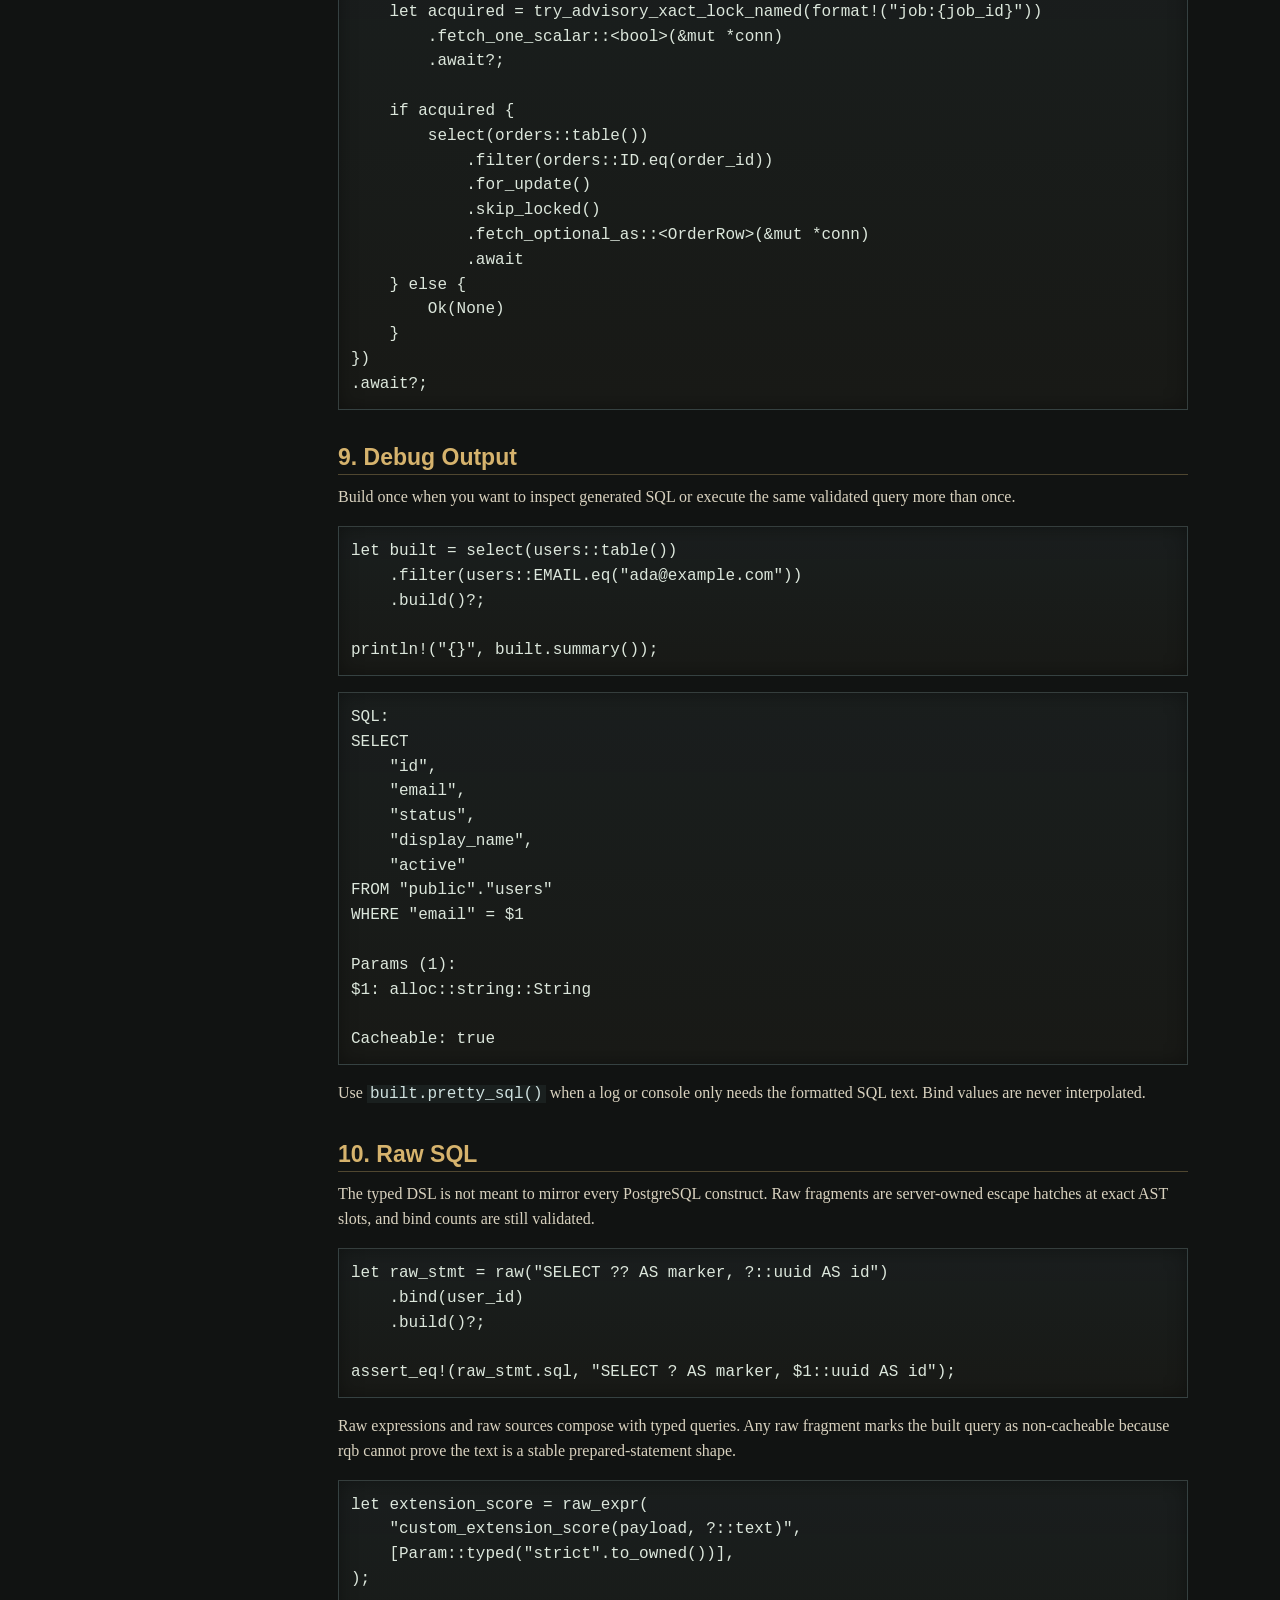
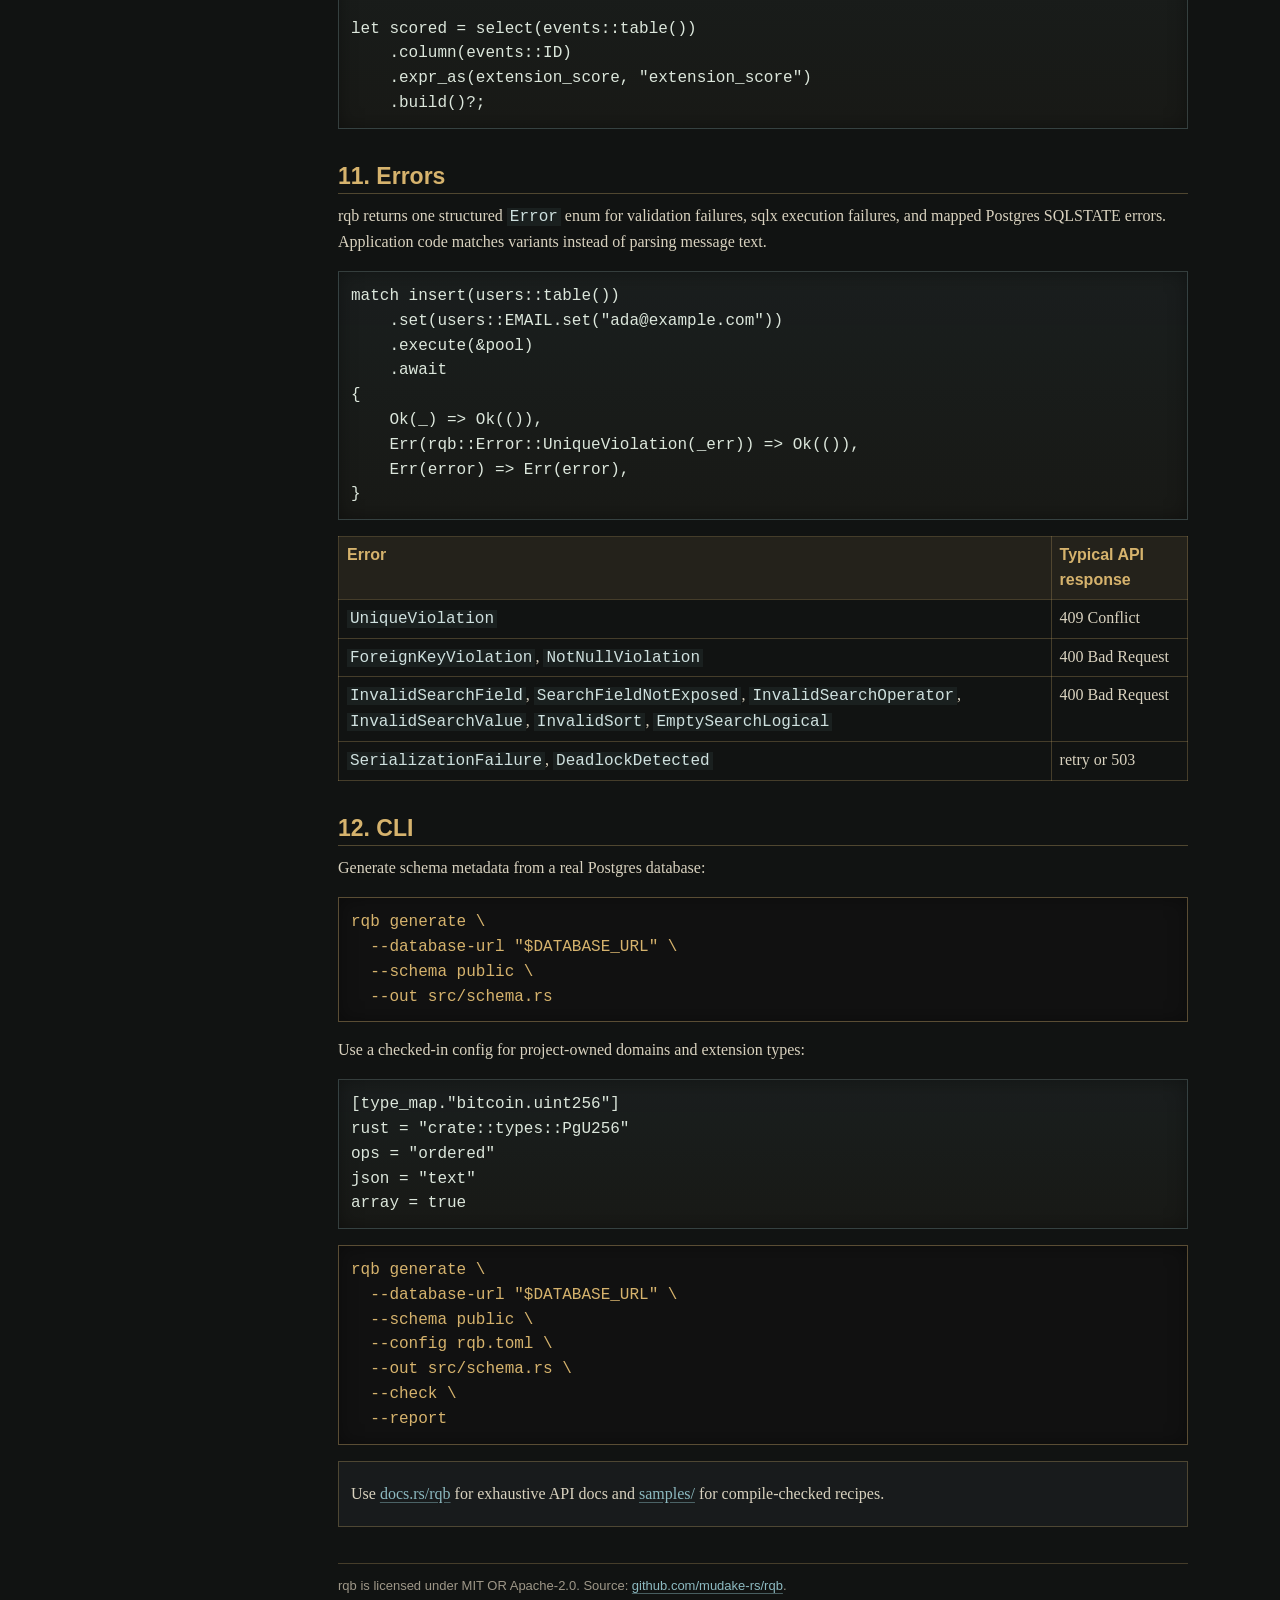
==== commit cd2d43b5: "refactor: trim query API for 0.1.4 - remove redundant public builder helpers and keep one ergonomic " ====
--- a/docs/tutorial.html
+++ b/docs/tutorial.html
@@ -55,7 +55,7 @@
 
       <h2 id="install">1. Install</h2>
       <pre><code>[dependencies]
-rqb = "0.1.3"
+rqb = "0.1.4"
 sqlx = { version = "0.9.0", features = [
     "postgres",
     "derive",
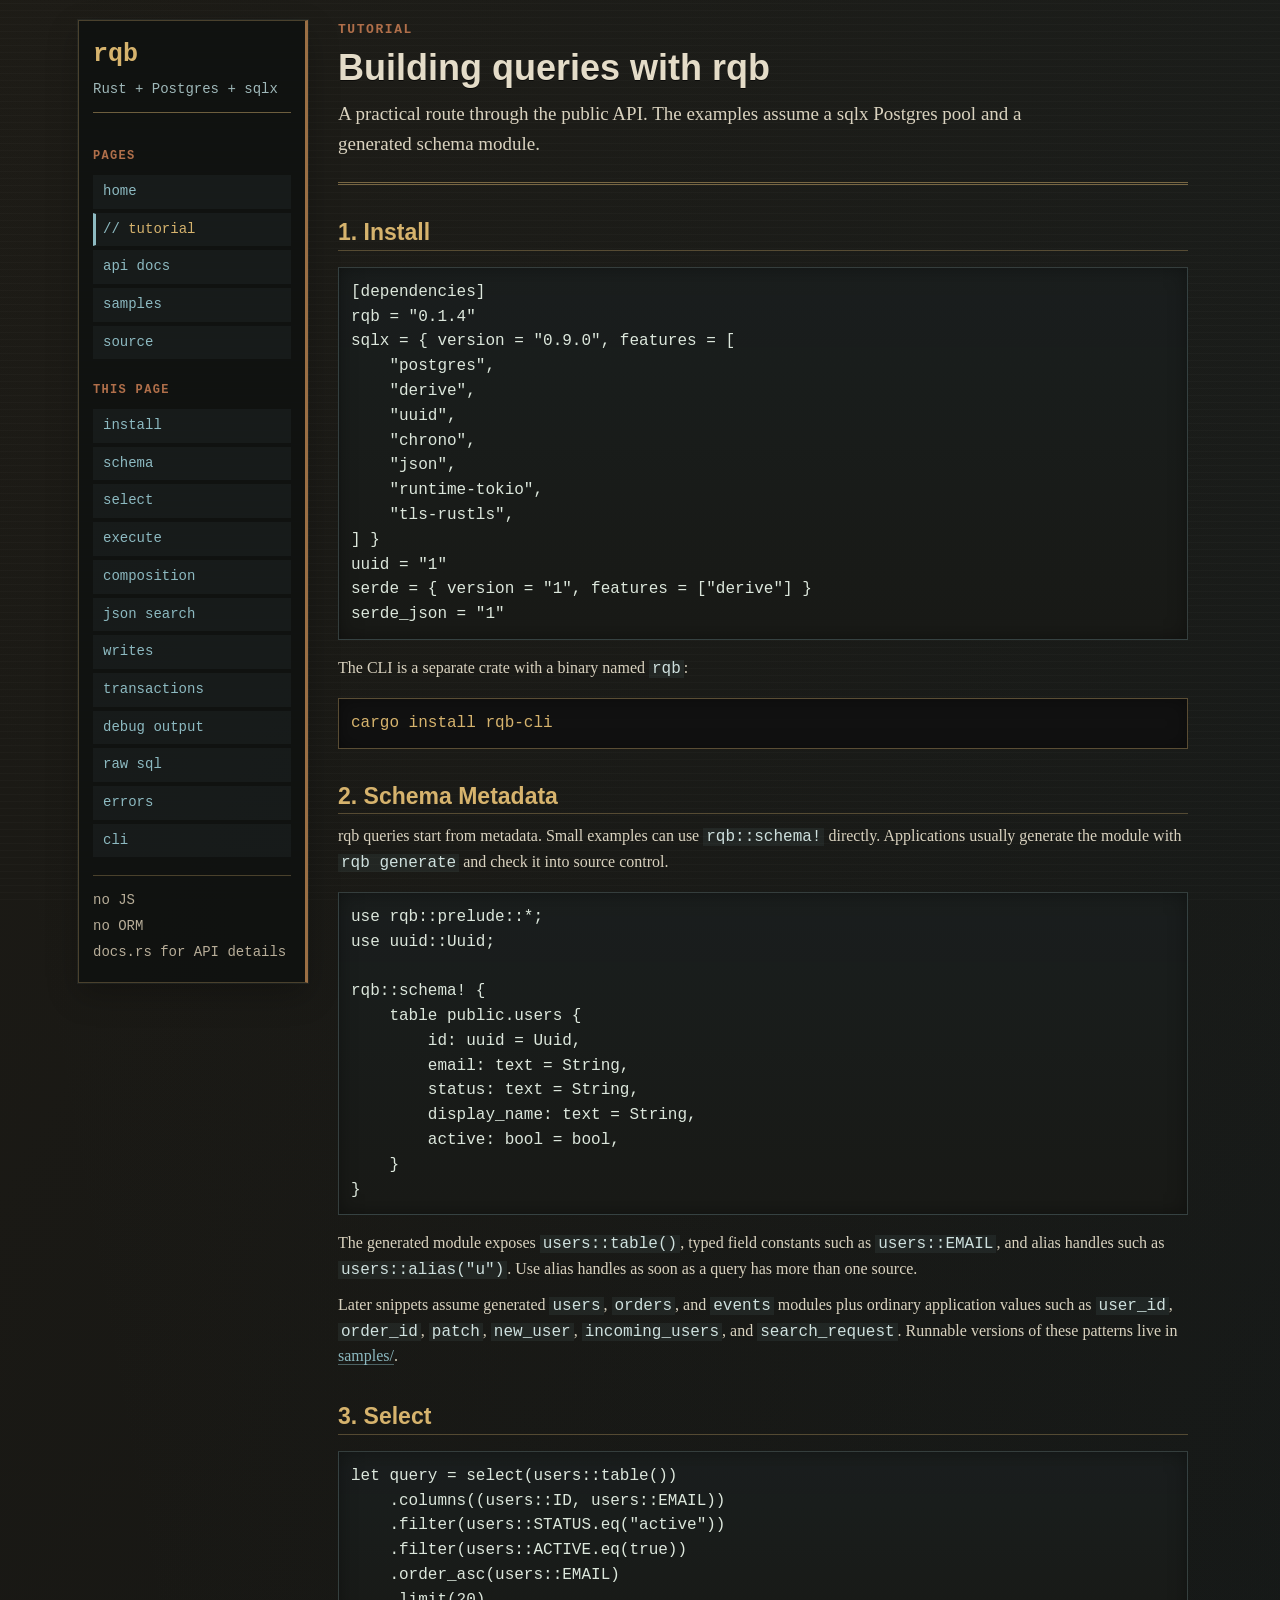
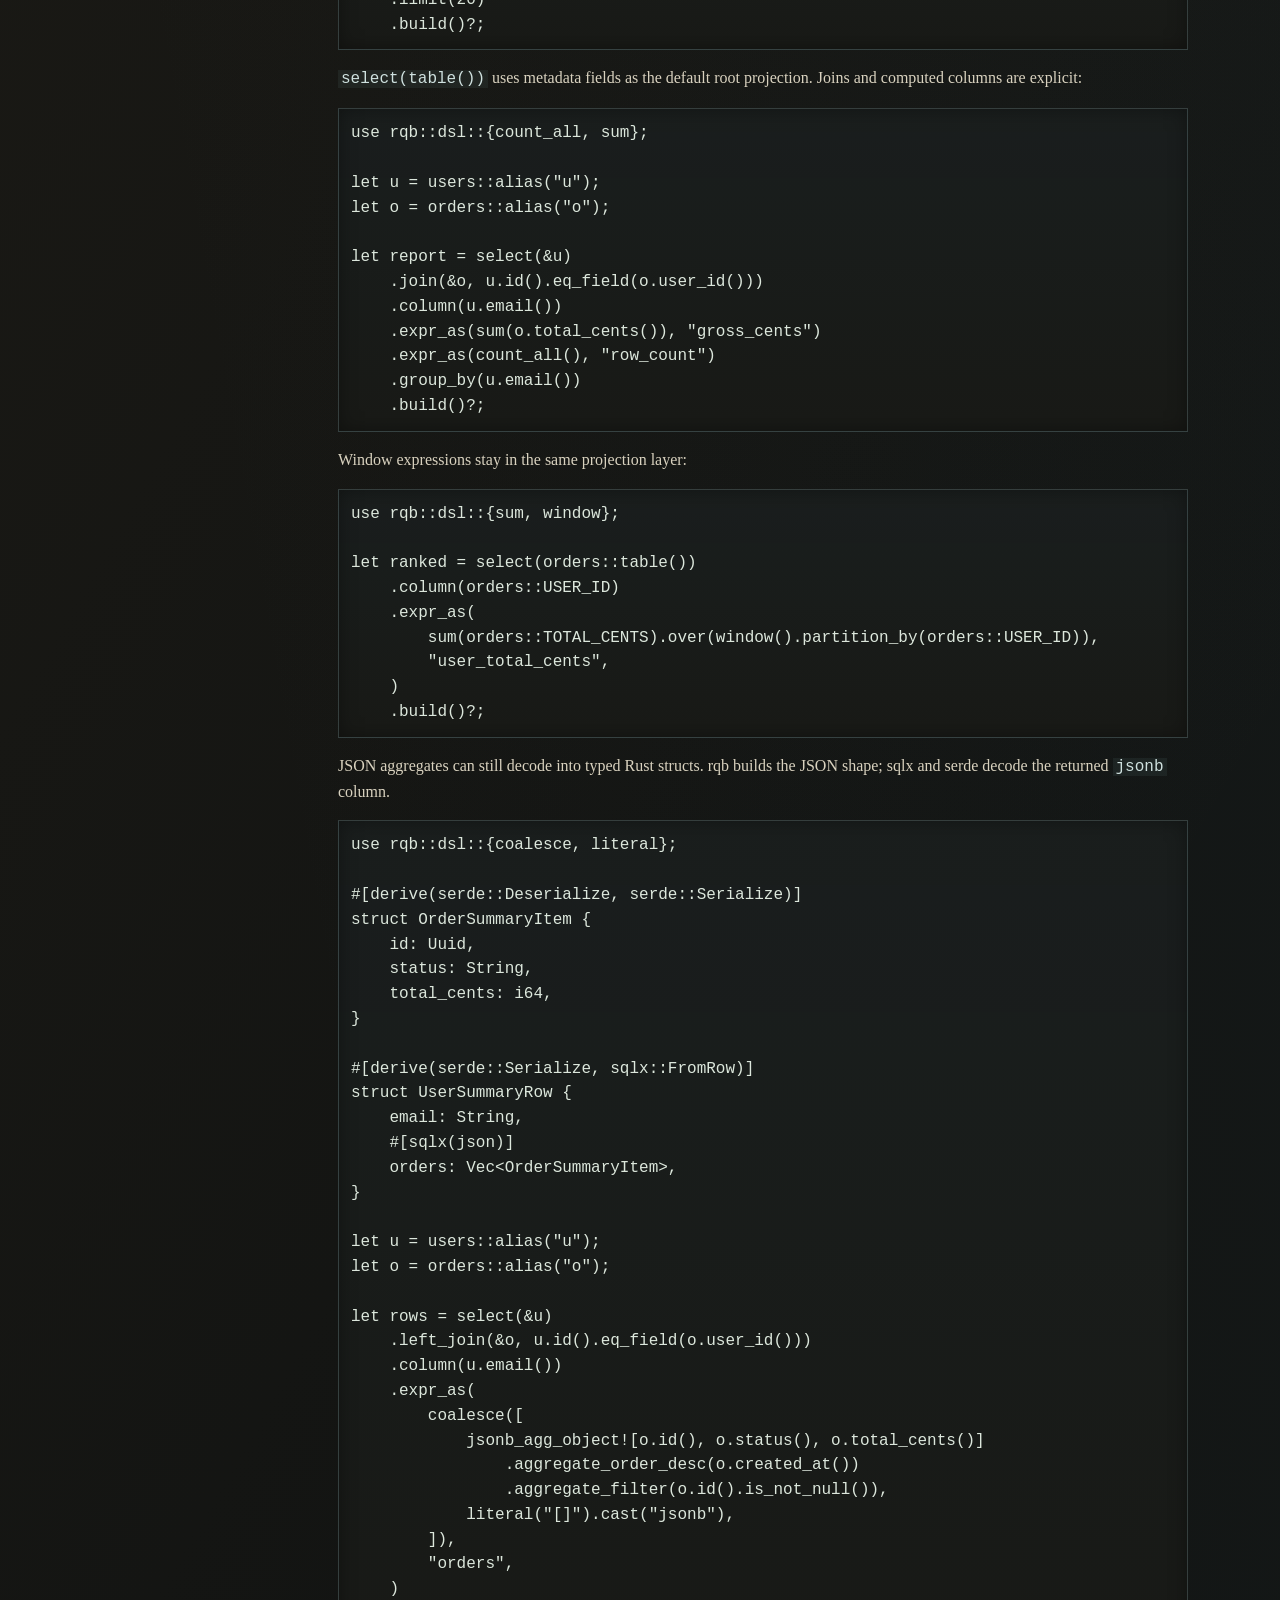
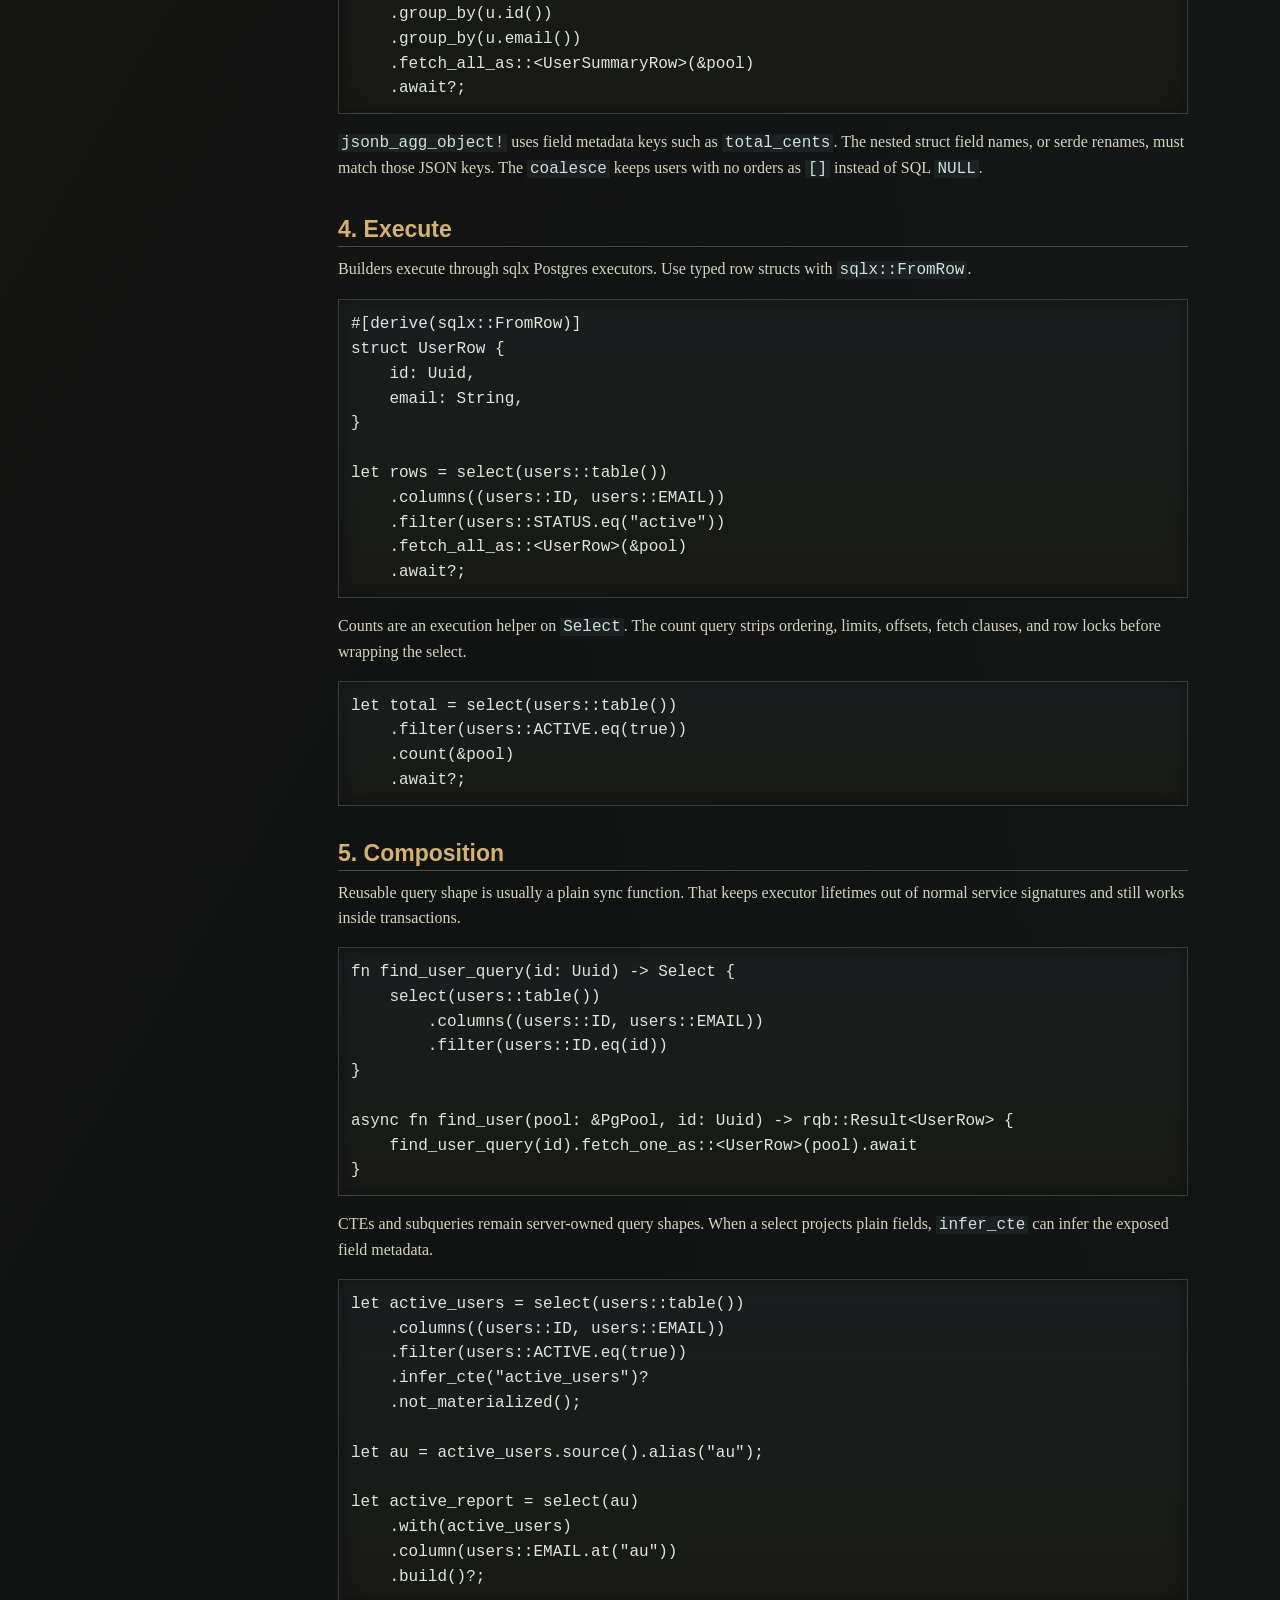
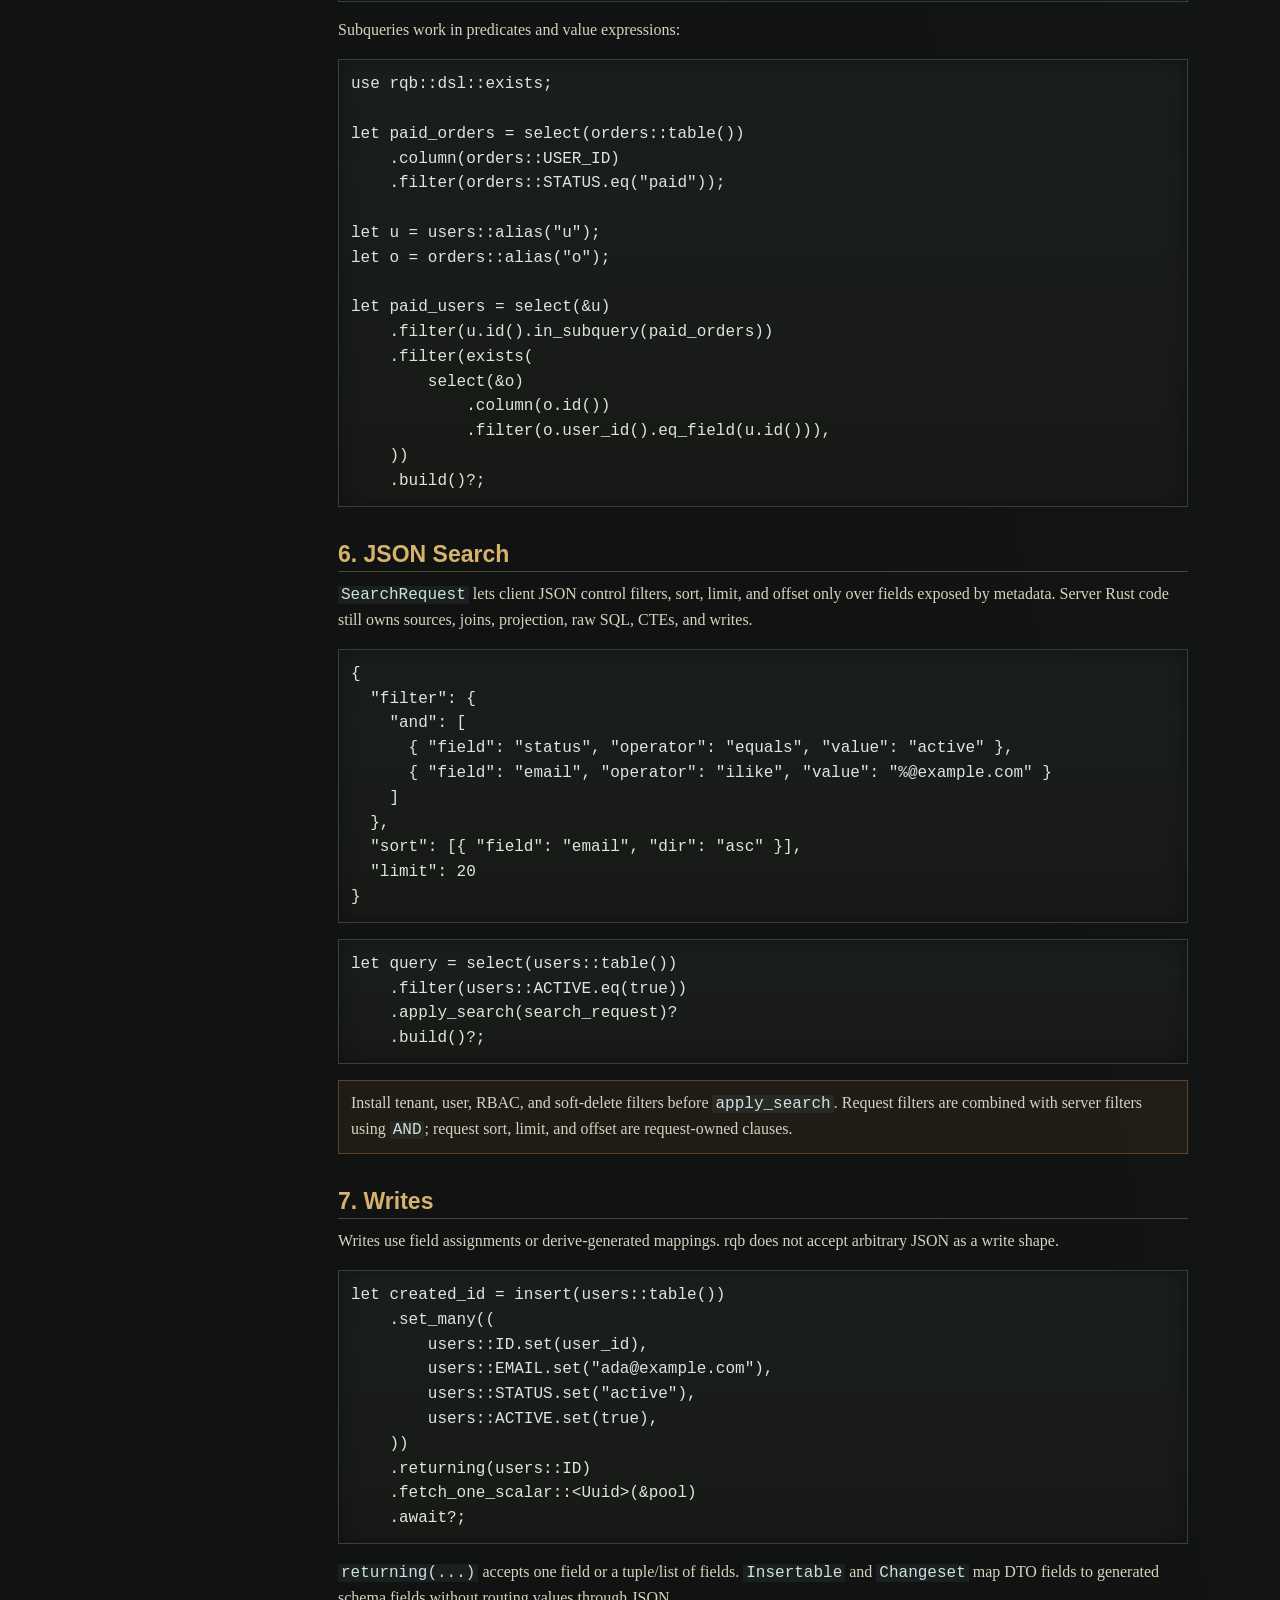
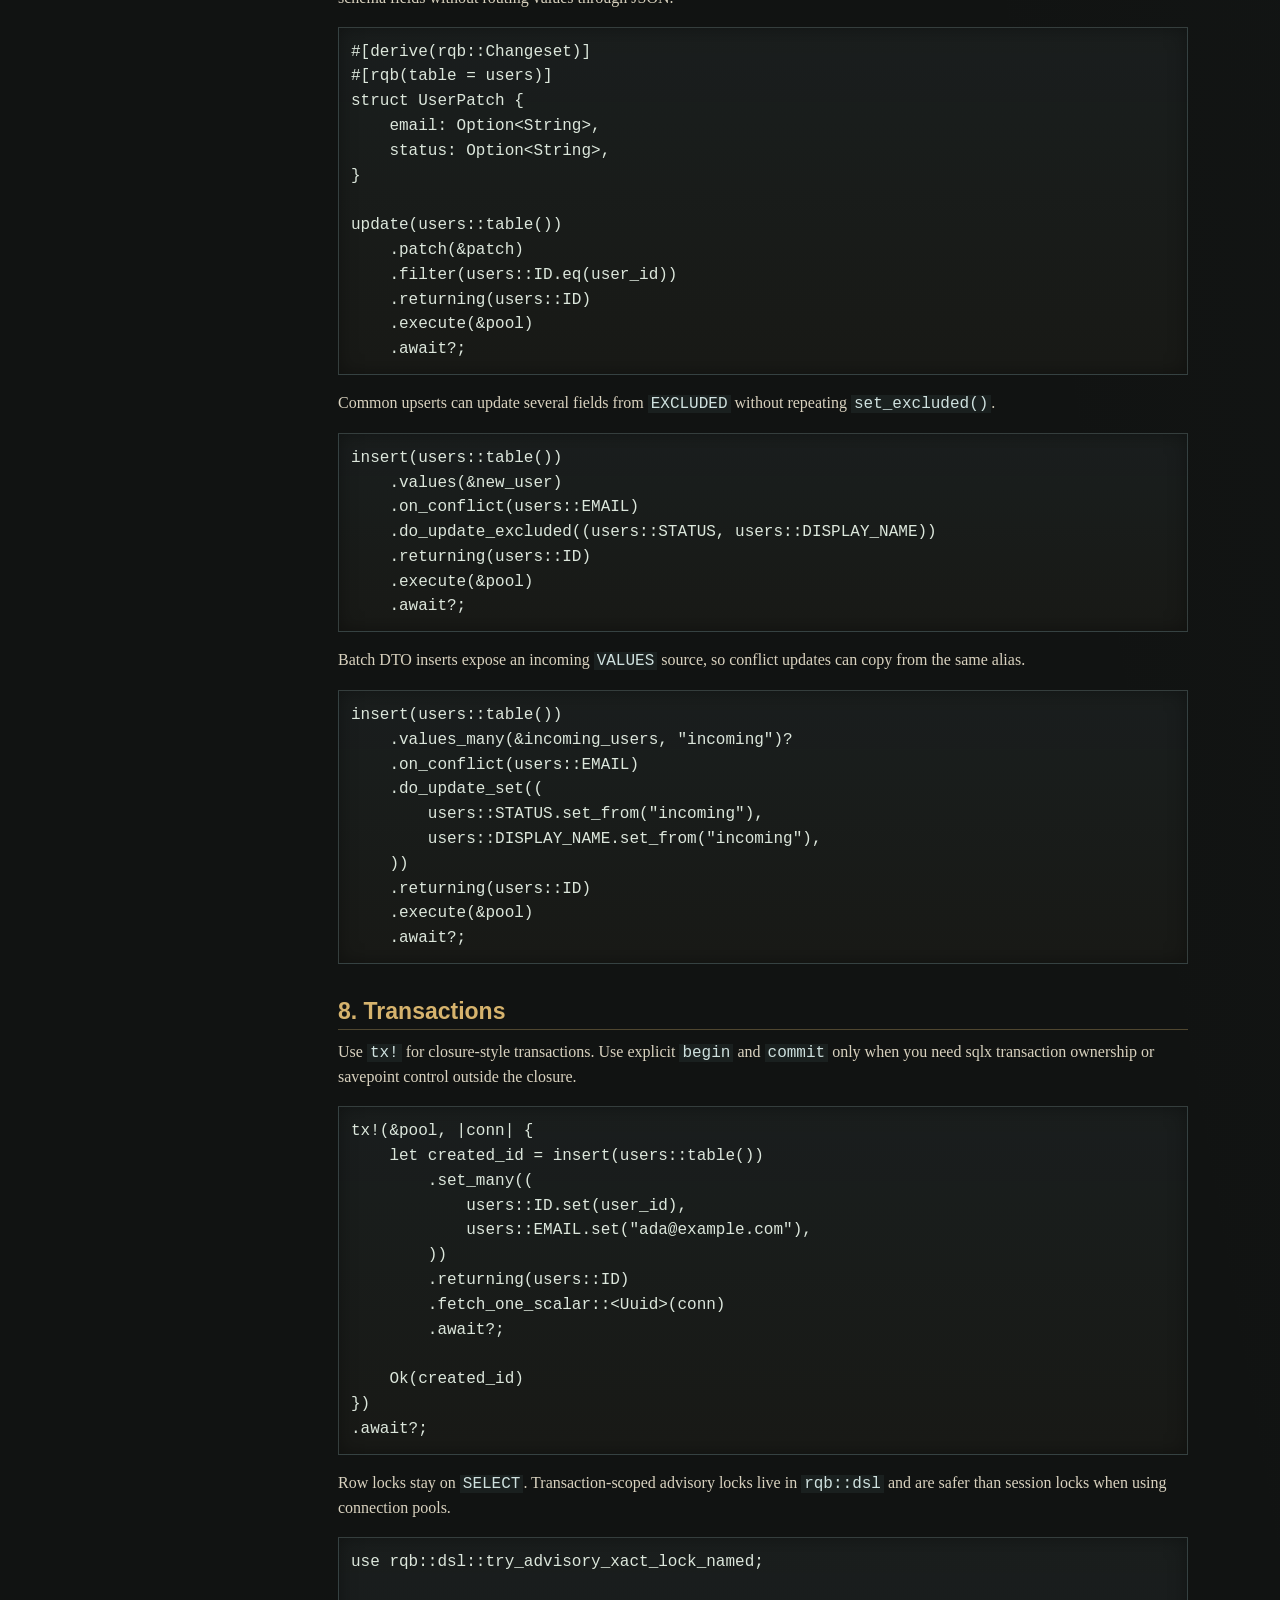
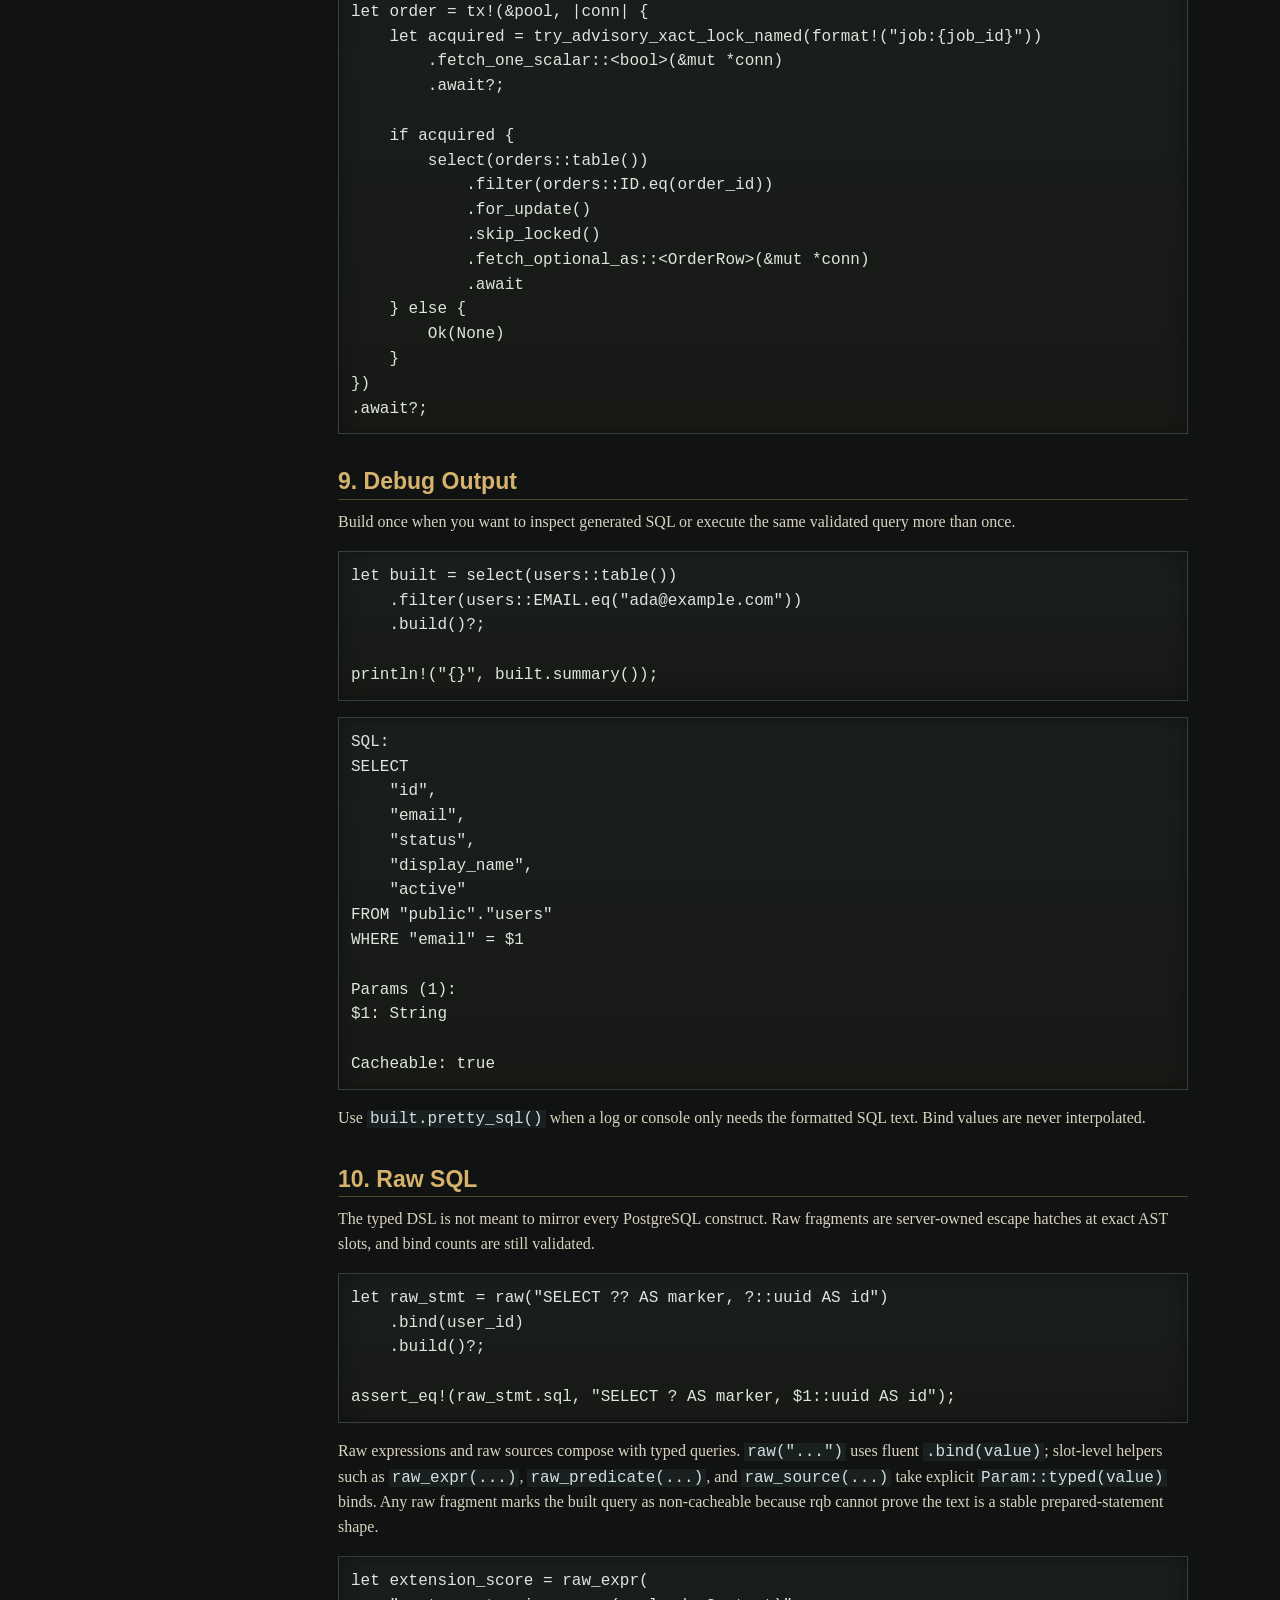
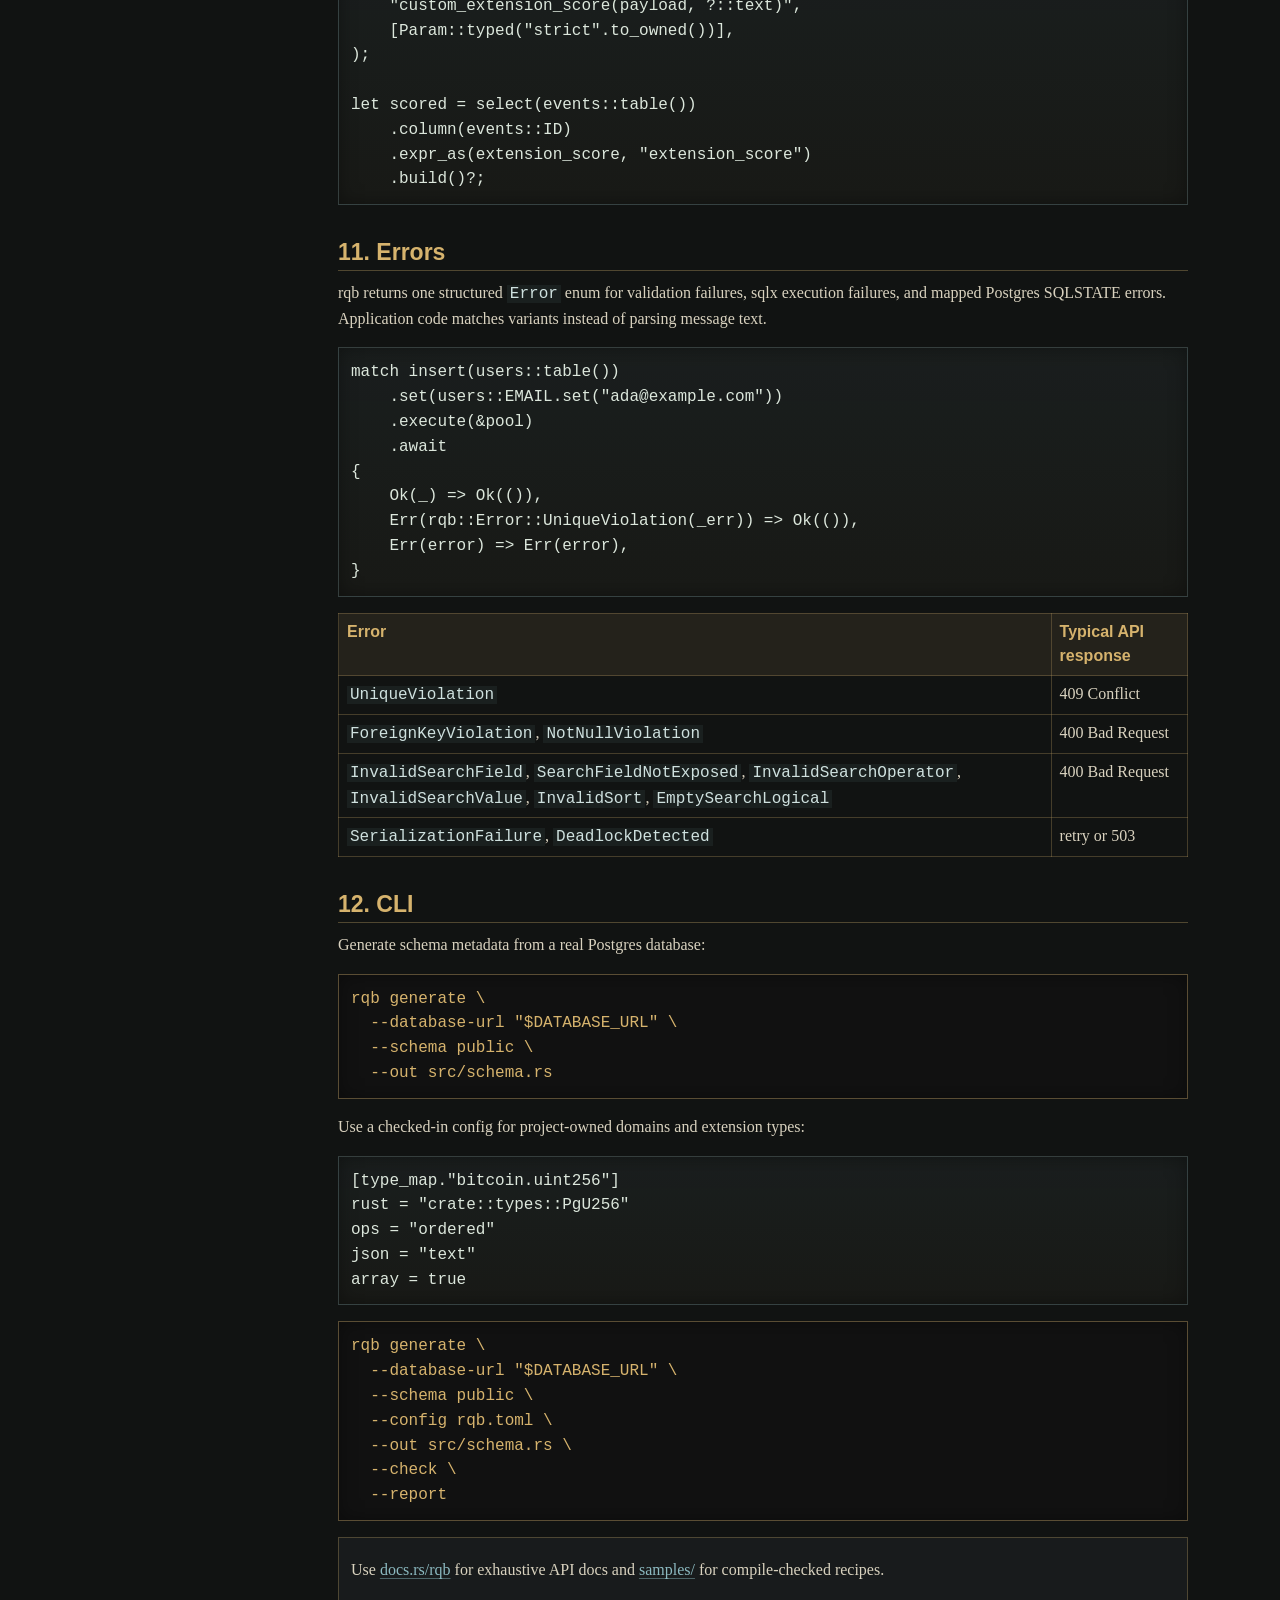
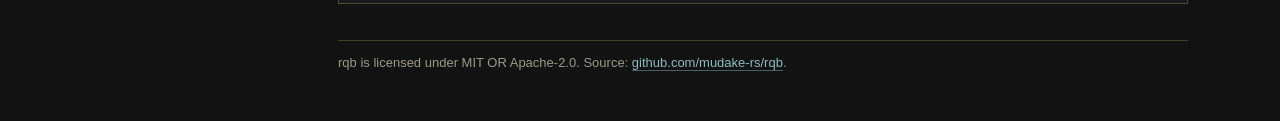
==== commit b7d19e02: "feat: accept tuple fields in write returning - reuse IntoColumns across DML returning builders - sho" ====
--- a/docs/tutorial.html
+++ b/docs/tutorial.html
@@ -275,7 +275,7 @@
     .fetch_one_scalar::&lt;Uuid&gt;(&amp;pool)
     .await?;</code></pre>
 
-      <p><code>Insertable</code> and <code>Changeset</code> map DTO fields to generated schema fields without routing values through JSON.</p>
+      <p><code>returning(...)</code> accepts one field or a tuple/list of fields. <code>Insertable</code> and <code>Changeset</code> map DTO fields to generated schema fields without routing values through JSON.</p>
 
       <pre><code>#[derive(rqb::Changeset)]
 #[rqb(table = users)]
@@ -373,7 +373,7 @@
 WHERE "email" = $1
 
 Params (1):
-$1: alloc::string::String
+$1: String
 
 Cacheable: true</code></pre>
 
@@ -388,7 +388,7 @@
 
 assert_eq!(raw_stmt.sql, "SELECT ? AS marker, $1::uuid AS id");</code></pre>
 
-      <p>Raw expressions and raw sources compose with typed queries. Any raw fragment marks the built query as non-cacheable because rqb cannot prove the text is a stable prepared-statement shape.</p>
+      <p>Raw expressions and raw sources compose with typed queries. <code>raw("...")</code> uses fluent <code>.bind(value)</code>; slot-level helpers such as <code>raw_expr(...)</code>, <code>raw_predicate(...)</code>, and <code>raw_source(...)</code> take explicit <code>Param::typed(value)</code> binds. Any raw fragment marks the built query as non-cacheable because rqb cannot prove the text is a stable prepared-statement shape.</p>
 
       <pre><code>let extension_score = raw_expr(
     "custom_extension_score(payload, ?::text)",
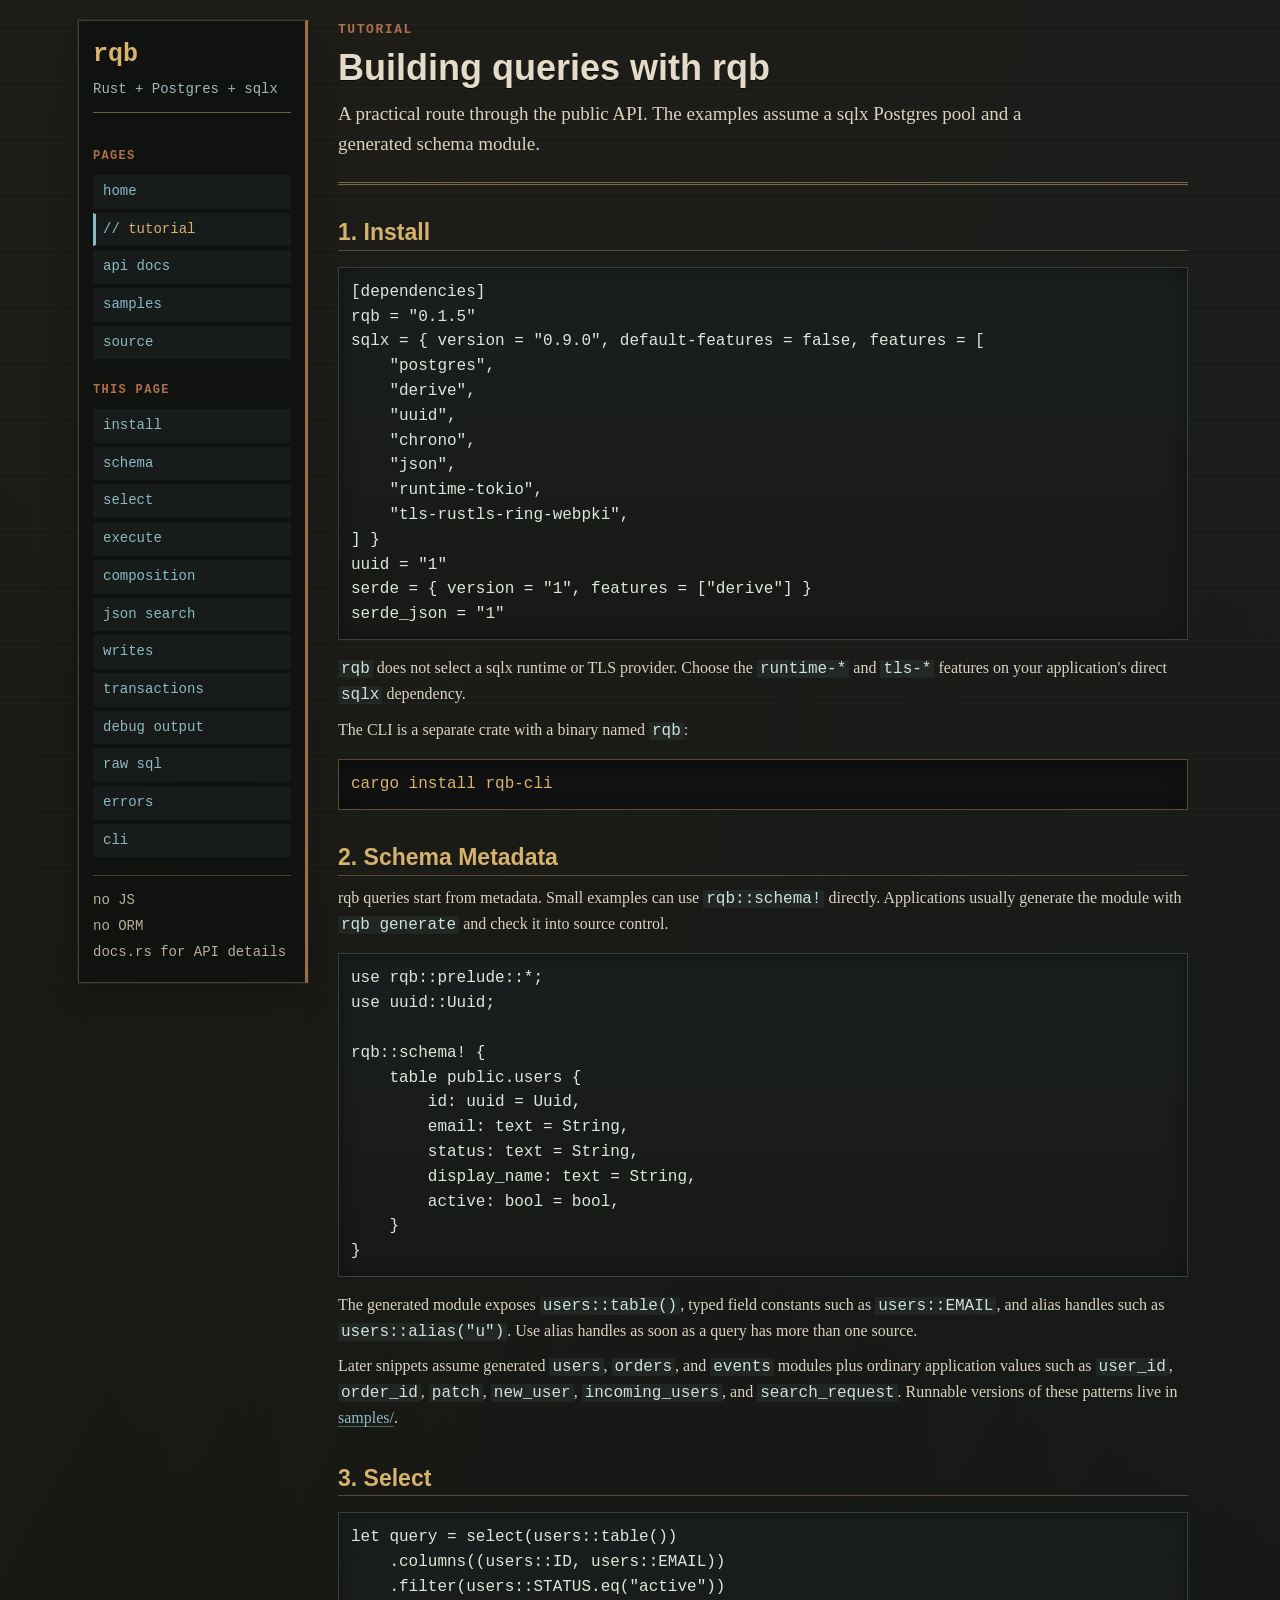
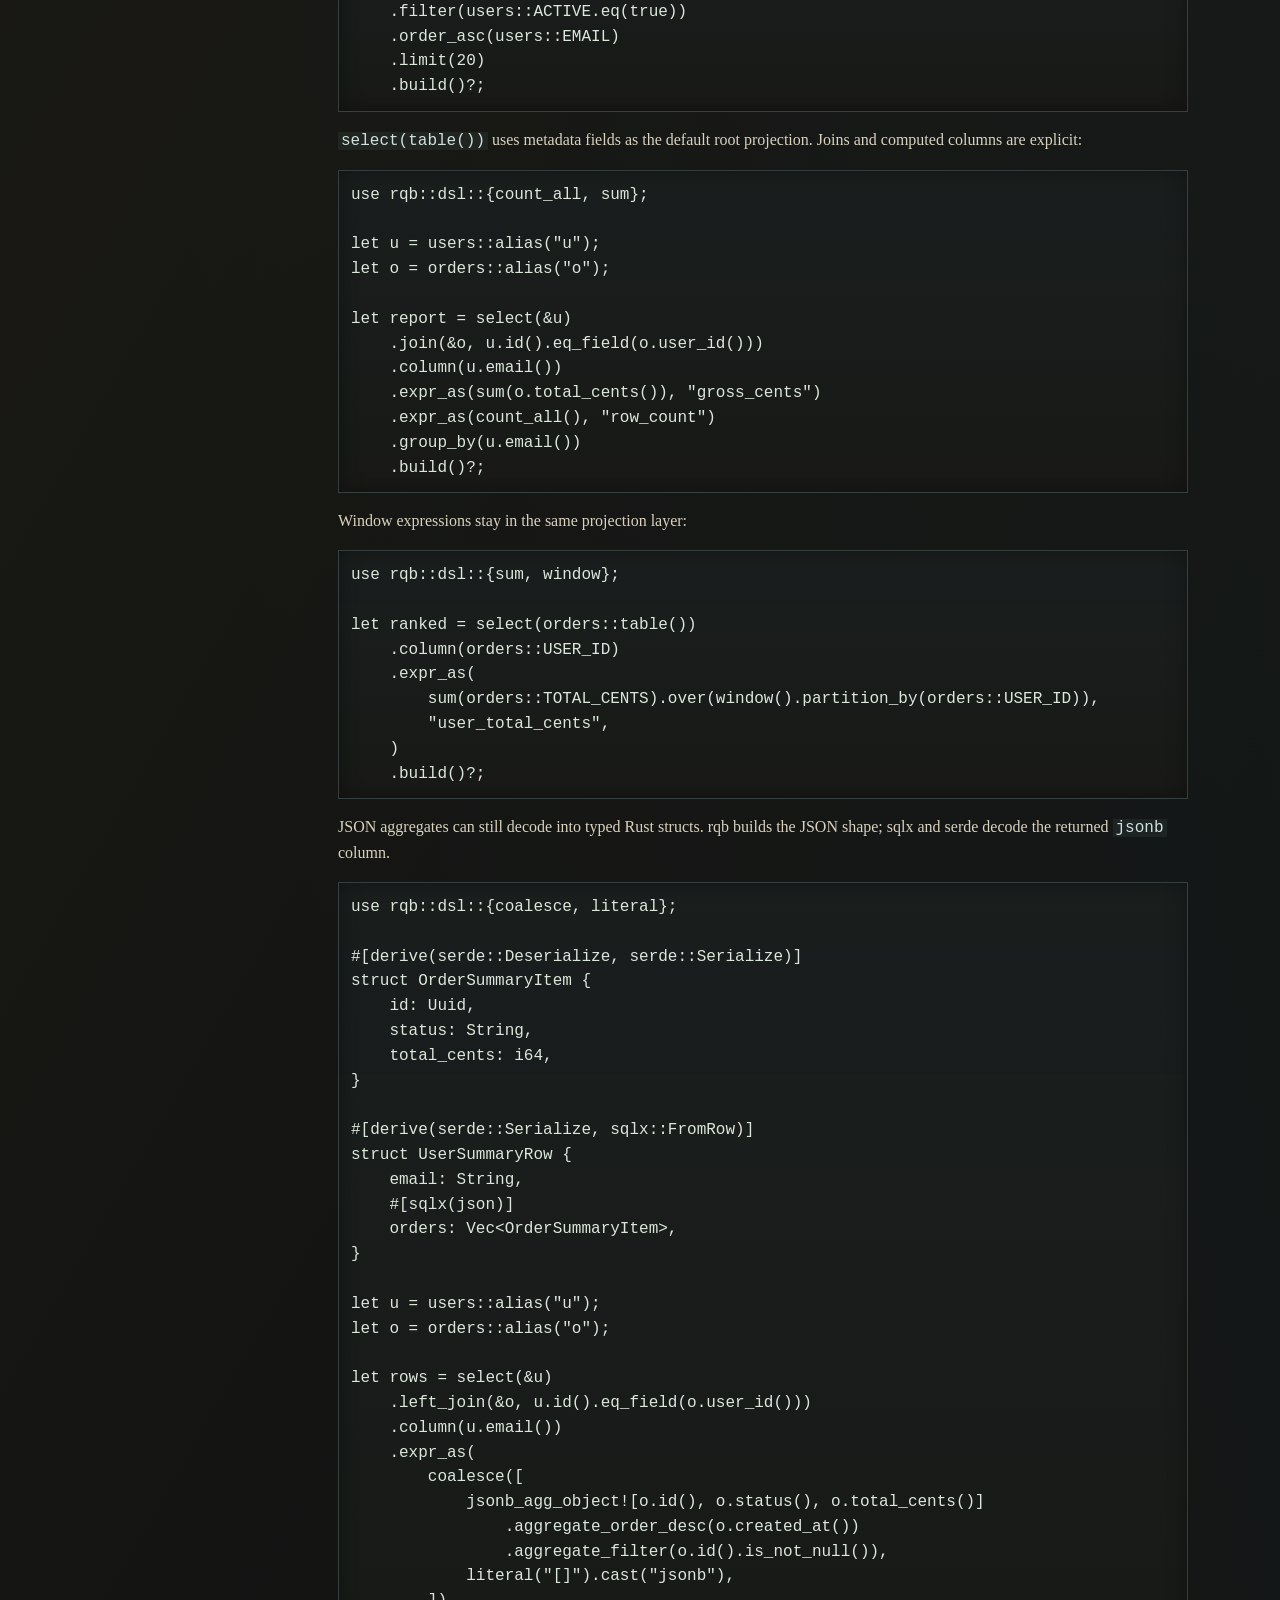
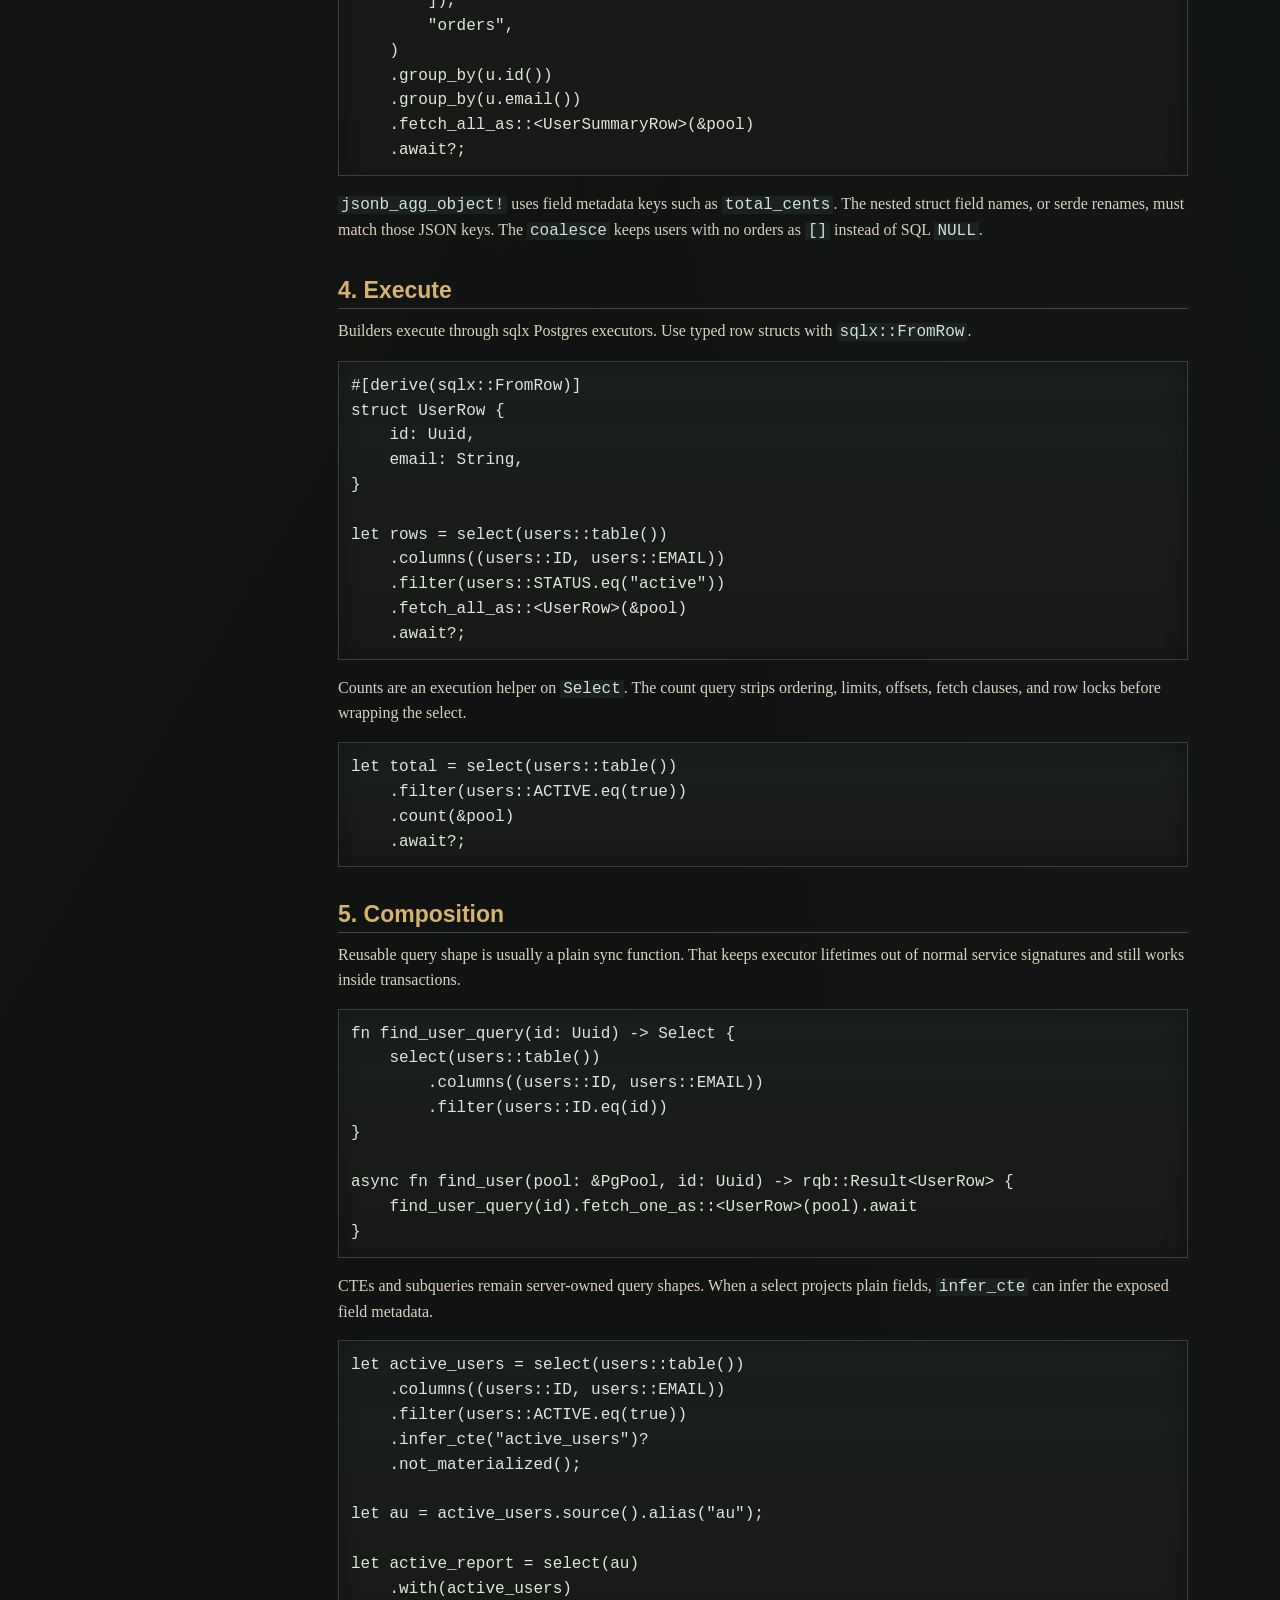
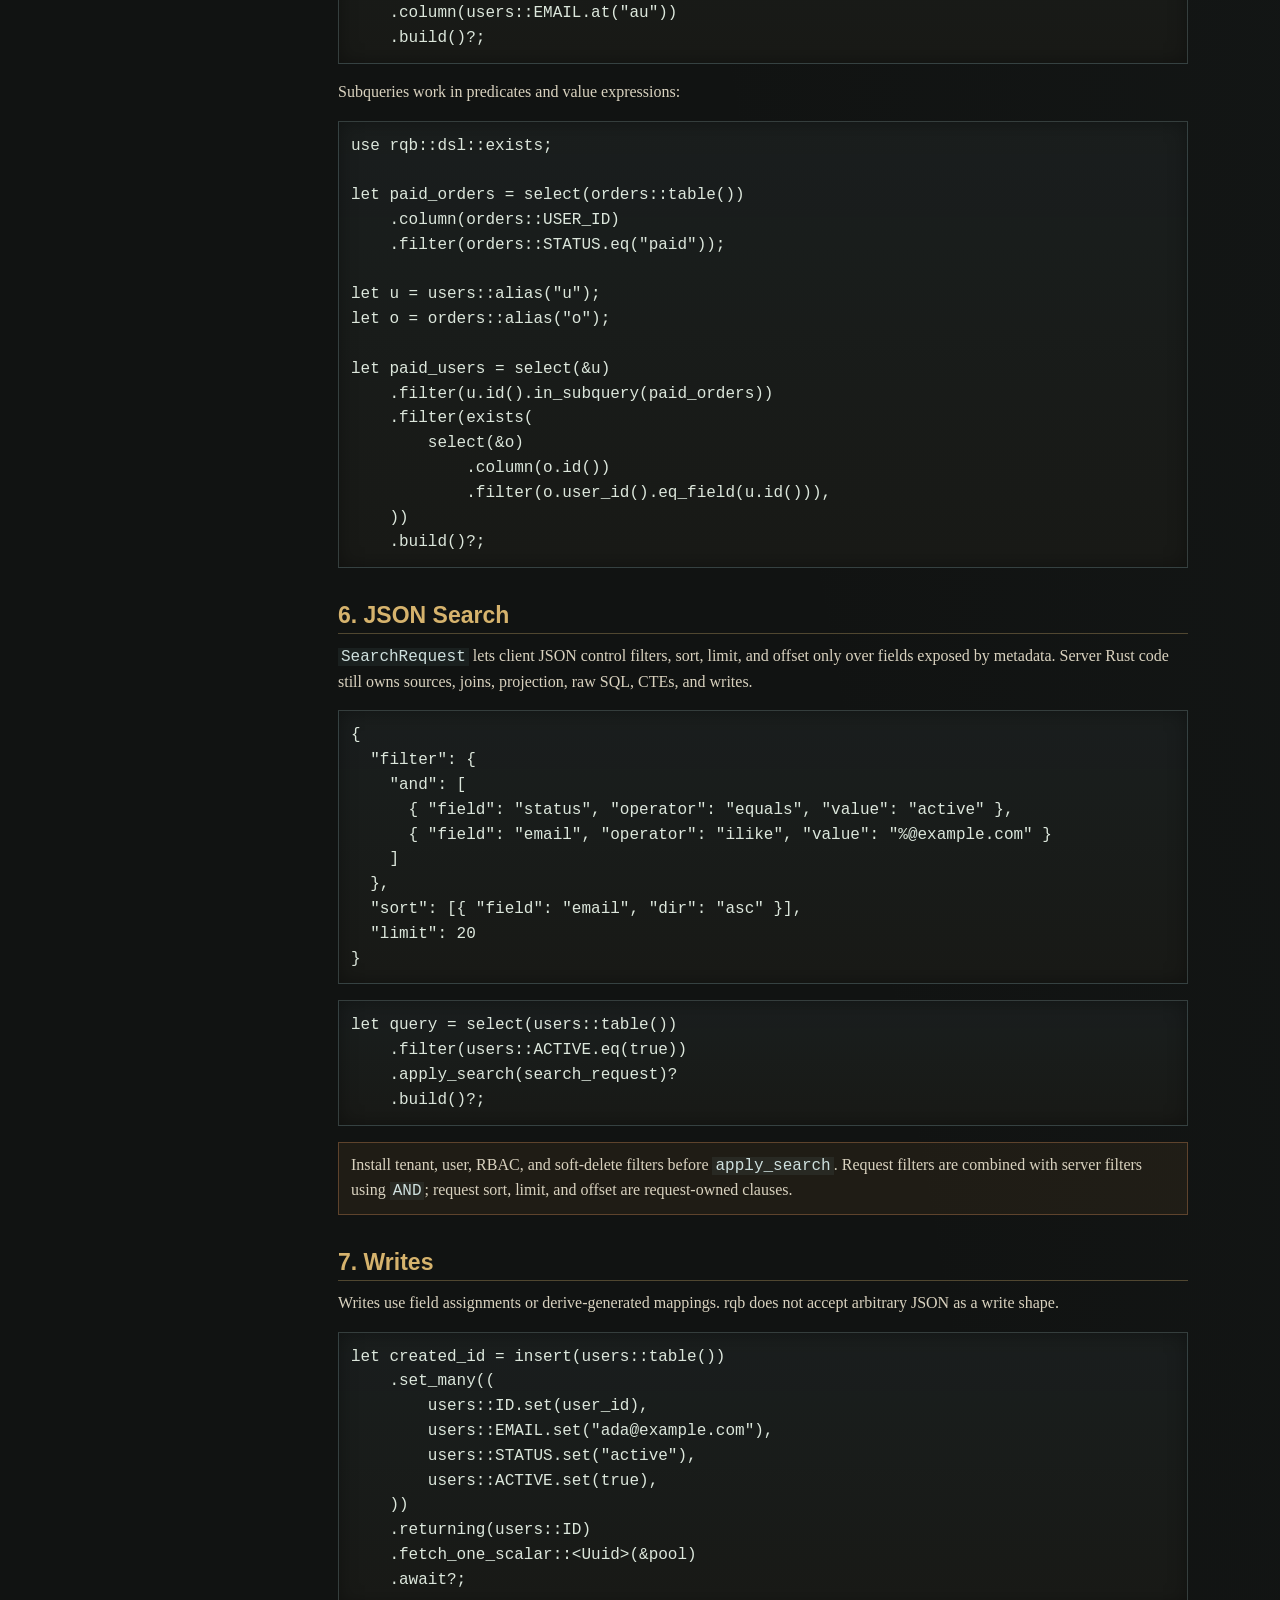
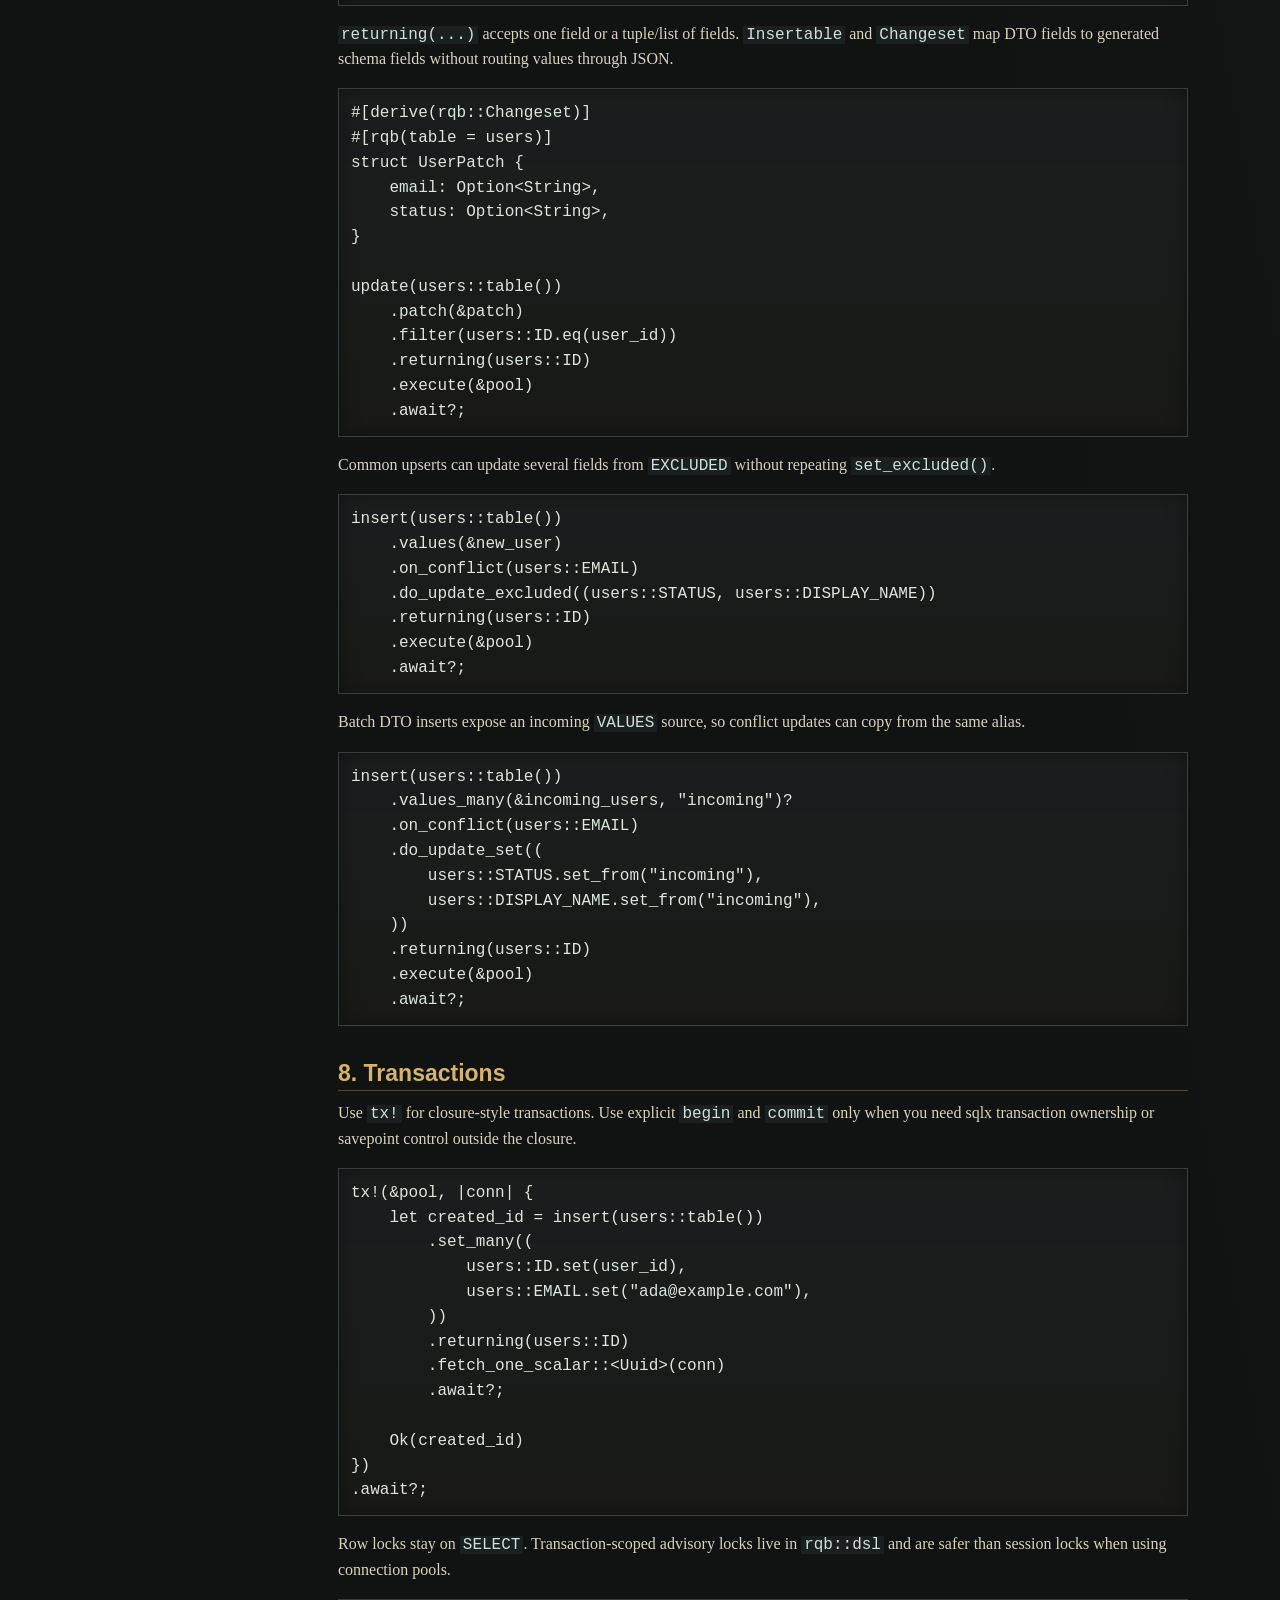
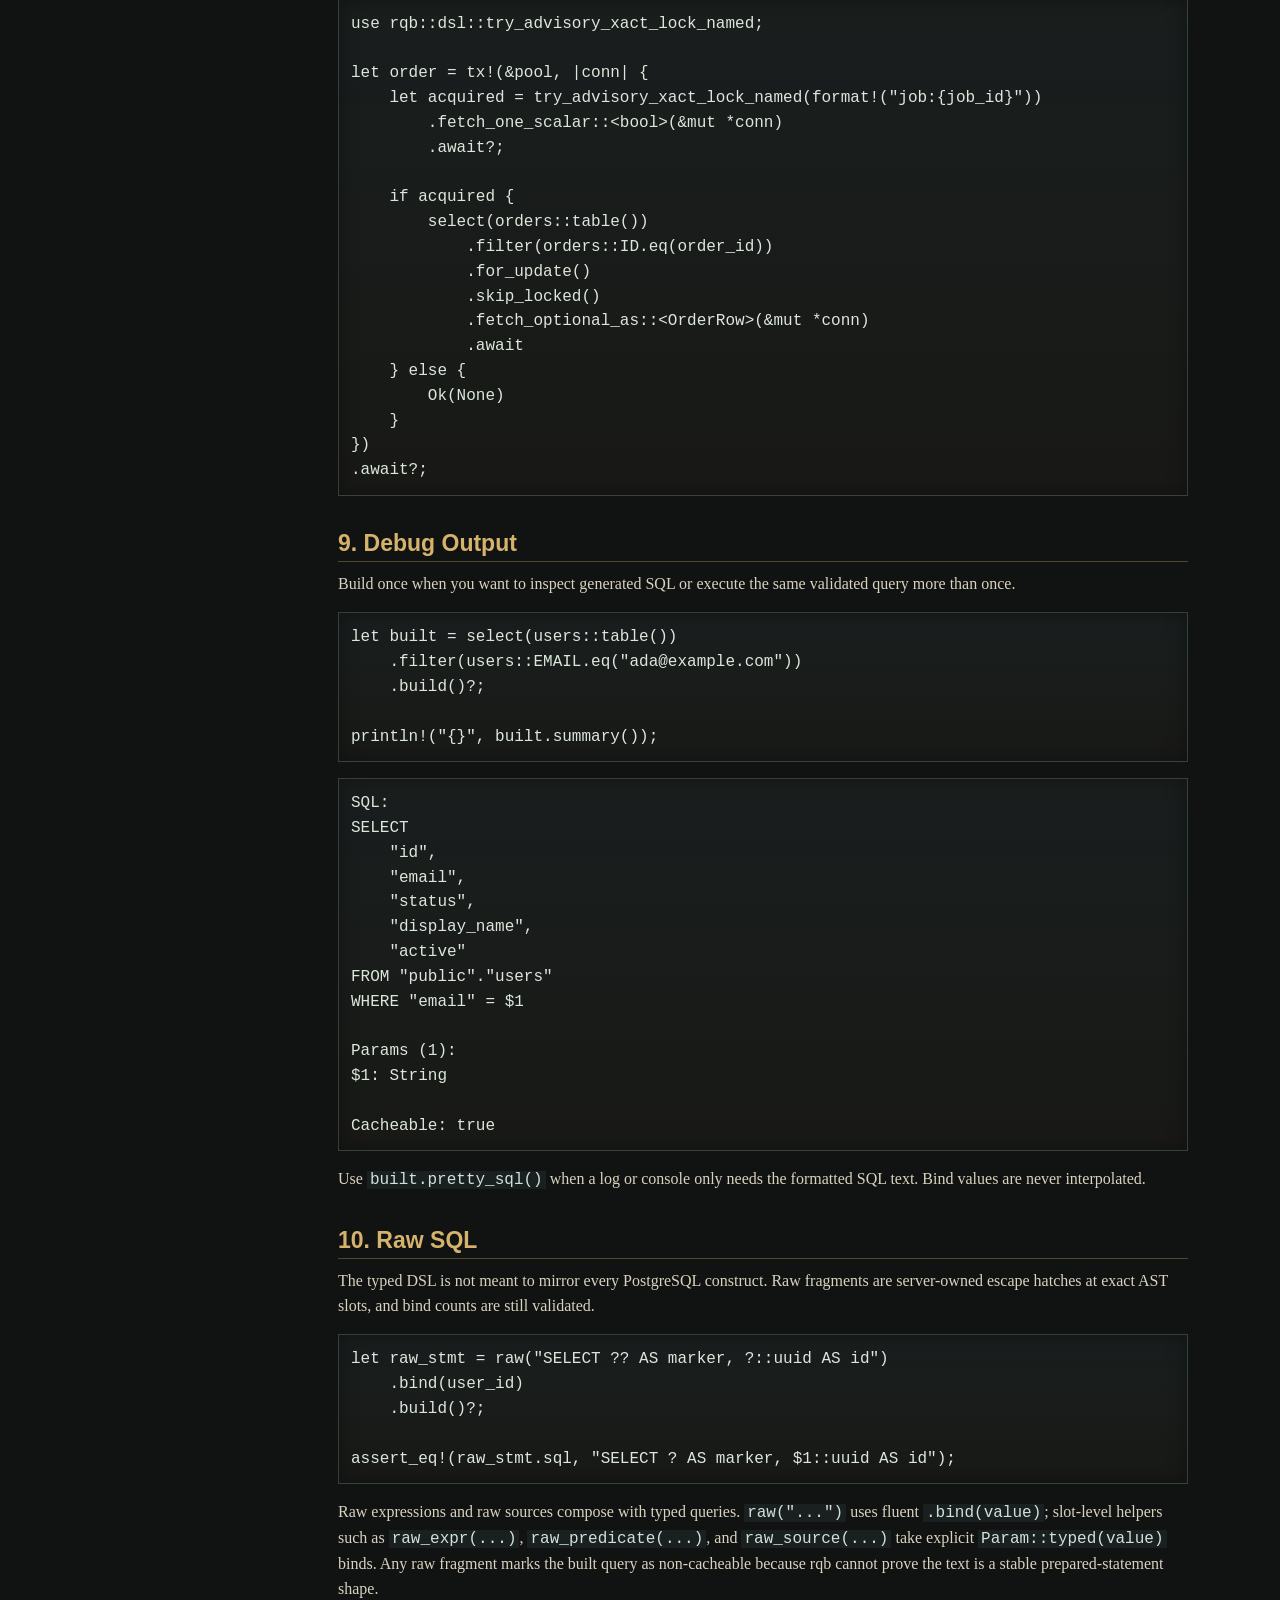
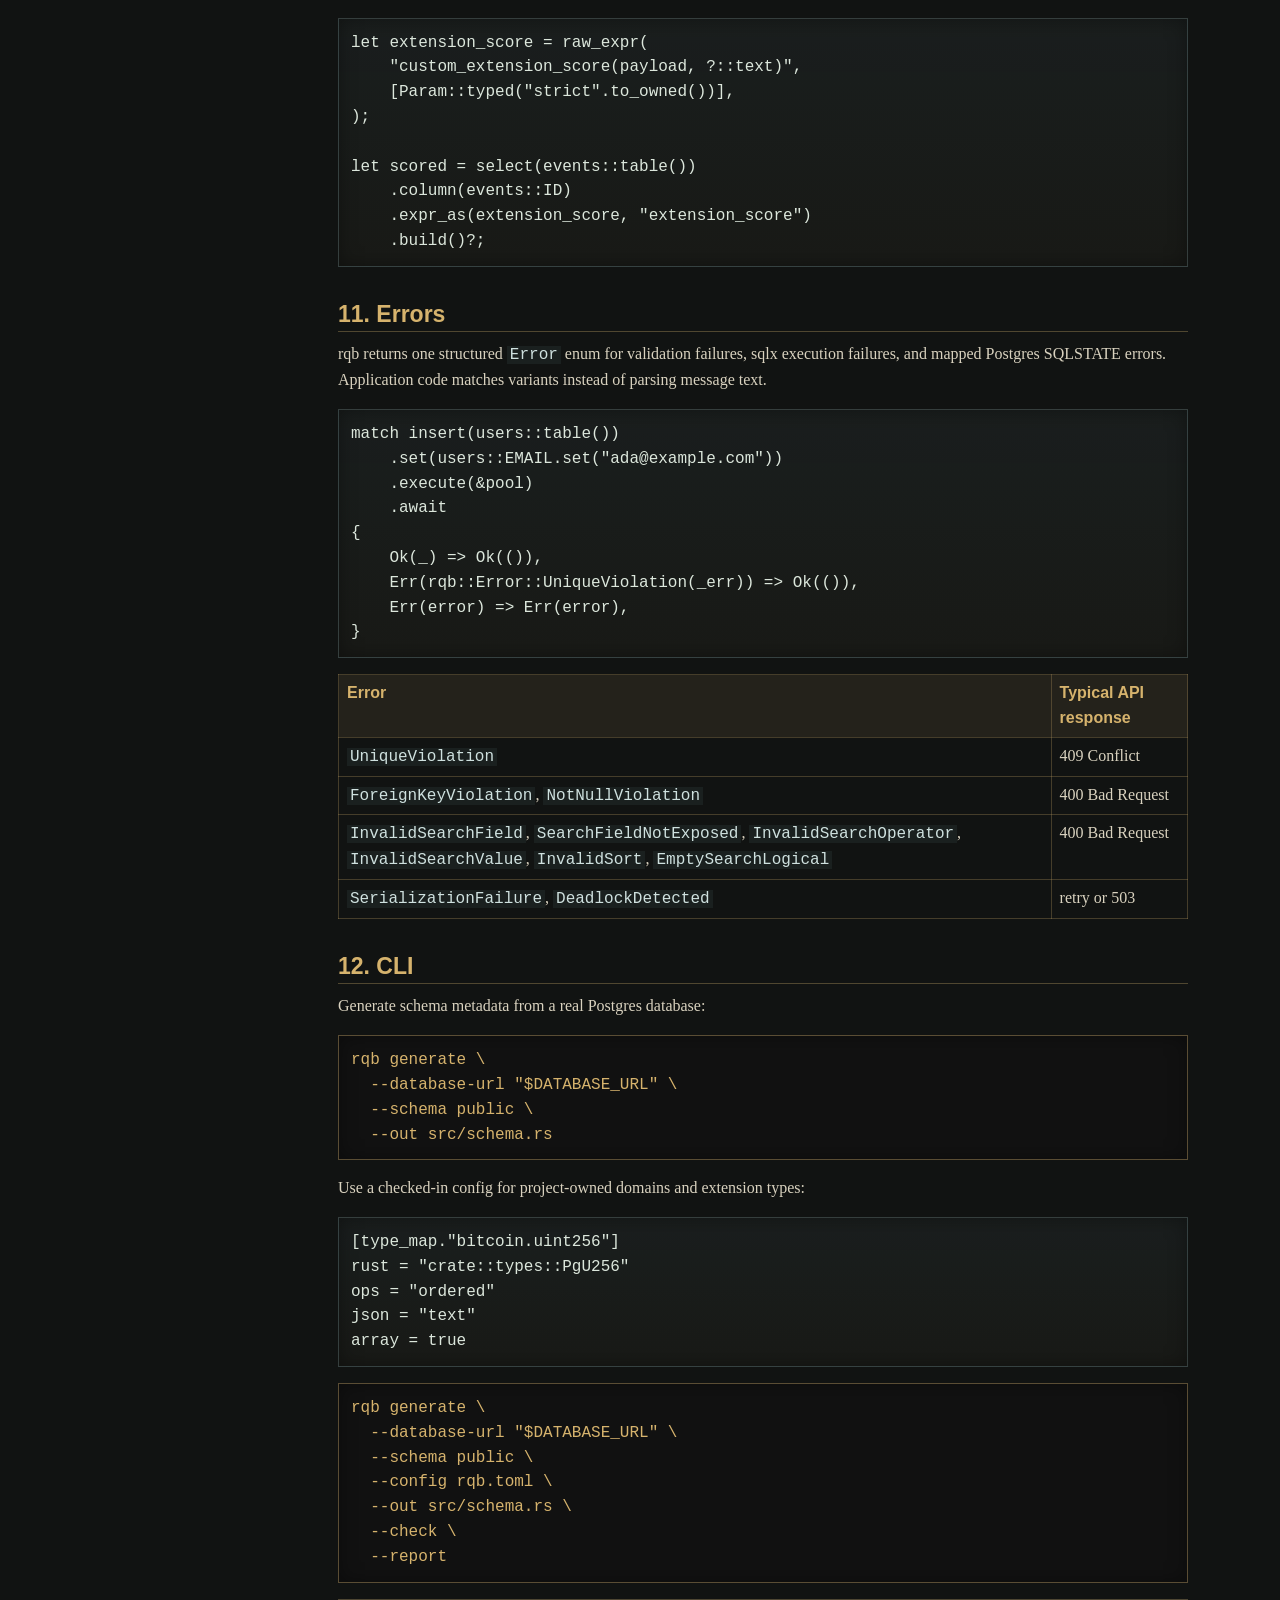
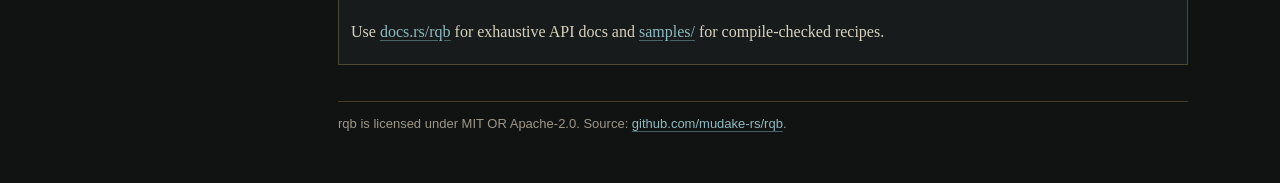
==== commit ebbfa906: "fix: let consumers choose sqlx runtime and TLS - Remove runtime/TLS from rqb's shared sqlx feature s" ====
--- a/docs/tutorial.html
+++ b/docs/tutorial.html
@@ -55,19 +55,21 @@
 
       <h2 id="install">1. Install</h2>
       <pre><code>[dependencies]
-rqb = "0.1.4"
-sqlx = { version = "0.9.0", features = [
+rqb = "0.1.5"
+sqlx = { version = "0.9.0", default-features = false, features = [
     "postgres",
     "derive",
     "uuid",
     "chrono",
     "json",
     "runtime-tokio",
-    "tls-rustls",
+    "tls-rustls-ring-webpki",
 ] }
 uuid = "1"
 serde = { version = "1", features = ["derive"] }
 serde_json = "1"</code></pre>
+
+      <p><code>rqb</code> does not select a sqlx runtime or TLS provider. Choose the <code>runtime-*</code> and <code>tls-*</code> features on your application's direct <code>sqlx</code> dependency.</p>
 
       <p>The CLI is a separate crate with a binary named <code>rqb</code>:</p>
       <pre class="command"><code>cargo install rqb-cli</code></pre>
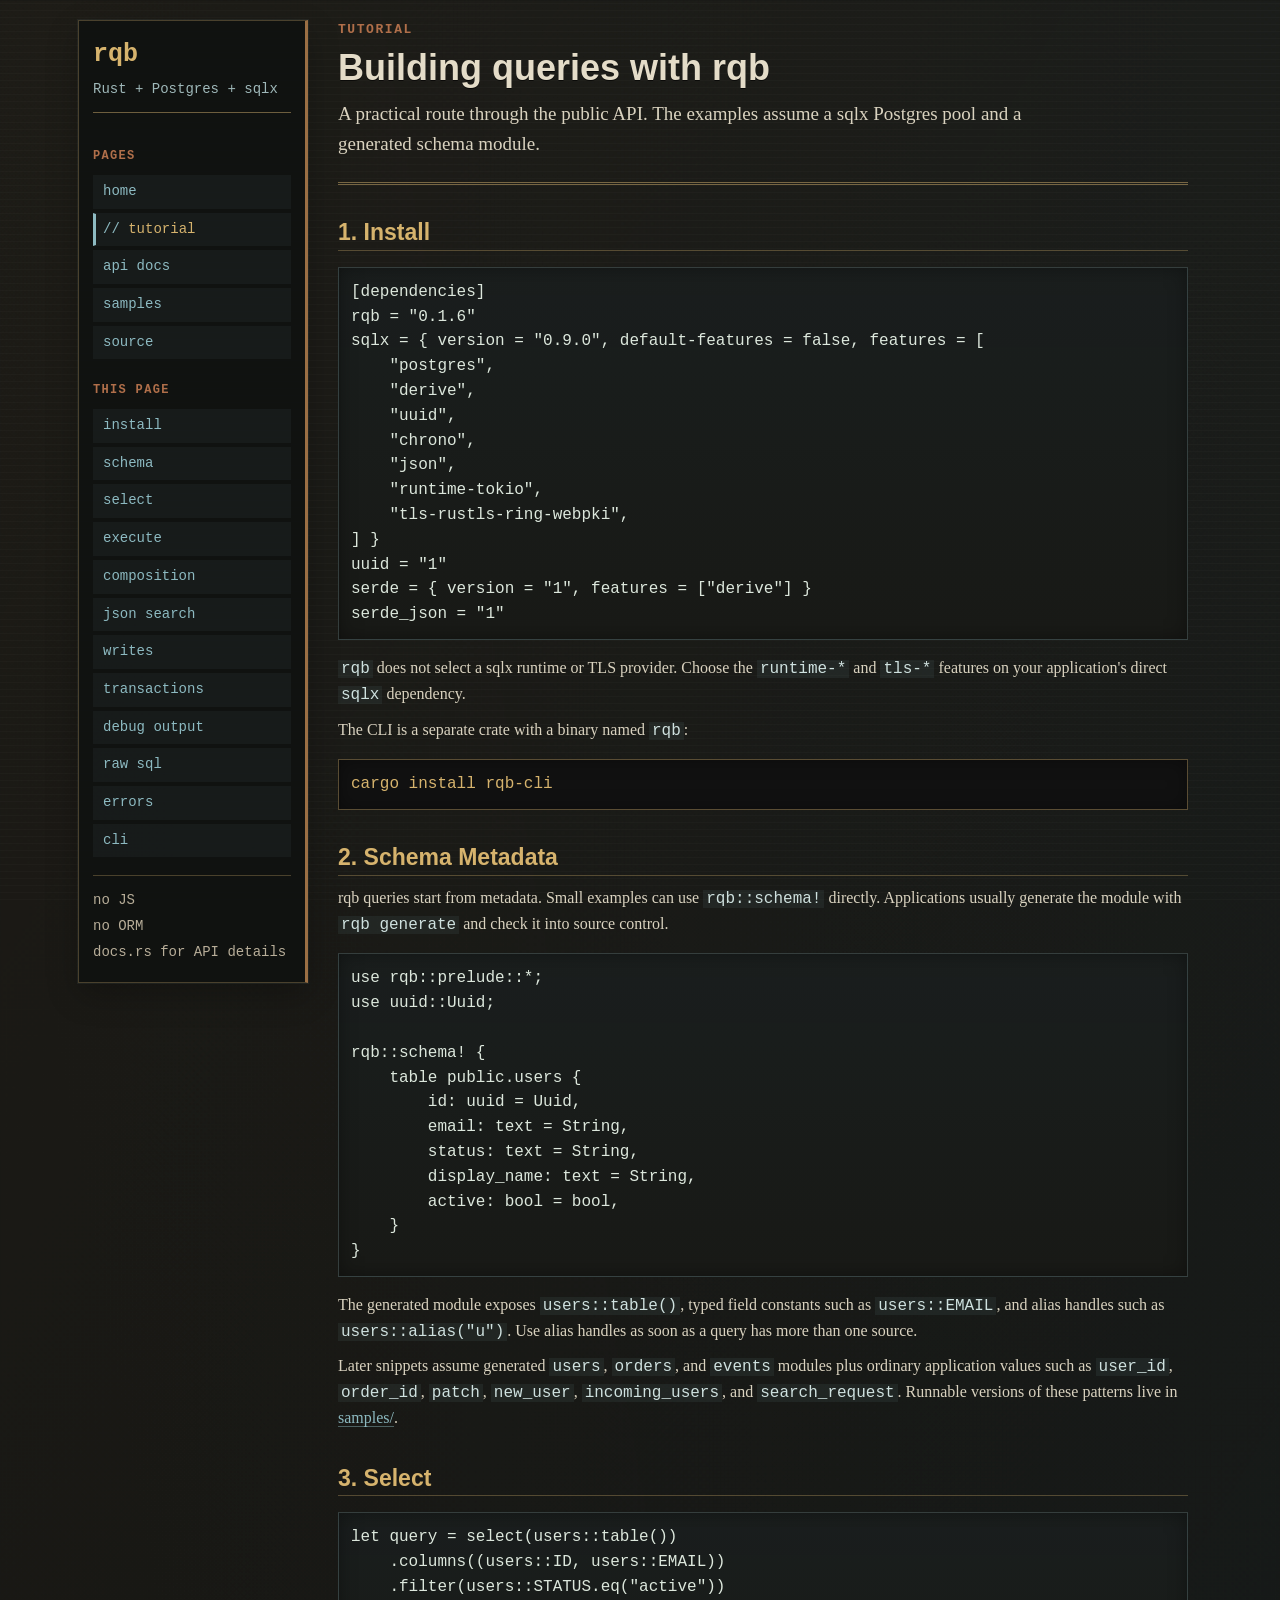
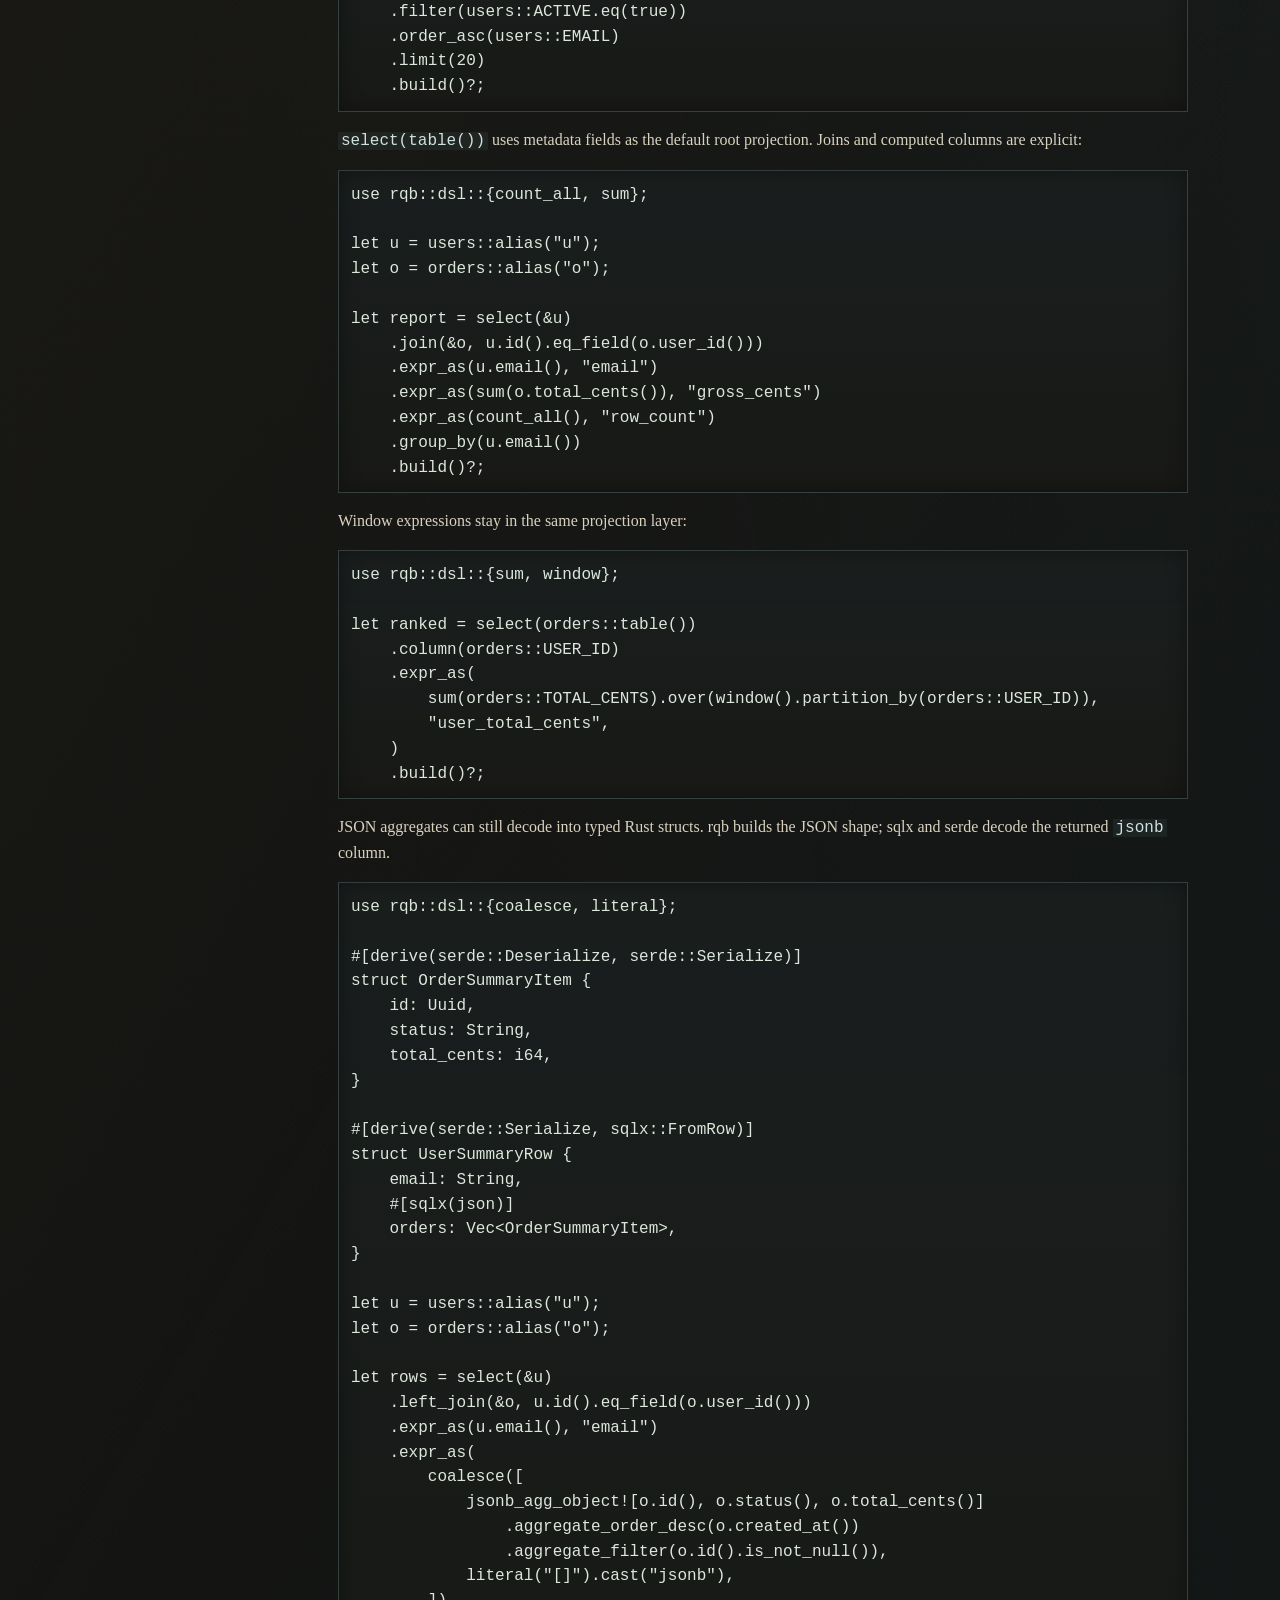
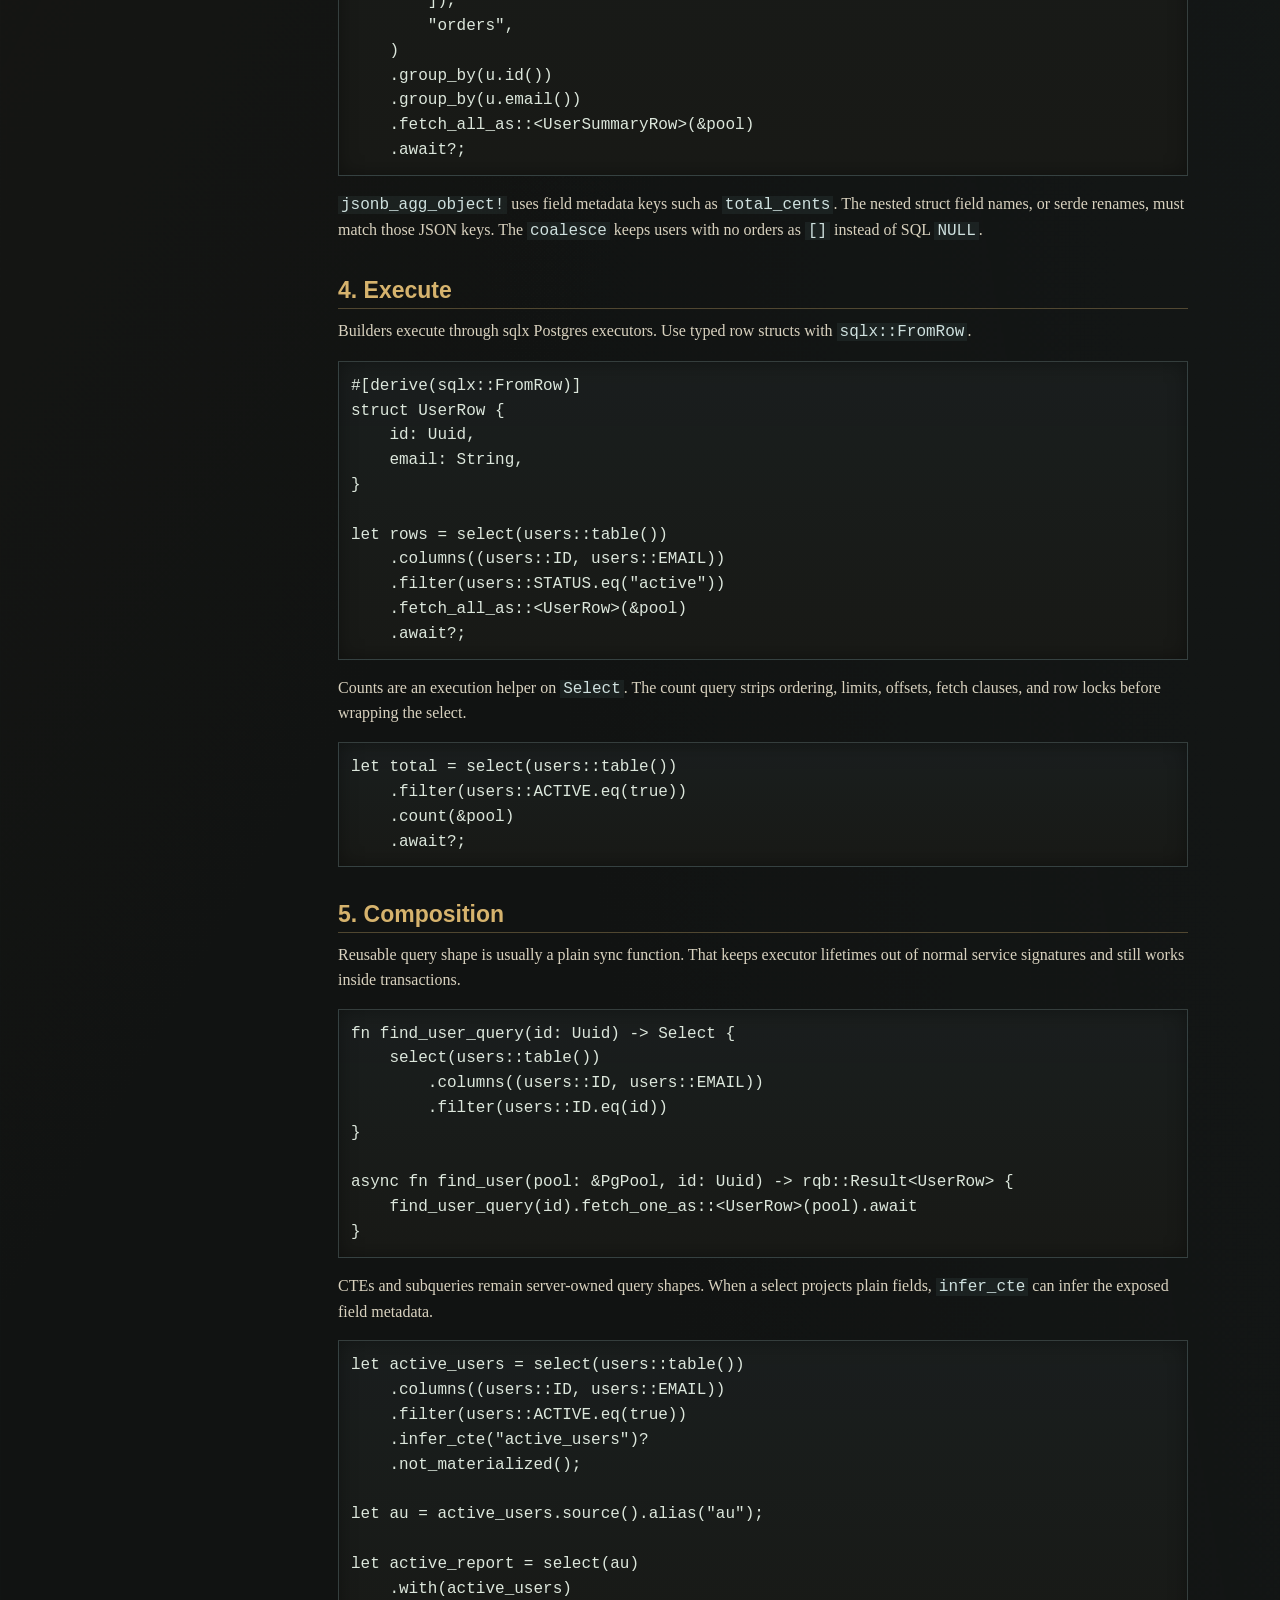
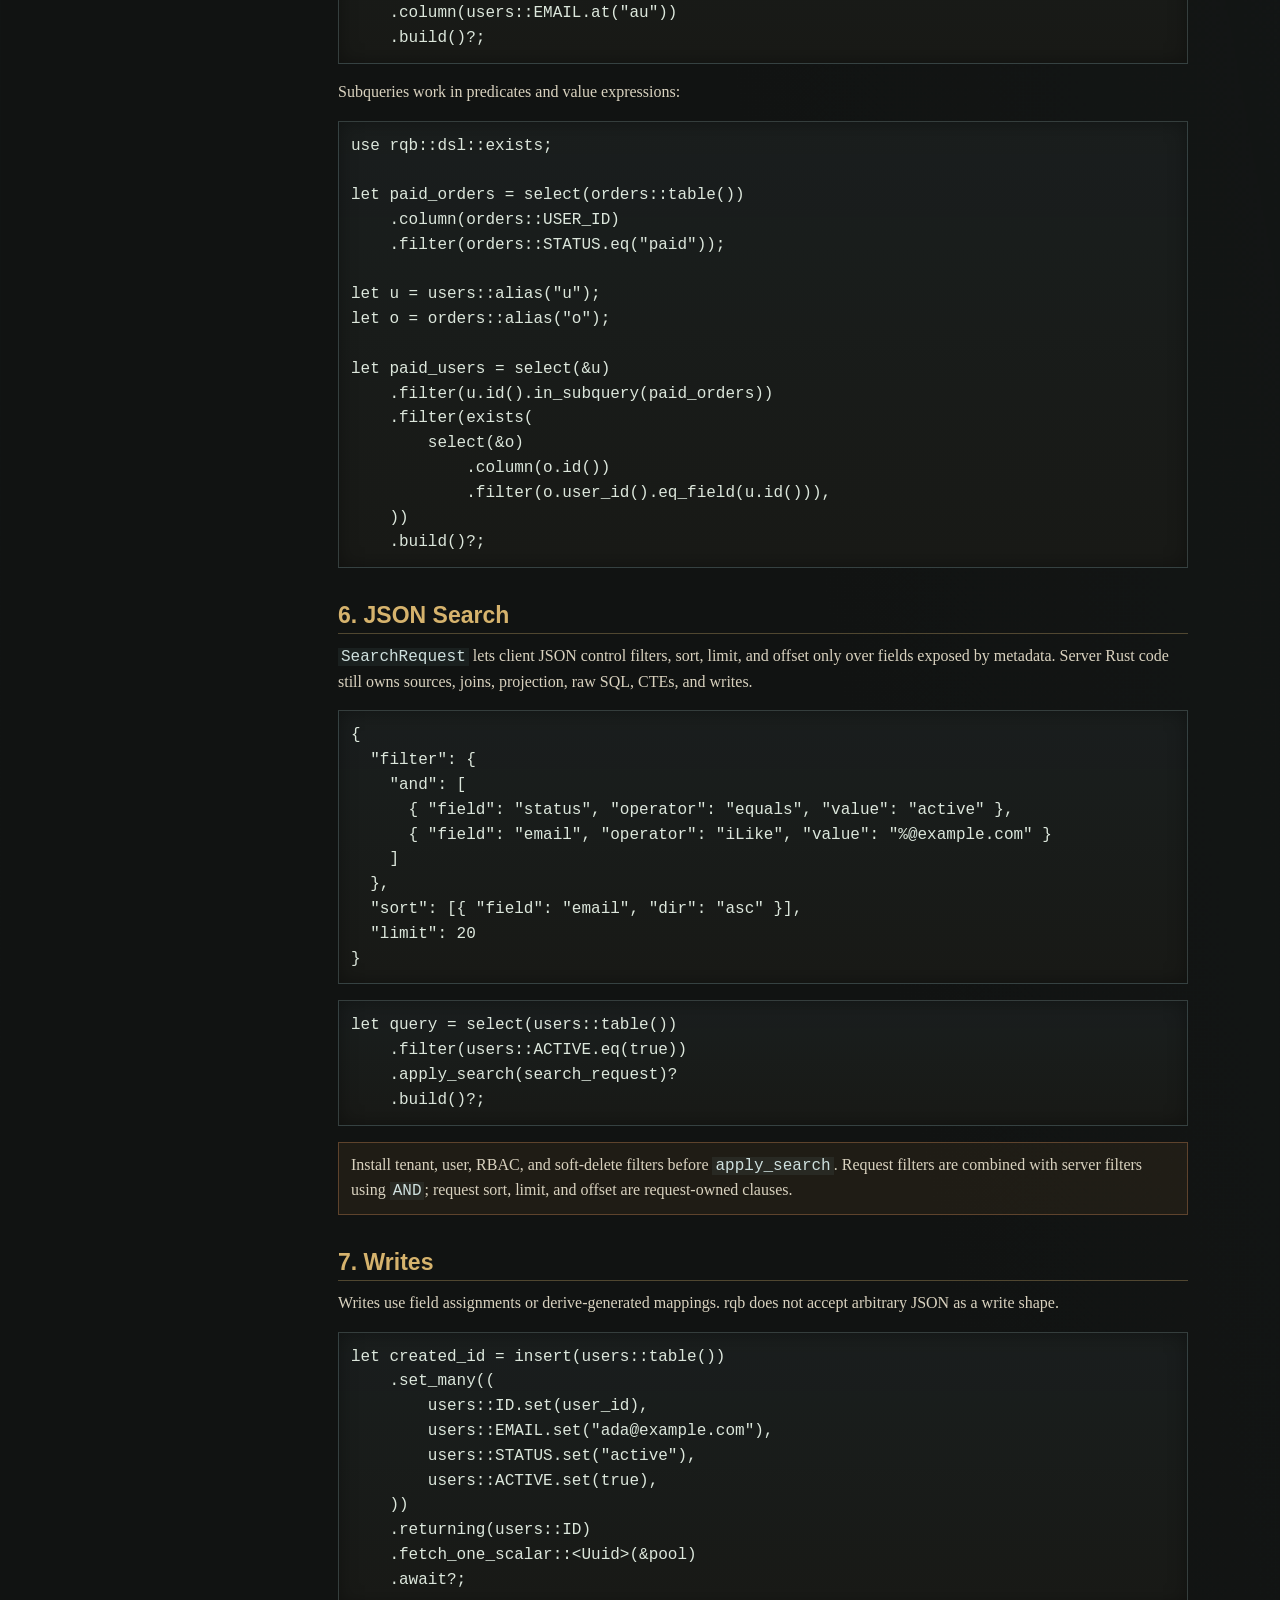
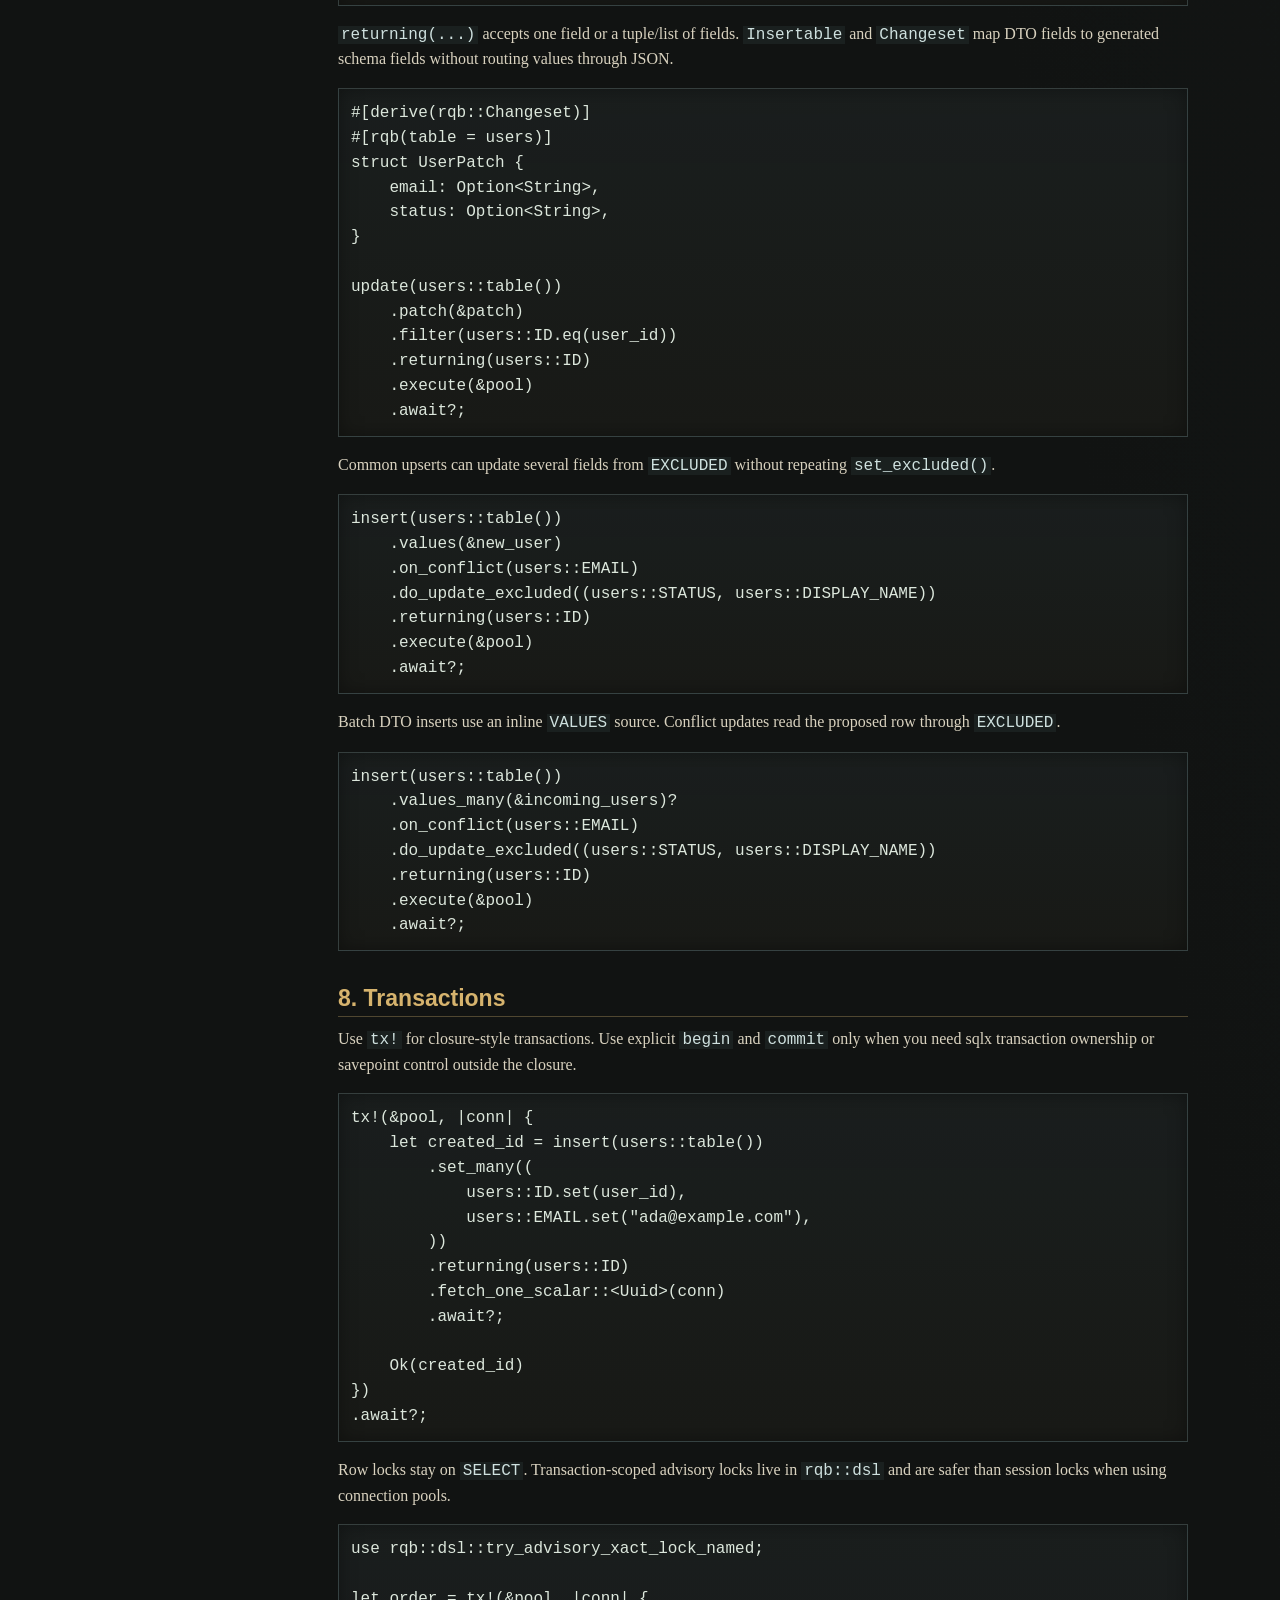
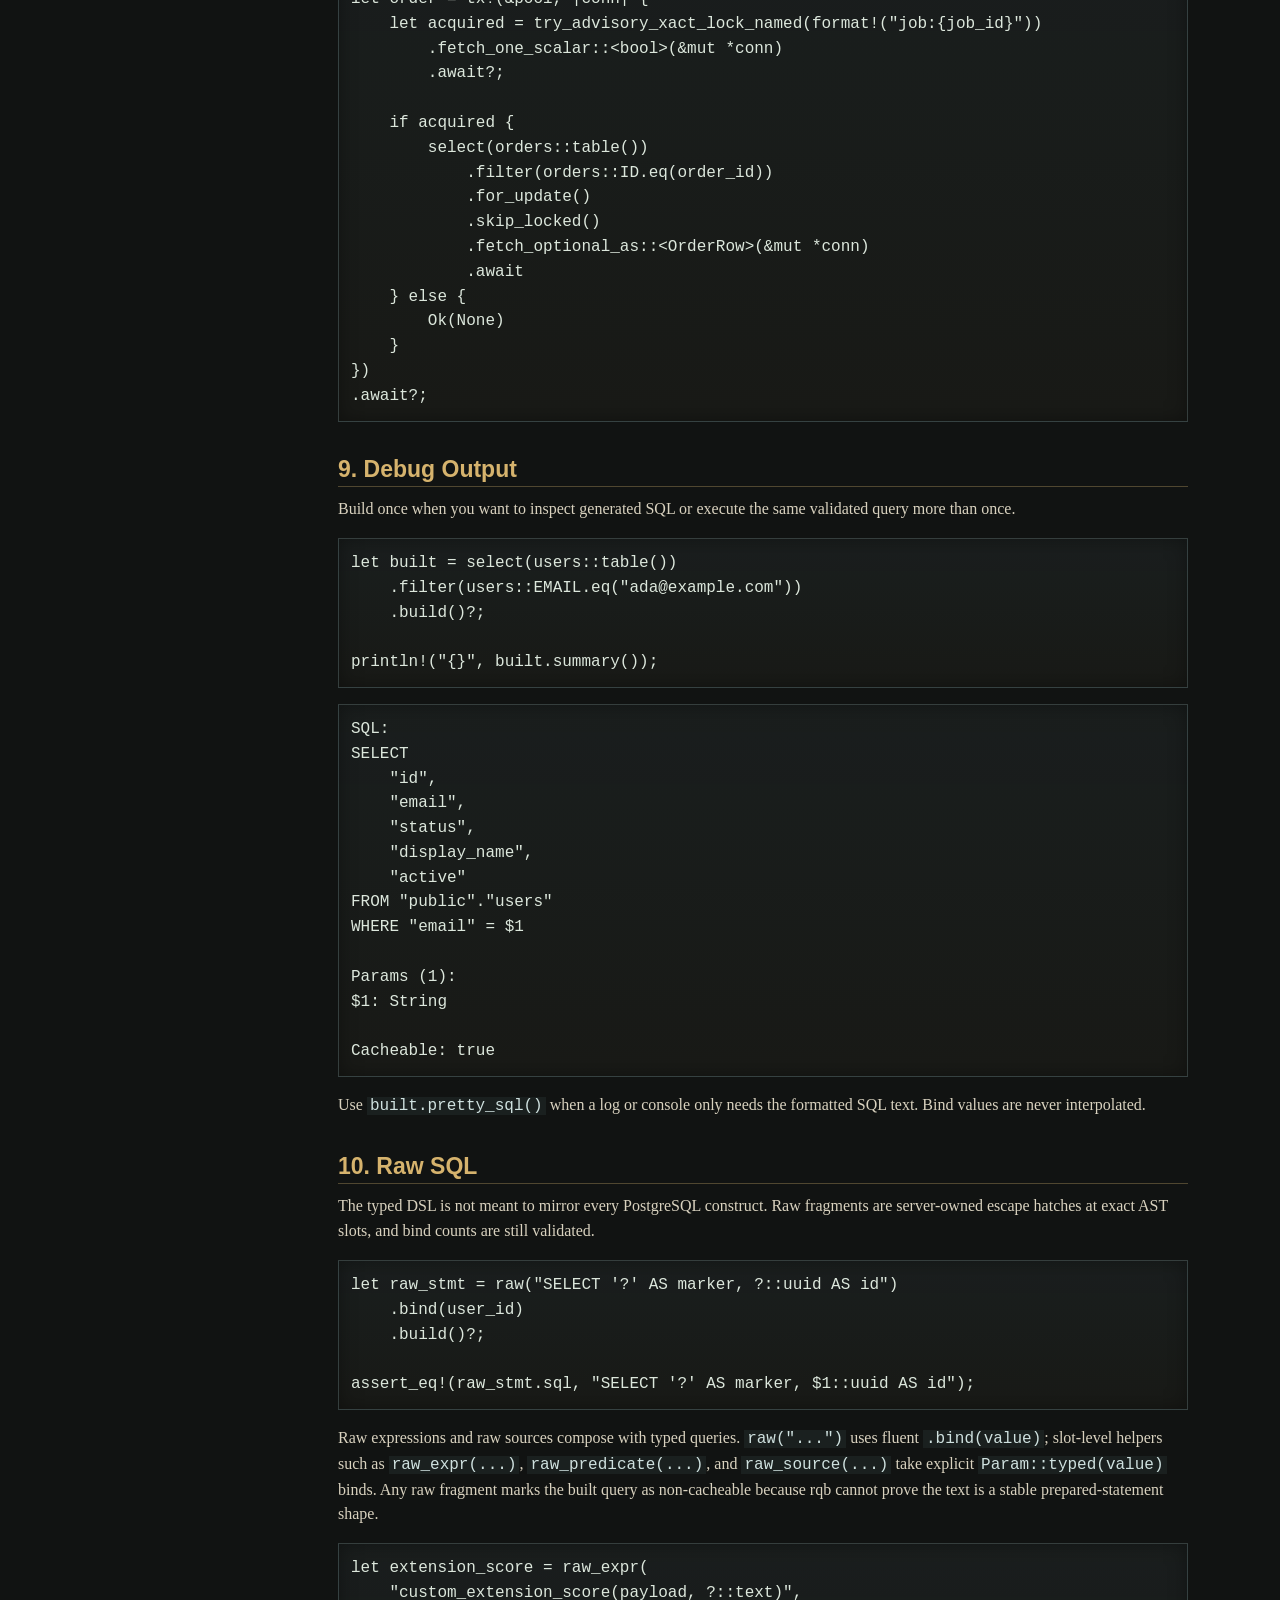
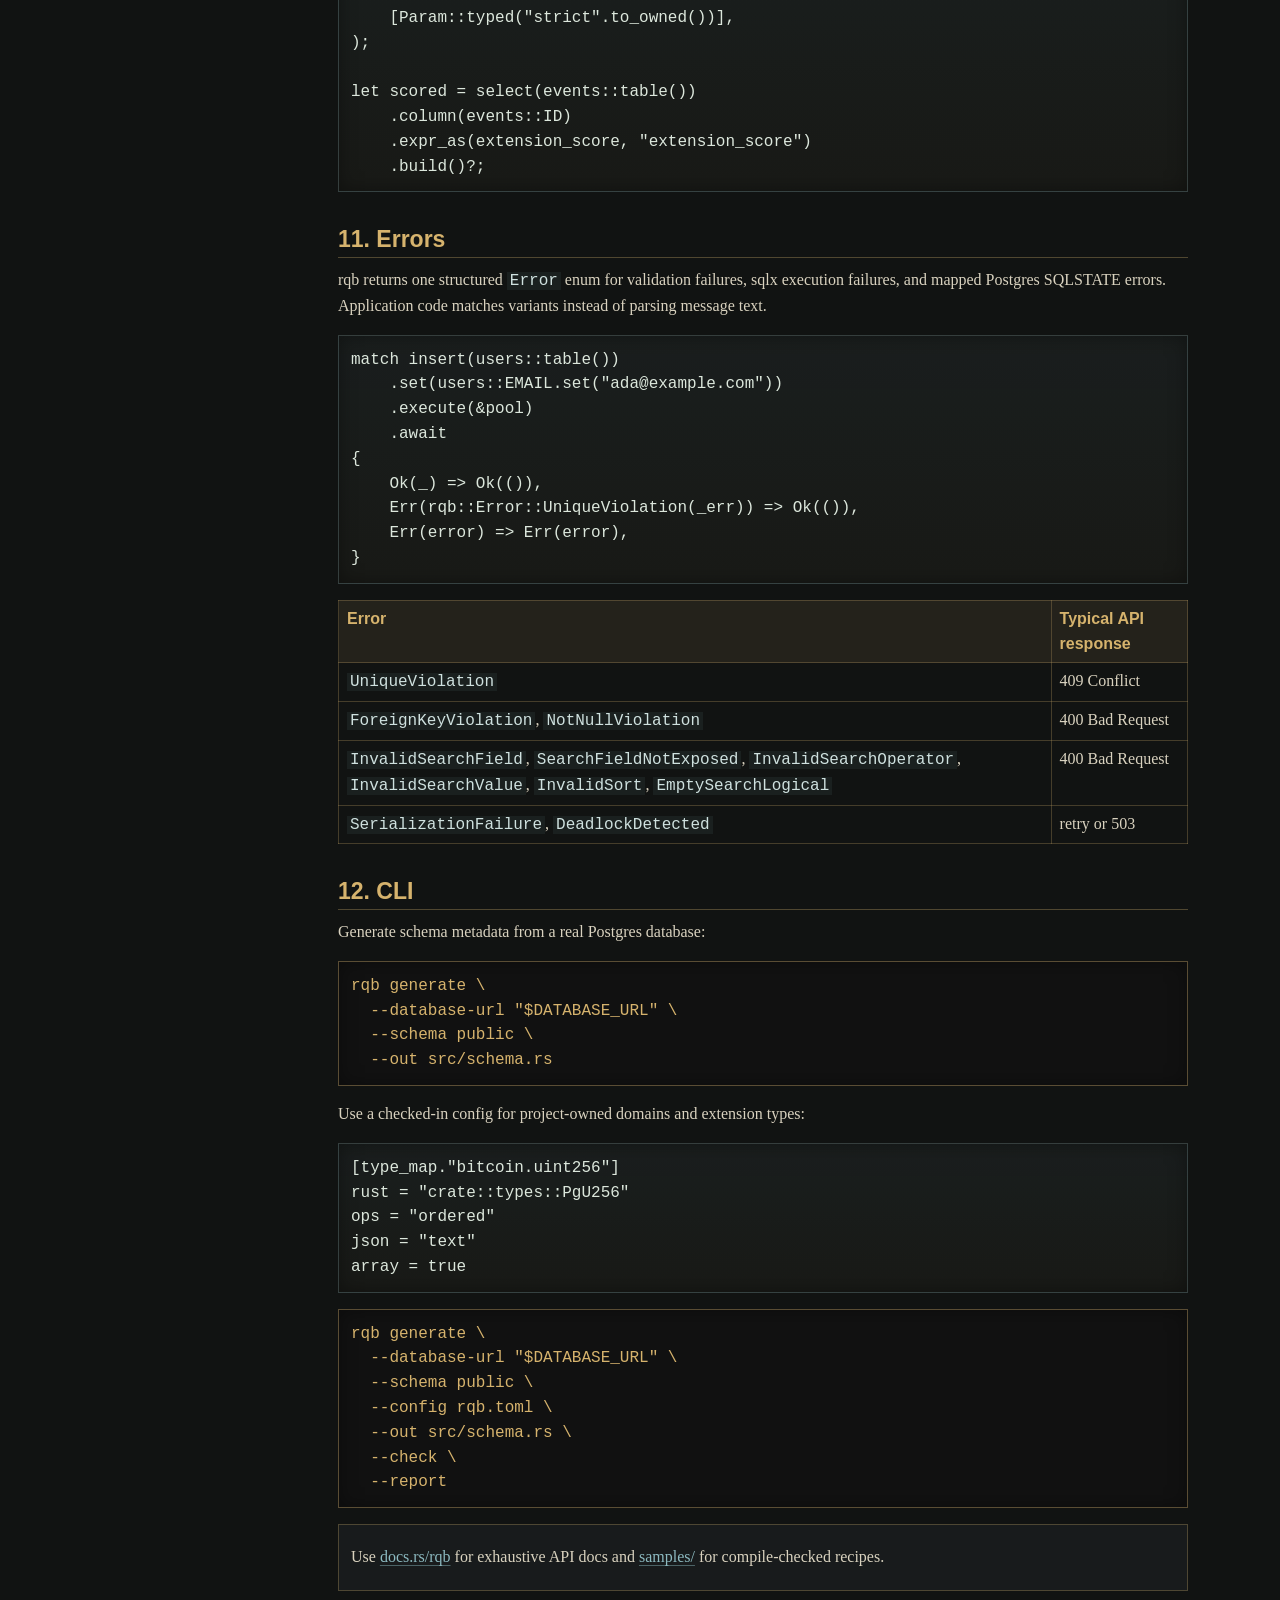
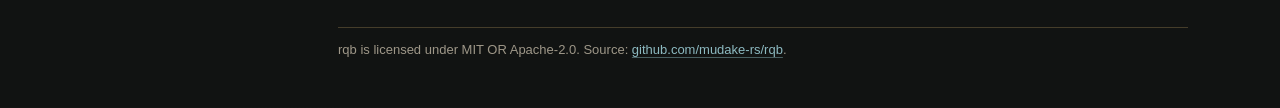
==== commit eb333905: "fix: harden query validation and binding for 0.1.6 - Preserve raw SQL grouping and reject invalid ar" ====
--- a/docs/tutorial.html
+++ b/docs/tutorial.html
@@ -55,7 +55,7 @@
 
       <h2 id="install">1. Install</h2>
       <pre><code>[dependencies]
-rqb = "0.1.5"
+rqb = "0.1.6"
 sqlx = { version = "0.9.0", default-features = false, features = [
     "postgres",
     "derive",
@@ -112,7 +112,7 @@
 
 let report = select(&amp;u)
     .join(&amp;o, u.id().eq_field(o.user_id()))
-    .column(u.email())
+    .expr_as(u.email(), "email")
     .expr_as(sum(o.total_cents()), "gross_cents")
     .expr_as(count_all(), "row_count")
     .group_by(u.email())
@@ -153,7 +153,7 @@
 
 let rows = select(&amp;u)
     .left_join(&amp;o, u.id().eq_field(o.user_id()))
-    .column(u.email())
+    .expr_as(u.email(), "email")
     .expr_as(
         coalesce([
             jsonb_agg_object![o.id(), o.status(), o.total_cents()]
@@ -247,7 +247,7 @@
   "filter": {
     "and": [
       { "field": "status", "operator": "equals", "value": "active" },
-      { "field": "email", "operator": "ilike", "value": "%@example.com" }
+      { "field": "email", "operator": "iLike", "value": "%@example.com" }
     ]
   },
   "sort": [{ "field": "email", "dir": "asc" }],
@@ -303,15 +303,12 @@
     .execute(&amp;pool)
     .await?;</code></pre>
 
-      <p>Batch DTO inserts expose an incoming <code>VALUES</code> source, so conflict updates can copy from the same alias.</p>
+      <p>Batch DTO inserts use an inline <code>VALUES</code> source. Conflict updates read the proposed row through <code>EXCLUDED</code>.</p>
 
       <pre><code>insert(users::table())
-    .values_many(&amp;incoming_users, "incoming")?
+    .values_many(&amp;incoming_users)?
     .on_conflict(users::EMAIL)
-    .do_update_set((
-        users::STATUS.set_from("incoming"),
-        users::DISPLAY_NAME.set_from("incoming"),
-    ))
+    .do_update_excluded((users::STATUS, users::DISPLAY_NAME))
     .returning(users::ID)
     .execute(&amp;pool)
     .await?;</code></pre>
@@ -384,11 +381,11 @@
       <h2 id="raw">10. Raw SQL</h2>
       <p>The typed DSL is not meant to mirror every PostgreSQL construct. Raw fragments are server-owned escape hatches at exact AST slots, and bind counts are still validated.</p>
 
-      <pre><code>let raw_stmt = raw("SELECT ?? AS marker, ?::uuid AS id")
+      <pre><code>let raw_stmt = raw("SELECT '?' AS marker, ?::uuid AS id")
     .bind(user_id)
     .build()?;
 
-assert_eq!(raw_stmt.sql, "SELECT ? AS marker, $1::uuid AS id");</code></pre>
+assert_eq!(raw_stmt.sql, "SELECT '?' AS marker, $1::uuid AS id");</code></pre>
 
       <p>Raw expressions and raw sources compose with typed queries. <code>raw("...")</code> uses fluent <code>.bind(value)</code>; slot-level helpers such as <code>raw_expr(...)</code>, <code>raw_predicate(...)</code>, and <code>raw_source(...)</code> take explicit <code>Param::typed(value)</code> binds. Any raw fragment marks the built query as non-cacheable because rqb cannot prove the text is a stable prepared-statement shape.</p>
 
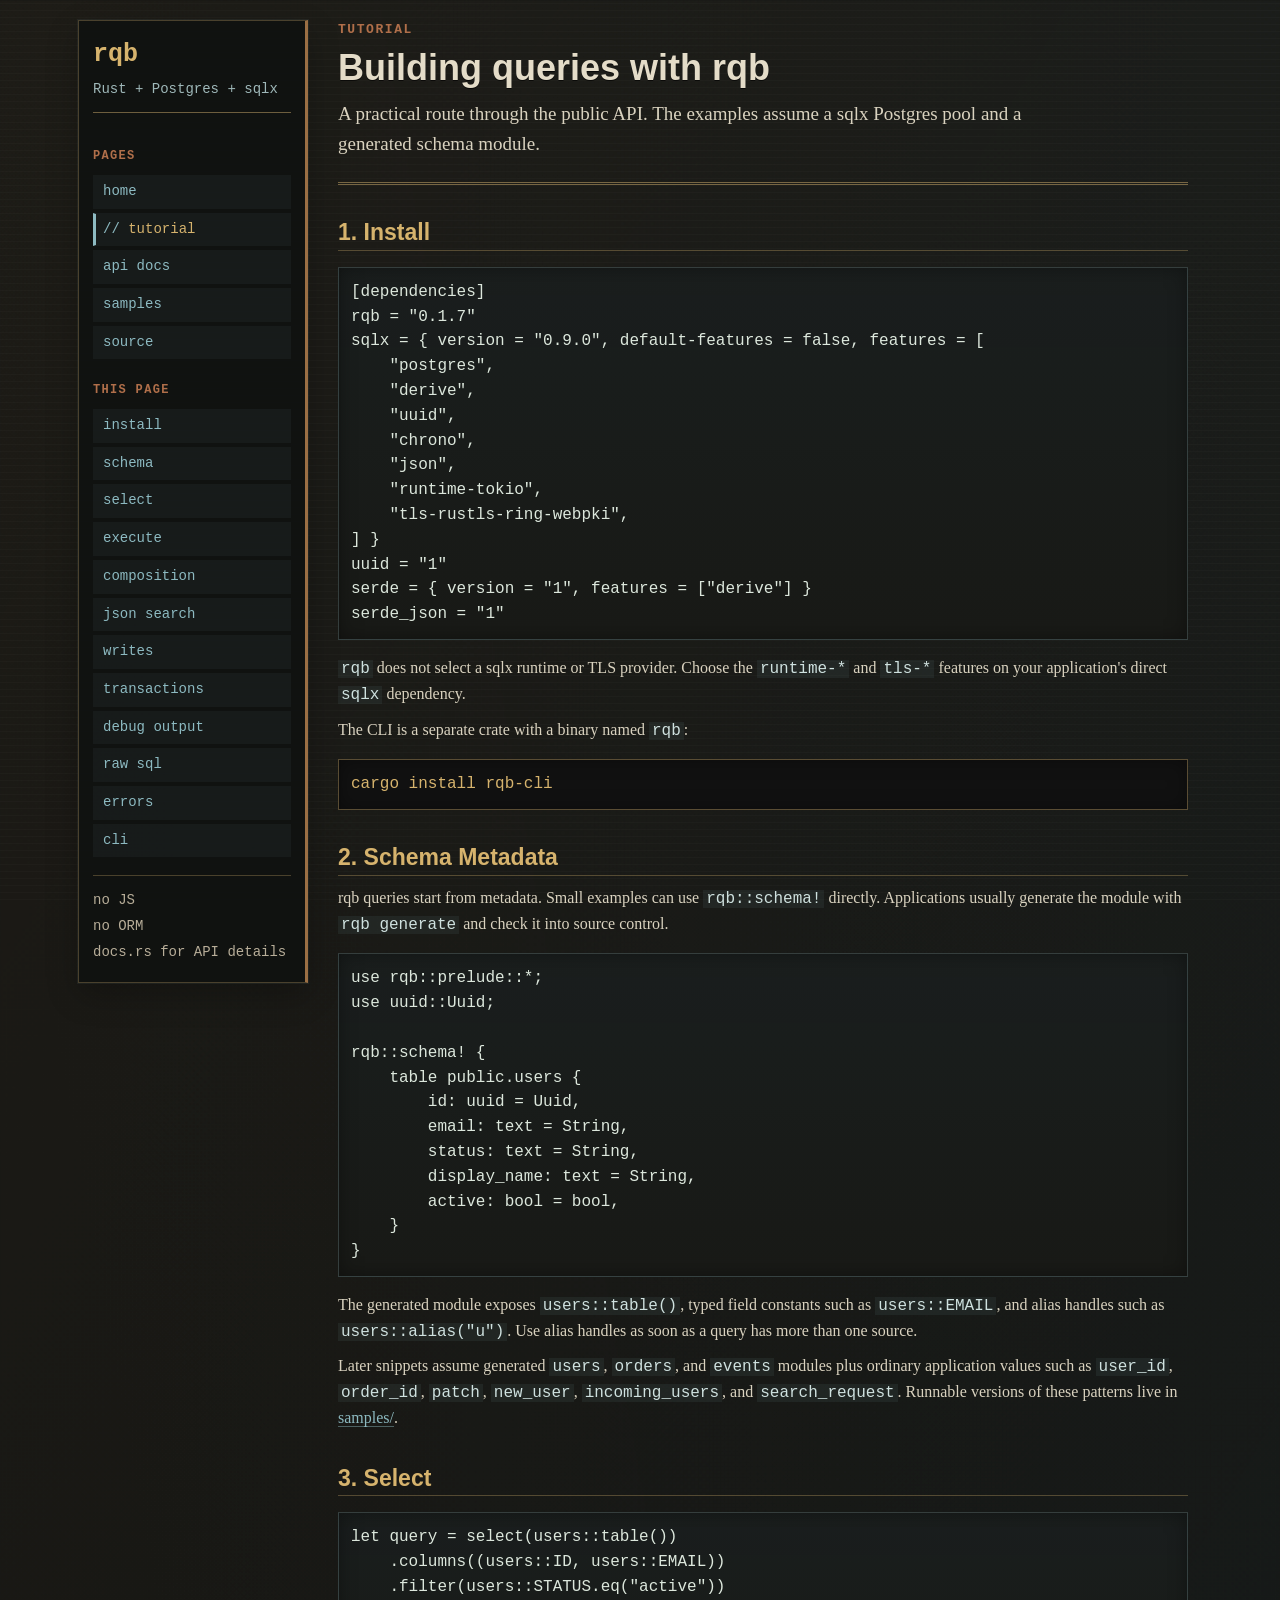
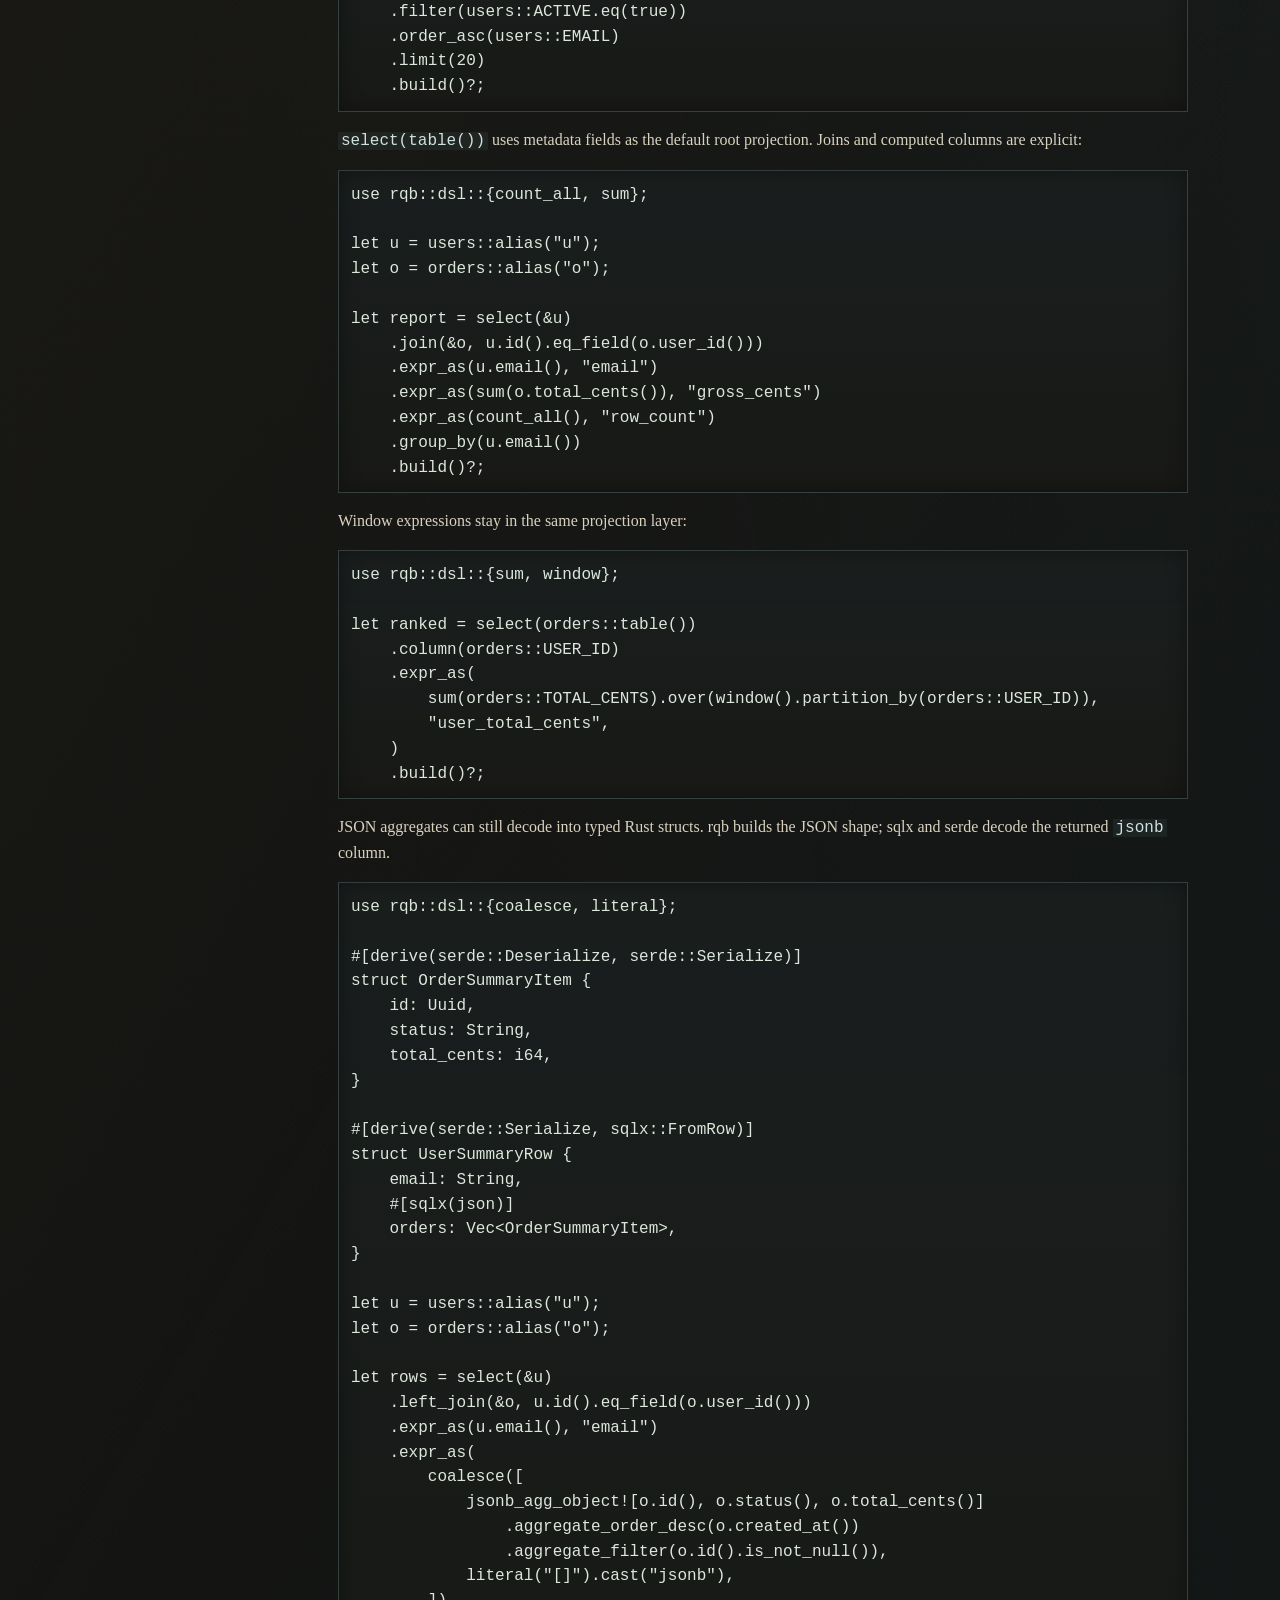
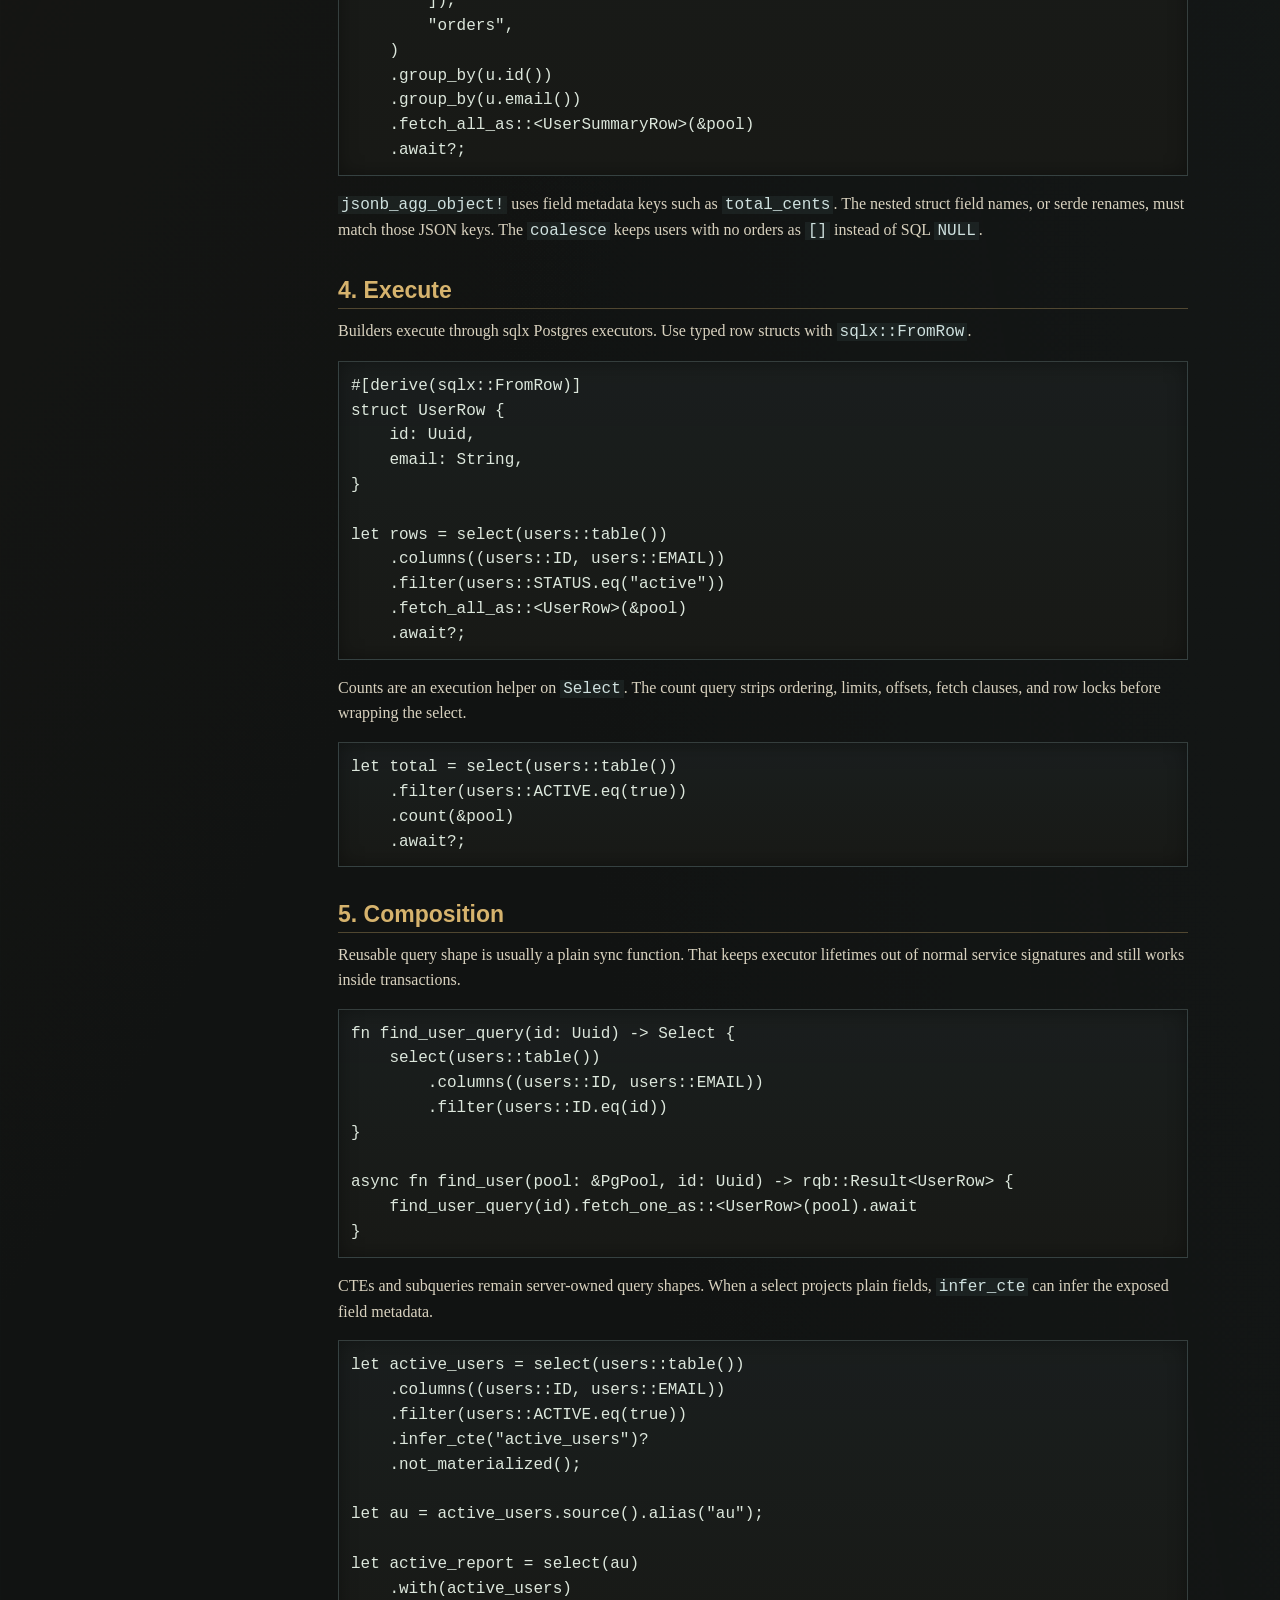
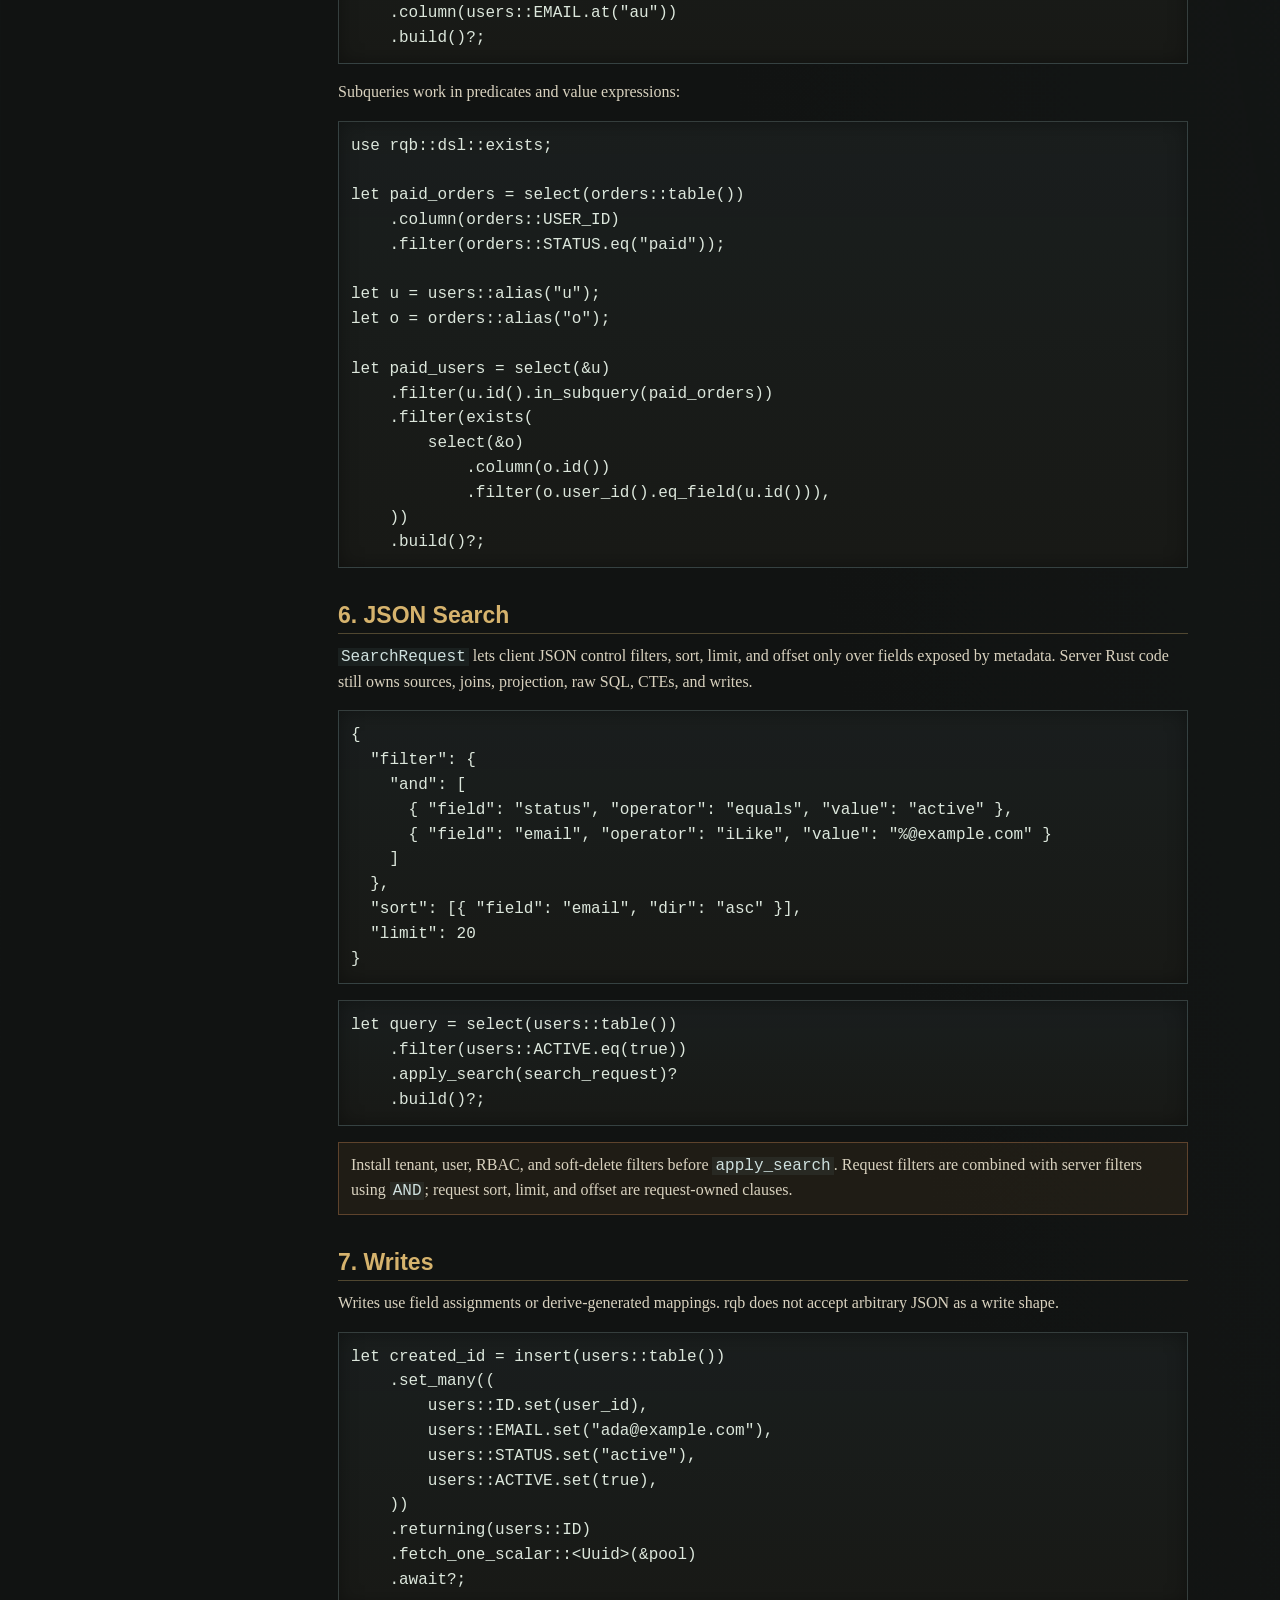
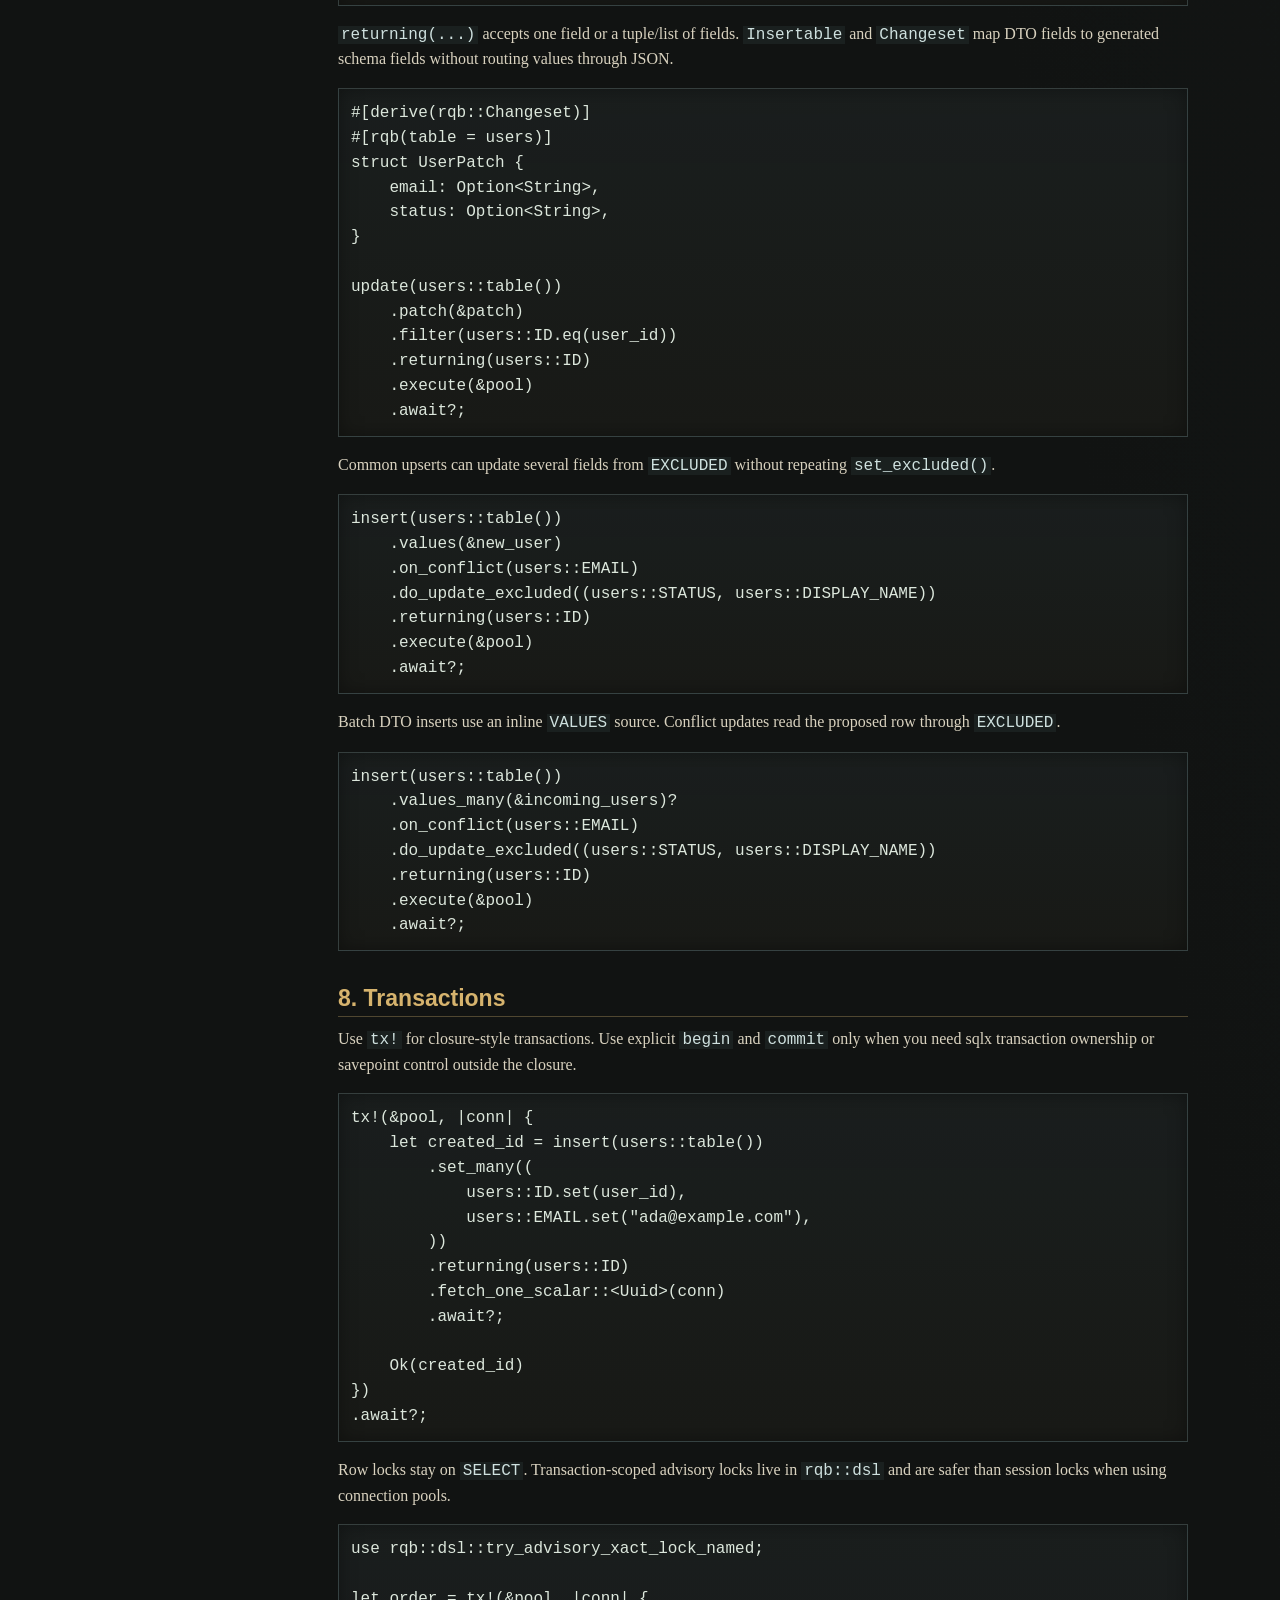
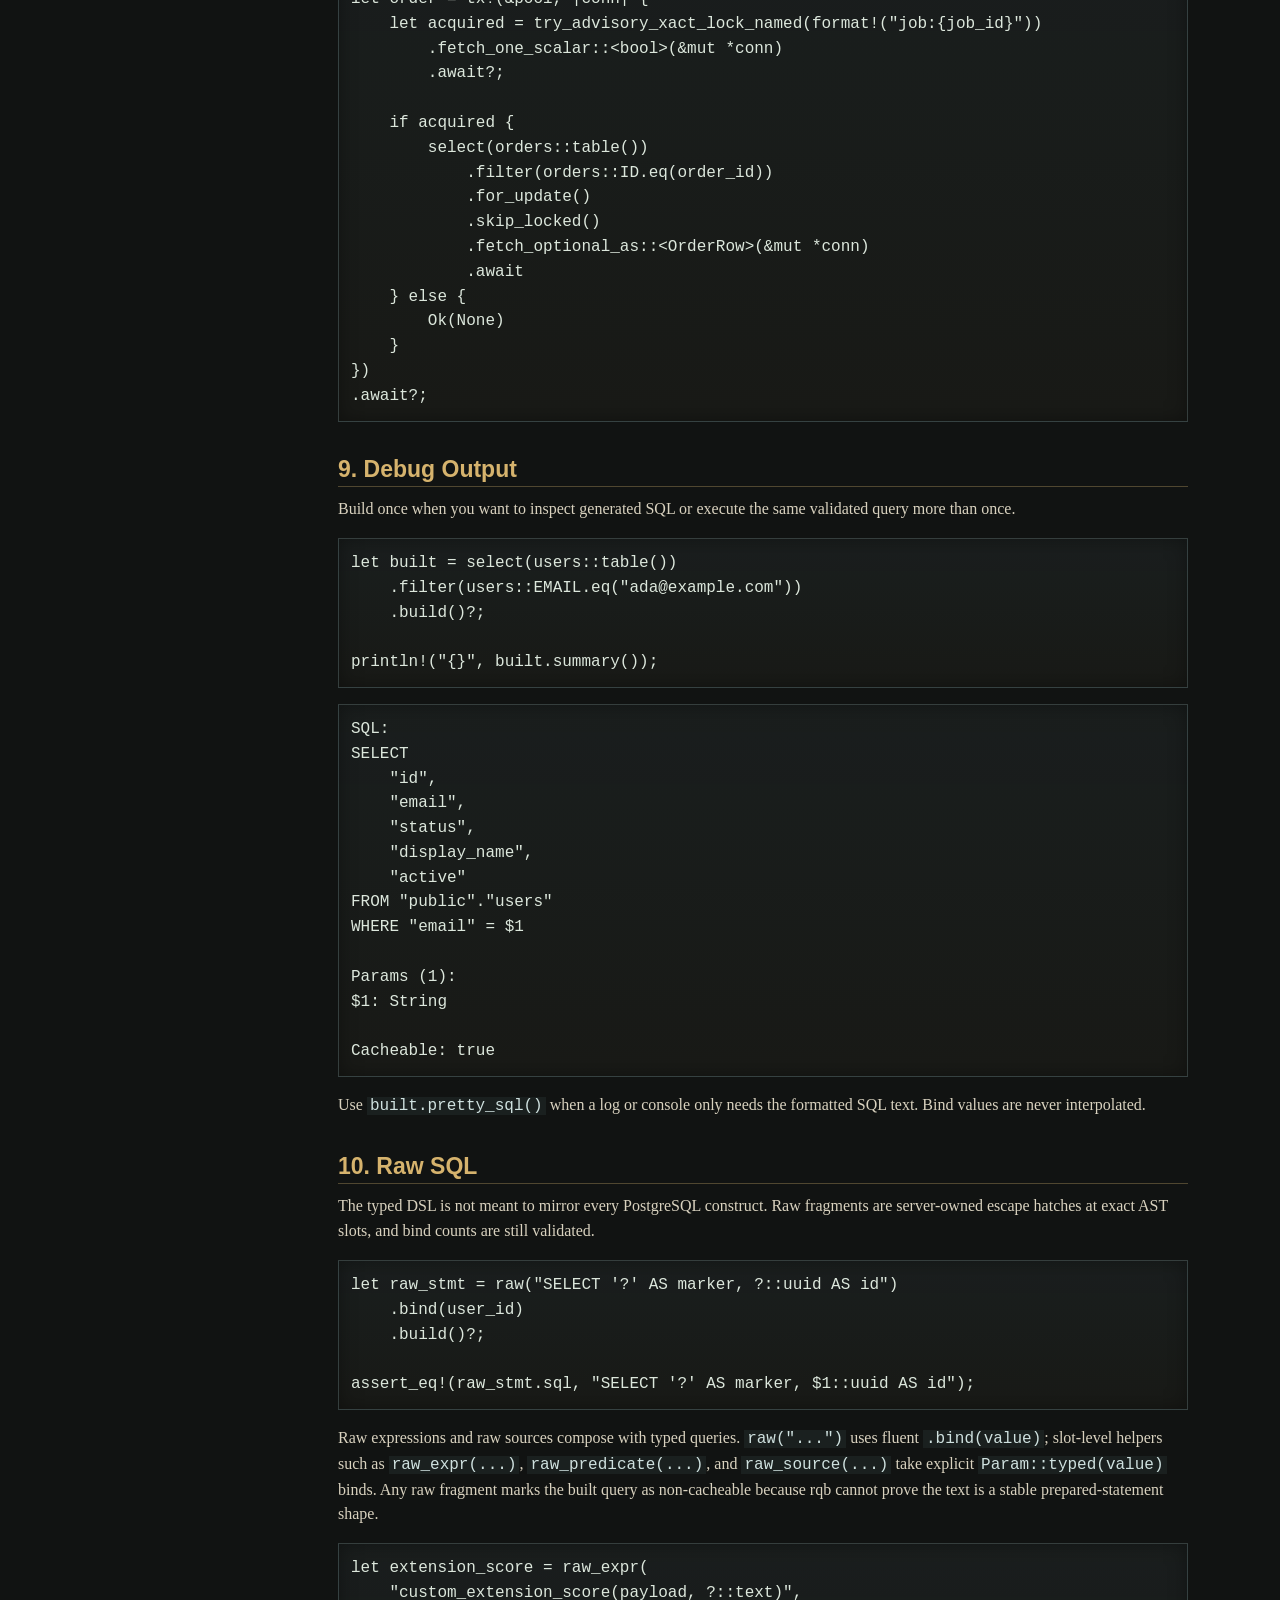
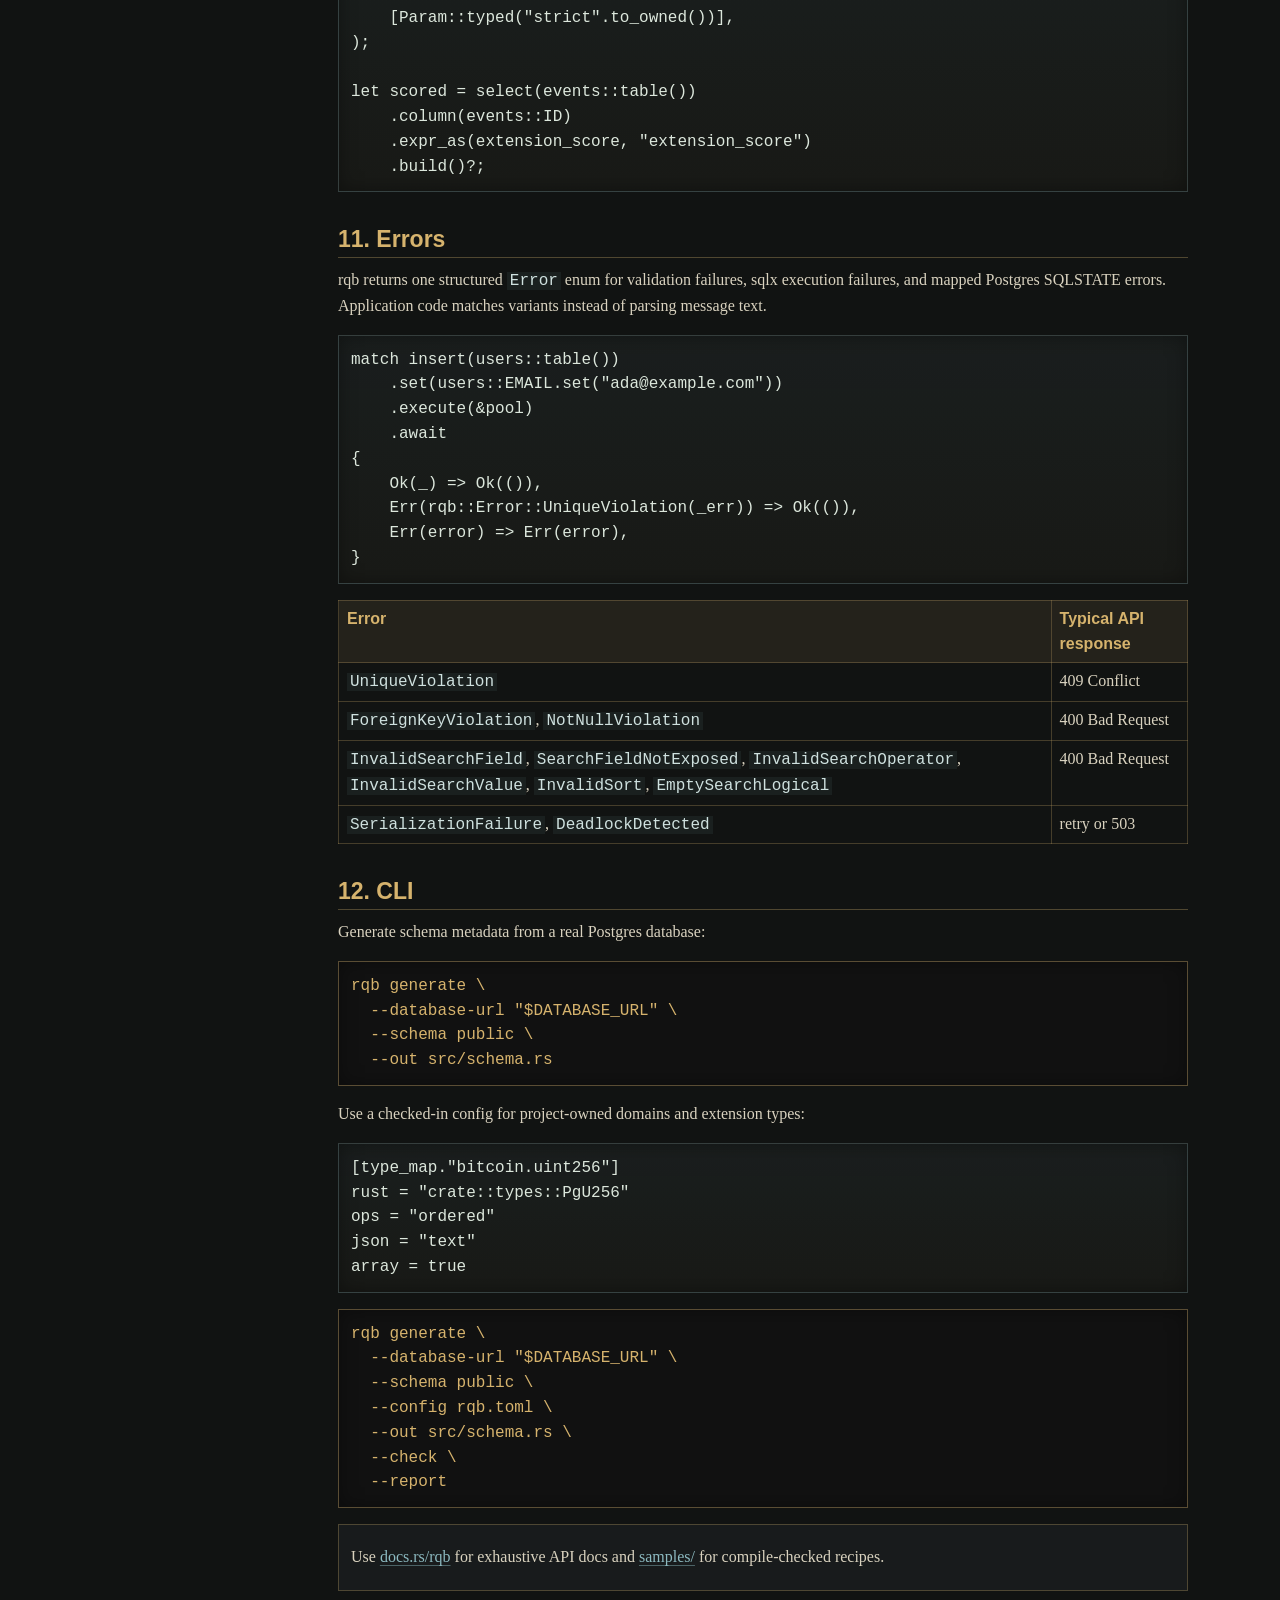
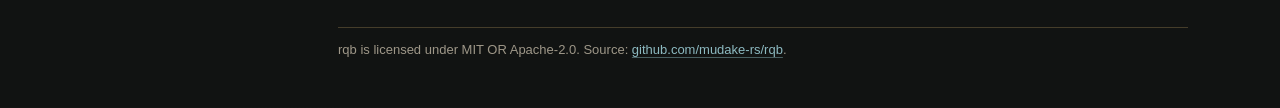
==== commit 2e87259c: "fix!: prevent destructive builder transitions in 0.1.7 - Separate editable InsertRow input from comp" ====
--- a/docs/tutorial.html
+++ b/docs/tutorial.html
@@ -55,7 +55,7 @@
 
       <h2 id="install">1. Install</h2>
       <pre><code>[dependencies]
-rqb = "0.1.6"
+rqb = "0.1.7"
 sqlx = { version = "0.9.0", default-features = false, features = [
     "postgres",
     "derive",
